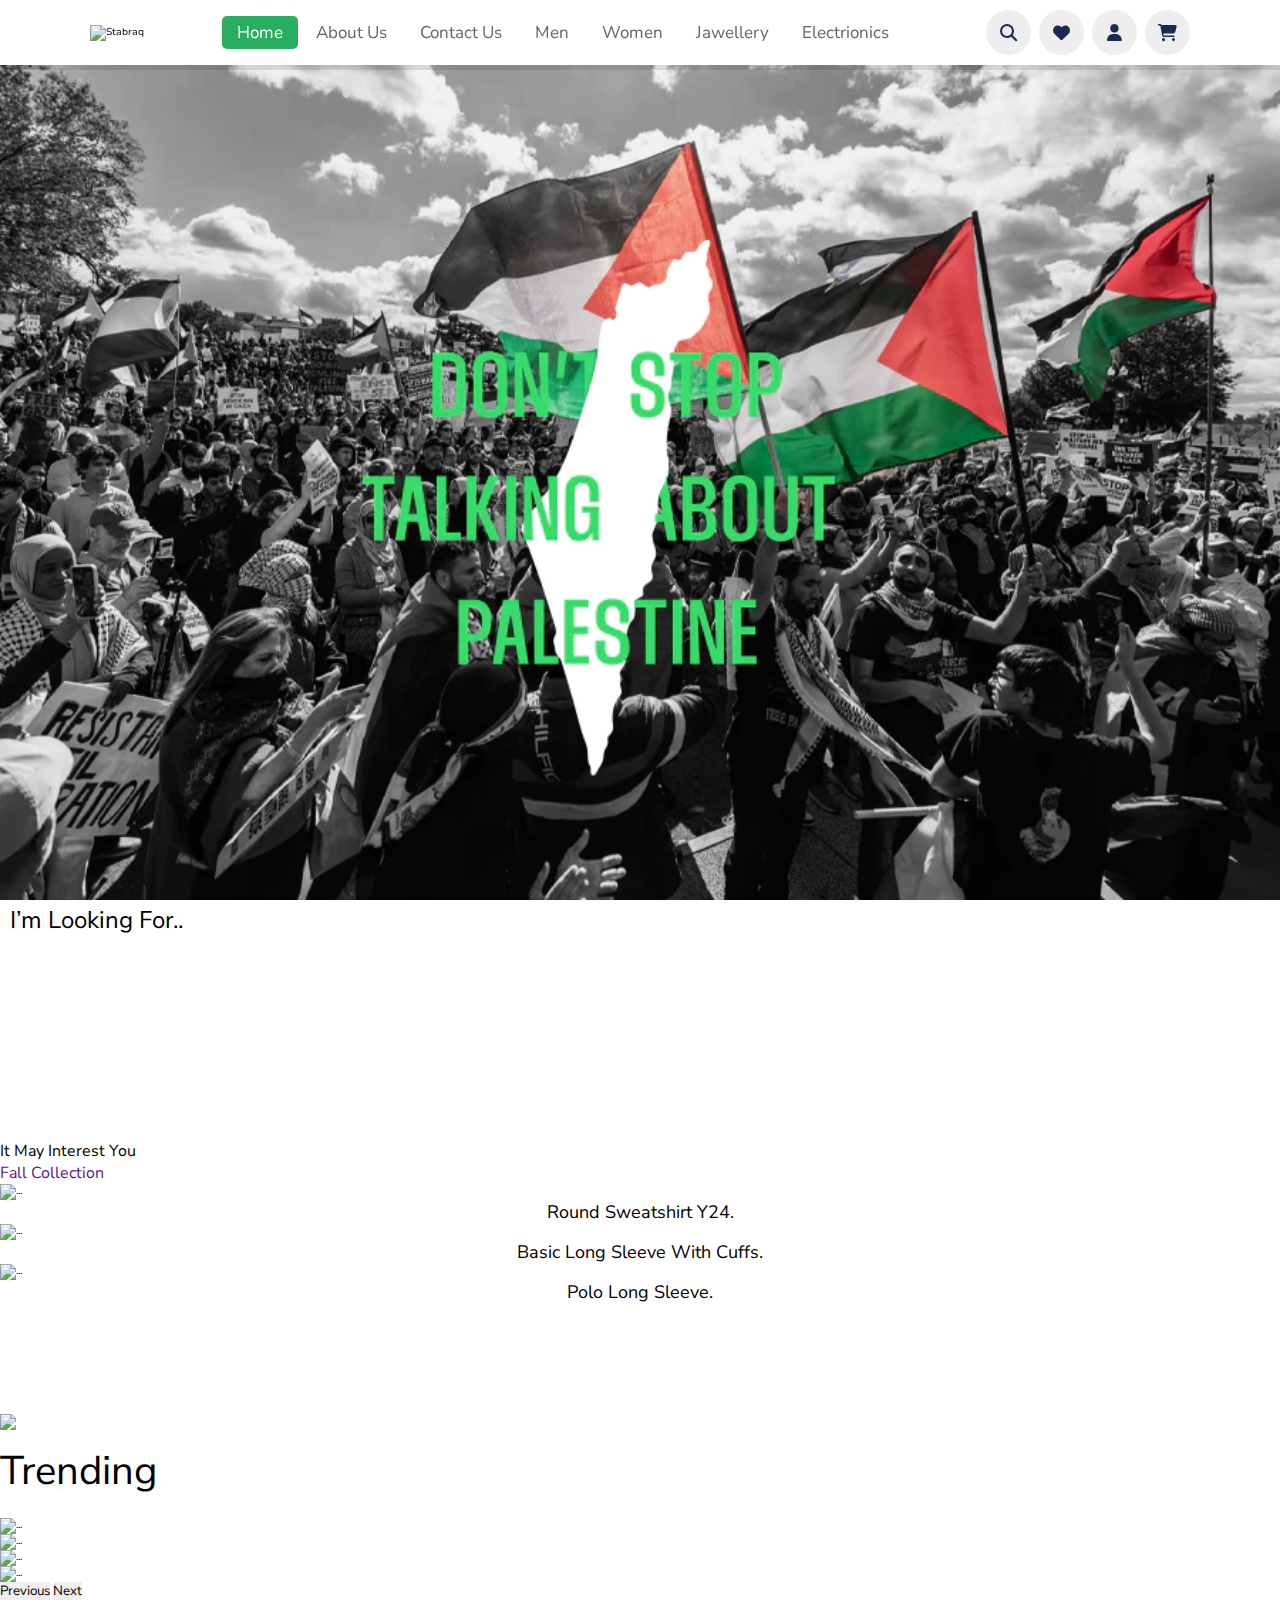
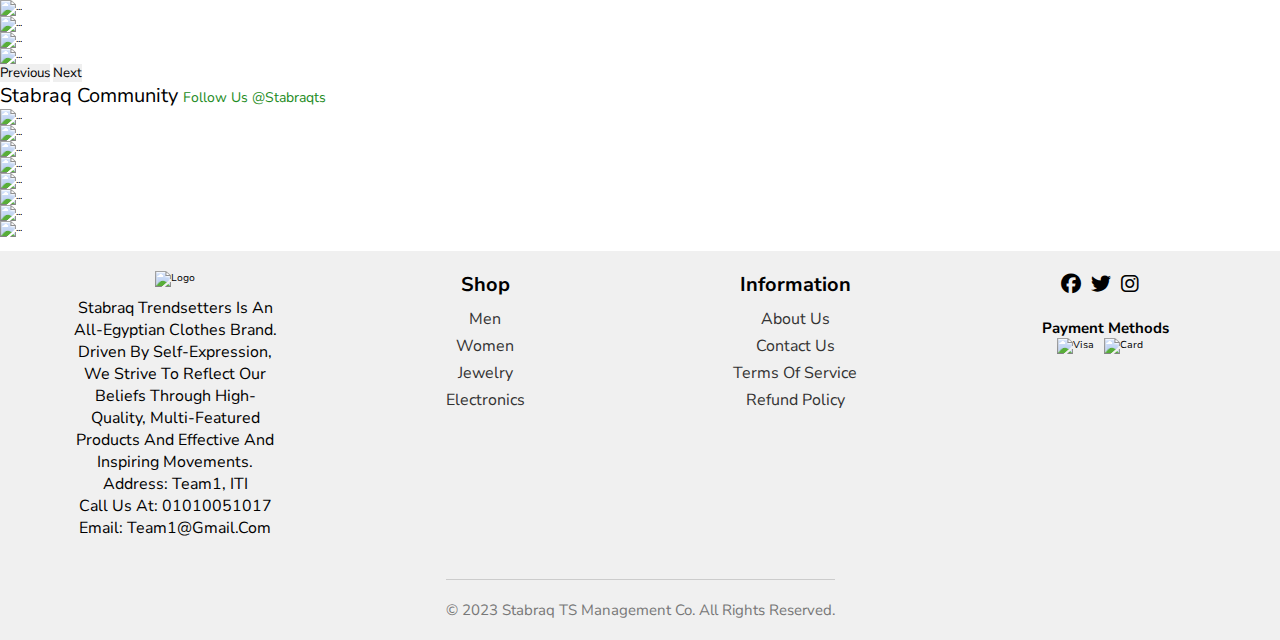
==== index.html @ 94866274 "the home page" ====
<!DOCTYPE html>
<html lang="en">

<head>
    <meta charset="UTF-8">
    <meta name="viewport" content="width=device-width, initial-scale=1.0">
    <!-- <link rel="stylesheet" href="./fontawesome-free-6.5.1-web/fontawesome-free-6.5.1-web/css/all.min.css"> -->
    <link rel="stylesheet" href="style1.css">
   <link rel="stylesheet" href="./bootstrap-5.0.2-dist/css/bootstrap.min.css">
    <!-- <link rel="stylesheet" href="https://cdnjs.cloudflare.com/ajax/libs/font-awesome/6.5.1/css/all.min.css"> -->
    <link rel="stylesheet" href="https://cdnjs.cloudflare.com/ajax/libs/font-awesome/6.5.1/css/all.min.css">
    <title>stabraq</title>
</head>

<body>
    <!-- <div class="nav1">
        <strong> END OF YEAR SALE!.</strong> Shop now.
    </div> -->
<header>
    <img src="./images/logo.png" alt="stabraq" class="logo" >

    <nav class="navbar">
        <a  class="active"  href="#Home">Home</a>
        <a href="#About Us">About Us</a>
        <a href="#Contact Us">Contact Us</a>
        <a href="#Men">Men</a>
        <a href="#Women">Women</a>
        <a href="#Jawellery">Jawellery</a>
        <a href="#Electrionics">Electrionics</a>
        
    </nav>
    <div class="icons">
        <i class="fas fa-bars" id="menu-bars"></i>
        <i class="fas fa-search" id="search-icons"></i>
        <i class="fas fa-heart" ></i>
        <i class="fas fa-user" ></i>
        <i class="fas fa-shopping-cart" ></i>
    </div>

</header>

<div class="container-fluid">
    <div class="row">
<section class="background"   >
    <img  style="width: 100vw; height: 100vh;" src="./back2.webp" class="img-fluid" alt="...">
</section>
    </div>
</div>


<div class="container">
    <div class="row">
        <span class="lang2" style="text-align: center; font-size: 24px; padding: 3rem 1rem;" >
                I’m looking for..
              </span>
    </div>
</div>
<div class="container">
    <div class="row">
        <div class="img1" style="text-align: center;"  >
               <img src="./images/img1.webp" alt="">
               <img src="./images/img2.webp" alt="">
               <img src="./images/img3.webp" alt="">
               <img src="./images/img4.webp" alt="">
              </div>
    </div>
</div>

<div class="container  " >
    <div class="row  " style="padding: 10rem 0 10rem;" >
        <div class="text1 col-3"    style=" align-items: center; font-size: medium; padding-top: 7%;"   >
            <span>
                It may interest you
              </span>
              <div>
              <a href=""  style="align-self: center;" >
                <span>
                    <span>
                        Fall Collection
                      </span>
                </span>
              </a>
            </div>
        </div>
        <figure class="figure  col-3   " >
            <img src="./images/figur1.avif" class="figure-img img-fluid rounded" alt="...">
            <figcaption class="figure-caption" style="font-size: large; text-align: center; "   >Round Sweatshirt Y24.</figcaption>
          </figure>
          <figure class="figure   col-3 ">
            <img src="./images/figure2.avif" class="figure-img img-fluid rounded" alt="...">
            <figcaption class="figure-caption"  style="font-size: large; text-align: center; " > Basic Long Sleeve with Cuffs.</figcaption>
          </figure>
          <figure class="figure   col-3 ">
            <img src="./images/figure3.avif" class="figure-img img-fluid rounded" alt="...">
            <figcaption class="figure-caption" style="font-size: large;  text-align: center;  " >Polo Long Sleeve.</figcaption>
          </figure>

    </div>
</div>
<img src="./images/full image.webp" class="img-fluid " style="padding-top: 1rem;padding-bottom: 1rem;">
<div class="container">
    <div class="row" style="padding-bottom: 2rem; font-size: 4rem;" >
        Trending
    </div>
    <hr  >
</div>
<div class="container">
    <div class="row">

    
<div id="carouselExampleControls" class="carousel slide" data-bs-ride="carousel">
    <div class="carousel-inner">
      <div class="carousel-item active">
        <img src="./images/trending-img1.avif" class="d-block w-100" alt="...">
      </div>
      <div class="carousel-item">
        <img src="./images/trending-img2avif.webp" class="d-block w-100" alt="...">
      </div>
      <div class="carousel-item">
        <img src="./images/trending-img3avif.webp" class="d-block w-100" alt="...">
      </div>
      <div class="carousel-item">
        <img src="./images/trending-img4avif.webp" class="d-block w-100" alt="...">
      </div>
      
    </div>
    <button class="carousel-control-prev" type="button" data-bs-target="#carouselExampleControls" data-bs-slide="prev">
      <span class="carousel-control-prev-icon" aria-hidden="true"></span>
      <span class="visually-hidden">Previous</span>
    </button>
    <button class="carousel-control-next" type="button" data-bs-target="#carouselExampleControls" data-bs-slide="next">
      <span class="carousel-control-next-icon" aria-hidden="true"></span>
      <span class="visually-hidden">Next</span>
    </button>
  </div>
</div>
</div>

<div class="container py-5 " >
    <div class="row col-12 d-f " style="width: 50%;" >
<div id="carouselExampleControls" class="carousel slide" data-bs-ride="carousel">
    <div class="carousel-inner ">
      <div class="carousel-item active ">
        <img src="./images/img1 girl.webp" class="d-block w-100" alt="...">
      </div>
      <div class="carousel-item">
        <img src="./images/img2girl.avif" class="d-block w-100" alt="...">
      </div>
      <div class="carousel-item">
        <img src="./images/img3girl.avif" class="d-block w-100" alt="...">
      </div>
      <div class="carousel-item">
        <img src="./images/img4girl.avif" class="d-block w-100" alt="...">
      </div>
    </div>
    <button class="carousel-control-prev" type="button" data-bs-target="#carouselExampleControls" data-bs-slide="prev">
      <span class="carousel-control-prev-icon" aria-hidden="true"></span>
      <span class="visually-hidden">Previous</span>
    </button>
    <button class="carousel-control-next" type="button" data-bs-target="#carouselExampleControls" data-bs-slide="next">
      <span class="carousel-control-next-icon" aria-hidden="true"></span>
      <span class="visually-hidden">Next</span>
    </button>
  </div>
  </div>
</div>


<div class="container">
    <hr>
    <div class="row">
<span class="lang2"  style="font-size: 2rem; text-align: center;"  >
    Stabraq Community
  </span>
  
  <span class="lang2"   style="font-size: 1.4rem; text-align: center; color: forestgreen;  "   >
    follow us @stabraqts
  </span>
</div>
</div>
<div class="container-fluid">
    <div class="row  col-12 ">
        <div class="col-3" >
        <img src="./images/c1.webp " class="img-thumbnail    "  alt="..."></div>
       <div class="col-3" > <img src="./images/c2.webp  " class="img-thumbnail   " alt="..."></div>
      
       <div  class="col-3"> <img src="./images/c4.webp  " class="img-thumbnail   " alt="..."></div>
       <div class="col-3" > <img src="./images/c5.webp   " class="img-thumbnail   " alt="..."></div>
      
     <div  class="col-3">   <img src="./images/c7.webp" class="img-thumbnail   " alt="..."></div>
      <div class="col-3"  >  <img src="./images/c8.webp" class="img-thumbnail  " alt="..."></div>
      <div class="col-3" >  <img src="./images/c9.webp" class="img-thumbnail  " alt="..."></div>
       <div  class="col-3"> <img src="./images/c10.webp" class="img-thumbnail   " alt="..."></div>
    </div>
</div>
<br>


<footer class="footer">
    <div class="footer-column">
        <img src="./images/logo footer.png" alt="logo" class="footer-logo">
        <p>
            Stabraq Trendsetters is an all-Egyptian clothes brand. Driven by self-expression, we strive to reflect our beliefs through high-quality, multi-featured products and effective and inspiring movements.
        </p>
        <p class="address">
            Address: Team1, ITI <br>
            Call us at: 01010051017 <br>
            Email: team1@gmail.com
        </p>
    </div>

    <div class="footer-column">
        <div class="footer-heading">Shop</div>
        <a href="./men.html">Men</a>
        <a href="./women.html">Women</a>
        <a href="./Jawellry.html">Jewelry</a>
        <a href="./Electonics.html">Electronics</a>
    </div>

    <div class="footer-column">
        <div class="footer-heading">Information</div>
        <a href="./About Us.html">About Us</a>
        <a href="./Contact Us.html">Contact Us</a>
        <a href="./Terms Of Service.html">Terms Of Service</a>
        <a href="./Refund Policy.html">Refund Policy</a>
    </div>

    <div class="footer-column">
        <ul class="social-icons">
            <li><i class="fa-brands fa-facebook"></i></li>
            <li><i class="fa-brands fa-twitter"></i></li>
            <li><i class="fa-brands fa-instagram"></i></li>
        </ul>
        <div class="payment-methods">
            <strong style=" font-size: 15px; ">Payment Methods</strong>
            <ul class="payment">
                <li><img src="./images/visa_PNG4_x32.webp" alt="Visa"></li>
                <li><img src="./images/mastercard-png-file-mastercard-early-1990s-logo-png-1280_x32.avif" alt="card"></li>
            </ul>
        </div>
    </div>

    <div class="all-rights-reserved">
        © 2023 Stabraq TS Management Co. All Rights Reserved.
    </div>
</footer>








































    <!-- <header>
        <nav class="nav1">
            <strong> END OF YEAR SALE!.</strong> Shop now.
        </nav>
        <nav class="nav-main">
            <img src="./images/logo.png" alt="stabraq" class="logo" >
            <ul class="categories">
                <li>
                    <a href="./men.html">Men</a>
                </li>
                <li>
                    <a href="./women.html">Women</a>
                </li>
                <li>
                    <a href="./Jawellry.html">Jawellry</a>
                </li>
                <li>
                    <a href="./Electonics.html">Electronics</a>
                </li>
                
            </ul> 
            <ul class="icons">
                <li>
                    <i class="fa-sharp fa-solid fa-magnifying-glass"></i>

                </li>
                <li>
                    <i class="fa-solid fa-user"></i>

                </li>
                <li>
                    <i class="fa-regular fa-heart"></i>

                </li>
                <li>
                    <i class="fa-solid fa-cart-shopping"></i>

                </li>
                <li>
                    <i class="fa-solid fa-bars"></i>

                </li>
            </ul>
        </nav>
        
    </header>
    <section>
       
<br><br><br><br><br><br><br><br><br><br><br><br><br><br><br><br><br><br><br><br><br><br><br><br><br><br><br><br><br><br><br><br><br><br><br><br><br><br><br><br><br><br><br><br><br><br><br><br><br><br><br><br><br><br><br><br><br><br><br><br><br><br><br><br><br><br><br><br><br><br><br><br><br><br><br><br><br><br><br><br><br><br><br><br><br><br><br><br><br><br><br><br><br><br><br><br><br><br><br><br><br><br><br><br><br><br><br><br><br><br><br><br><br><br><br><br><br><br><br><br><br><br><br><br><br><br><br><br><br><br><br><br><br><br><br><br><br><br><br><br><br><br><br><br><br><br><br><br><br><br><br><br><br><br><br><br><br><br><br><br><br><br><br><br><br><br><br><br><br><br><br><br><br><br><br><br><br><br><br><br><br><br><br><br><br><br><br><br><br><br><br><br><br><br><br><br><br><br><br><br>

    </section>
    <hr>
    <footer class="footer">
        <div class="footer-column">
            <img src="./images/logo footer.png" alt="logo" class="footer-logo">
            <p>
                Stabraq Trendsetters is an all-Egyptian clothes brand. Driven by self-expression, we strive to reflect our beliefs through high-quality, multi-featured products and effective and inspiring movements.
            </p>
            <p class="address">
                Address: Team1, ITI <br>
                Call us at: 01010051017 <br>
                Email: team1@gmail.com
            </p>
        </div>
    
        <div class="footer-column">
            <div class="footer-heading">Shop</div>
            <a href="./men.html">Men</a>
            <a href="./women.html">Women</a>
            <a href="./Jawellry.html">Jewelry</a>
            <a href="./Electonics.html">Electronics</a>
        </div>
    
        <div class="footer-column">
            <div class="footer-heading">Information</div>
            <a href="./About Us.html">About Us</a>
            <a href="./Contact Us.html">Contact Us</a>
            <a href="./Terms Of Service.html">Terms Of Service</a>
            <a href="./Refund Policy.html">Refund Policy</a>
        </div>
    
        <div class="footer-column">
            <ul class="social-icons">
                <li><i class="fa-brands fa-facebook"></i></li>
                <li><i class="fa-brands fa-twitter"></i></li>
                <li><i class="fa-brands fa-instagram"></i></li>
            </ul>
            <div class="payment-methods">
                <strong>Payment Methods</strong>
                <ul class="payment">
                    <li><img src="./images/visa_PNG4_x32.webp" alt="Visa"></li>
                    <li><img src="./images/mastercard-png-file-mastercard-early-1990s-logo-png-1280_x32.avif" alt="card"></li>
                </ul>
            </div>
        </div>
    
        <div class="all-rights-reserved">
            © 2023 Stabraq TS Management Co. All Rights Reserved.
        </div>
    </footer>
     -->
<script src="./bootstrap-5.0.2-dist/js/bootstrap.bundle.min.js" ></script>
<script src="./main.js" ></script>
</body>

</html>
---- style1.css ----
@import url('https://fonts.googleapis.com/css2?family=Merriweather:wght@300&family=Nunito+Sans:wght@200;300;400;600;800;900;1000&display=swap');

:root {
    --green: #27ae60;
    --black: #192a56;
    --light-color: #666;
    --red: #ff0000;
   
}

*{
    
font-family: 'Nunito Sans', sans-serif;
margin: 0;padding: 0;
box-sizing: border-box;
text-decoration: none;
outline: none; border: none;
text-transform: capitalize;
transition: all .2s linear;

}
html{
    font-size: 62.5%;
    overflow-x: hidden;
    scroll-padding-top: 5.5rem;
    scroll-behavior: smooth;
}

header {
    /* background-image: url('https://stabraq.com/cdn/shop/files/Artboard_10.gif?v=1700060077'); */
    background-color: #fff; 
    position: fixed;
    top: 0;
    left: 0;
    right: 0;
    padding: 1rem 7%;
    display: flex;
    align-items: center;
    justify-content: space-between;
    z-index: 1000;
    box-shadow: 0 .5rem rgba(0, 0, 0, .1);
    
    
   
}
/* .nav1{
    background-color:brown;
} */



header .navbar a{
font-size: 1.7rem;
border-radius: .5rem;
padding: .5rem 1.5rem;
color:var(--light-color);
text-decoration: none;

}
header .navbar a.active ,header .navbar a:hover{
    color:#fff;
    background:var(--green);
}

header .icons i , header .icons a{
    cursor: pointer;
    margin-left: .5rem;
    height:4.5rem;
    line-height: 4.5rem;
    width:4.5rem ;
    text-align: center;
    font-size:1.7rem ;
    color: var(--black);
    border-radius: 50%;
    background:#eee ;

    
}

header .icons i:hover , header .icons a:hover{
color: #fff;
background:var(--green) ;
transform:rotate(360deg) ;
}


header .icons #menu-bars{
    display: none;
}



/* Footer Styles */
.footer {
    display: flex;
    flex-wrap: wrap;
    justify-content: space-around;
    padding: 20px;
    background-color: #f0f0f0;
}

.footer-column {
    flex: 1 1 250px;
    padding: 0 20px;
    max-width: 250px;
    margin-bottom: 20px;
    text-align: center;
}
.footer-column p,
.footer-column a {
    font-size: 16px;
}


.footer-logo {
    padding-bottom:1rem ;
    max-width: 100%;
    height: auto;
}

.footer-heading {
    font-weight: bold;
    margin-bottom: 10px;
    font-size: 20px;
}

.footer-column a {
    display: block;
    margin-bottom: 5px;
    text-decoration: none;
    color: #333;
}

.footer-column a:hover {
    text-decoration: underline;
}

.social-icons {
    list-style: none;
    padding: 0;
    display: flex;
    justify-content: center;
    font-size: 20px;
}

.social-icons li {
    margin-right: 10px;
}

.payment-methods {
    margin-top: 20px;
}

.payment {
    list-style: none;
    padding: 0;
    display: flex;
    justify-content: center;
    
}

.payment li {
    margin-right: 10px;
    
}

.all-rights-reserved {
    text-align: center;
    margin-top: 20px;
    padding-top: 20px;
    border-top: 1px solid #ccc;
    color: #777;
    font-size: 15px;
}

/* Media Queries */
@media screen and (max-width: 768px) {
    .footer {
        flex-direction: column;
        align-items: center;
    }

    .footer-column {
        max-width: 100%;
        margin-bottom: 20px;
        text-align: center;
    }

    .footer-column:not(:last-child) {
        border-bottom: 1px solid #ccc;
        padding-bottom: 20px;
    }

    .footer-heading {
        margin-bottom: 10px;
    }
}


































/* media queries */
@media(max-width:991px){
    html{
        font-size: 55%;

    }
    header{
        padding:1rem 2rem ;
    }
}
@media(max-width:768px){
    header .icons #menu-bars{
        display: inline-block;
    }
  header .navbar{
    position:absolute;
    top: 100%;left: 0;right: 0;
    background: #fff;
    border-top: .1rem solid rgba(0, 0, 0, .2);
    border-top: .1rem solid rgba(0, 0, 0, .2);
    padding:1rem ;
    clip-path: polygon(0 0 ,100% 0 , 100% 0, 0 0);
  }
  header .navbar.active{
    clip-path: polygon(0 0, 100% 0, 100% 100%, 0 100%); 
 }
  header .navbar a{
    display: block;
    padding:1.5rem ;
    margin: 1rem;
    font-size: 2rem;
    background: #eee;
  }
}
@media(max-width:991px){
    html{
        font-size: 30%;

    }
    header>img{
        width: 25%;
    }
}
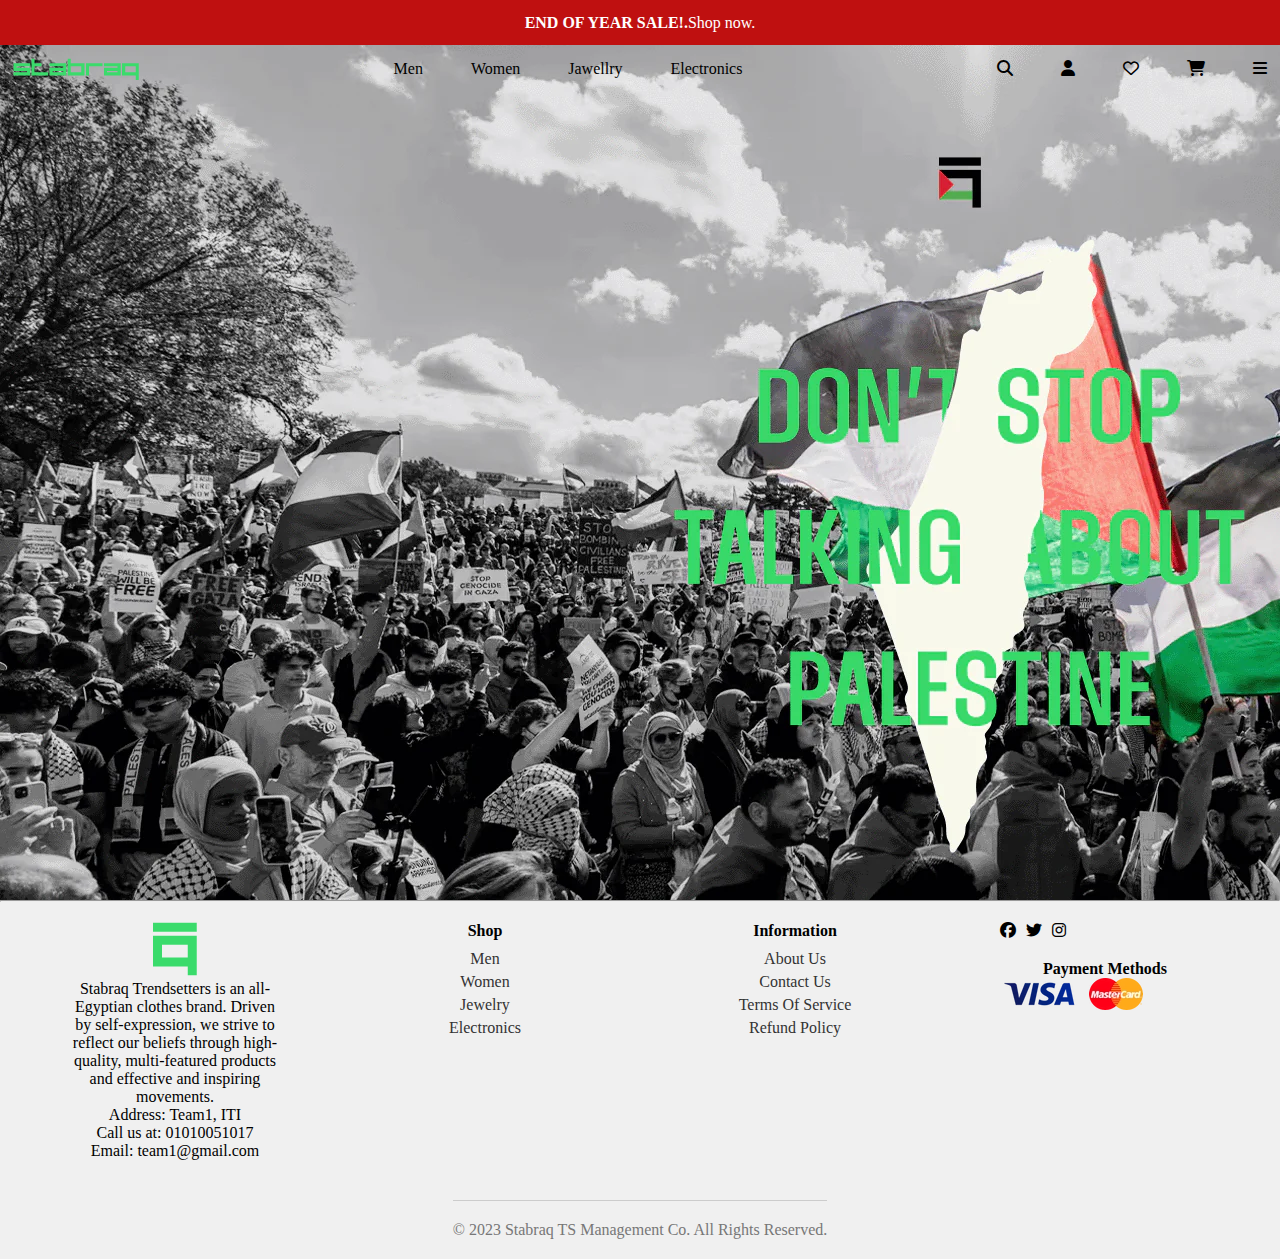
==== commit 1b23972a: "Add files via upload" ====
--- a/index.html
+++ b/index.html
@@ -5,286 +5,13 @@
     <meta charset="UTF-8">
     <meta name="viewport" content="width=device-width, initial-scale=1.0">
     <!-- <link rel="stylesheet" href="./fontawesome-free-6.5.1-web/fontawesome-free-6.5.1-web/css/all.min.css"> -->
-    <link rel="stylesheet" href="style1.css">
-   <link rel="stylesheet" href="./bootstrap-5.0.2-dist/css/bootstrap.min.css">
-    <!-- <link rel="stylesheet" href="https://cdnjs.cloudflare.com/ajax/libs/font-awesome/6.5.1/css/all.min.css"> -->
+    <link rel="stylesheet" href="style.css">
     <link rel="stylesheet" href="https://cdnjs.cloudflare.com/ajax/libs/font-awesome/6.5.1/css/all.min.css">
-    <title>stabraq</title>
+    <title>Logo</title>
 </head>
 
 <body>
-    <!-- <div class="nav1">
-        <strong> END OF YEAR SALE!.</strong> Shop now.
-    </div> -->
-<header>
-    <img src="./images/logo.png" alt="stabraq" class="logo" >
-
-    <nav class="navbar">
-        <a  class="active"  href="#Home">Home</a>
-        <a href="#About Us">About Us</a>
-        <a href="#Contact Us">Contact Us</a>
-        <a href="#Men">Men</a>
-        <a href="#Women">Women</a>
-        <a href="#Jawellery">Jawellery</a>
-        <a href="#Electrionics">Electrionics</a>
-        
-    </nav>
-    <div class="icons">
-        <i class="fas fa-bars" id="menu-bars"></i>
-        <i class="fas fa-search" id="search-icons"></i>
-        <i class="fas fa-heart" ></i>
-        <i class="fas fa-user" ></i>
-        <i class="fas fa-shopping-cart" ></i>
-    </div>
-
-</header>
-
-<div class="container-fluid">
-    <div class="row">
-<section class="background"   >
-    <img  style="width: 100vw; height: 100vh;" src="./back2.webp" class="img-fluid" alt="...">
-</section>
-    </div>
-</div>
-
-
-<div class="container">
-    <div class="row">
-        <span class="lang2" style="text-align: center; font-size: 24px; padding: 3rem 1rem;" >
-                I’m looking for..
-              </span>
-    </div>
-</div>
-<div class="container">
-    <div class="row">
-        <div class="img1" style="text-align: center;"  >
-               <img src="./images/img1.webp" alt="">
-               <img src="./images/img2.webp" alt="">
-               <img src="./images/img3.webp" alt="">
-               <img src="./images/img4.webp" alt="">
-              </div>
-    </div>
-</div>
-
-<div class="container  " >
-    <div class="row  " style="padding: 10rem 0 10rem;" >
-        <div class="text1 col-3"    style=" align-items: center; font-size: medium; padding-top: 7%;"   >
-            <span>
-                It may interest you
-              </span>
-              <div>
-              <a href=""  style="align-self: center;" >
-                <span>
-                    <span>
-                        Fall Collection
-                      </span>
-                </span>
-              </a>
-            </div>
-        </div>
-        <figure class="figure  col-3   " >
-            <img src="./images/figur1.avif" class="figure-img img-fluid rounded" alt="...">
-            <figcaption class="figure-caption" style="font-size: large; text-align: center; "   >Round Sweatshirt Y24.</figcaption>
-          </figure>
-          <figure class="figure   col-3 ">
-            <img src="./images/figure2.avif" class="figure-img img-fluid rounded" alt="...">
-            <figcaption class="figure-caption"  style="font-size: large; text-align: center; " > Basic Long Sleeve with Cuffs.</figcaption>
-          </figure>
-          <figure class="figure   col-3 ">
-            <img src="./images/figure3.avif" class="figure-img img-fluid rounded" alt="...">
-            <figcaption class="figure-caption" style="font-size: large;  text-align: center;  " >Polo Long Sleeve.</figcaption>
-          </figure>
-
-    </div>
-</div>
-<img src="./images/full image.webp" class="img-fluid " style="padding-top: 1rem;padding-bottom: 1rem;">
-<div class="container">
-    <div class="row" style="padding-bottom: 2rem; font-size: 4rem;" >
-        Trending
-    </div>
-    <hr  >
-</div>
-<div class="container">
-    <div class="row">
-
-    
-<div id="carouselExampleControls" class="carousel slide" data-bs-ride="carousel">
-    <div class="carousel-inner">
-      <div class="carousel-item active">
-        <img src="./images/trending-img1.avif" class="d-block w-100" alt="...">
-      </div>
-      <div class="carousel-item">
-        <img src="./images/trending-img2avif.webp" class="d-block w-100" alt="...">
-      </div>
-      <div class="carousel-item">
-        <img src="./images/trending-img3avif.webp" class="d-block w-100" alt="...">
-      </div>
-      <div class="carousel-item">
-        <img src="./images/trending-img4avif.webp" class="d-block w-100" alt="...">
-      </div>
-      
-    </div>
-    <button class="carousel-control-prev" type="button" data-bs-target="#carouselExampleControls" data-bs-slide="prev">
-      <span class="carousel-control-prev-icon" aria-hidden="true"></span>
-      <span class="visually-hidden">Previous</span>
-    </button>
-    <button class="carousel-control-next" type="button" data-bs-target="#carouselExampleControls" data-bs-slide="next">
-      <span class="carousel-control-next-icon" aria-hidden="true"></span>
-      <span class="visually-hidden">Next</span>
-    </button>
-  </div>
-</div>
-</div>
-
-<div class="container py-5 " >
-    <div class="row col-12 d-f " style="width: 50%;" >
-<div id="carouselExampleControls" class="carousel slide" data-bs-ride="carousel">
-    <div class="carousel-inner ">
-      <div class="carousel-item active ">
-        <img src="./images/img1 girl.webp" class="d-block w-100" alt="...">
-      </div>
-      <div class="carousel-item">
-        <img src="./images/img2girl.avif" class="d-block w-100" alt="...">
-      </div>
-      <div class="carousel-item">
-        <img src="./images/img3girl.avif" class="d-block w-100" alt="...">
-      </div>
-      <div class="carousel-item">
-        <img src="./images/img4girl.avif" class="d-block w-100" alt="...">
-      </div>
-    </div>
-    <button class="carousel-control-prev" type="button" data-bs-target="#carouselExampleControls" data-bs-slide="prev">
-      <span class="carousel-control-prev-icon" aria-hidden="true"></span>
-      <span class="visually-hidden">Previous</span>
-    </button>
-    <button class="carousel-control-next" type="button" data-bs-target="#carouselExampleControls" data-bs-slide="next">
-      <span class="carousel-control-next-icon" aria-hidden="true"></span>
-      <span class="visually-hidden">Next</span>
-    </button>
-  </div>
-  </div>
-</div>
-
-
-<div class="container">
-    <hr>
-    <div class="row">
-<span class="lang2"  style="font-size: 2rem; text-align: center;"  >
-    Stabraq Community
-  </span>
-  
-  <span class="lang2"   style="font-size: 1.4rem; text-align: center; color: forestgreen;  "   >
-    follow us @stabraqts
-  </span>
-</div>
-</div>
-<div class="container-fluid">
-    <div class="row  col-12 ">
-        <div class="col-3" >
-        <img src="./images/c1.webp " class="img-thumbnail    "  alt="..."></div>
-       <div class="col-3" > <img src="./images/c2.webp  " class="img-thumbnail   " alt="..."></div>
-      
-       <div  class="col-3"> <img src="./images/c4.webp  " class="img-thumbnail   " alt="..."></div>
-       <div class="col-3" > <img src="./images/c5.webp   " class="img-thumbnail   " alt="..."></div>
-      
-     <div  class="col-3">   <img src="./images/c7.webp" class="img-thumbnail   " alt="..."></div>
-      <div class="col-3"  >  <img src="./images/c8.webp" class="img-thumbnail  " alt="..."></div>
-      <div class="col-3" >  <img src="./images/c9.webp" class="img-thumbnail  " alt="..."></div>
-       <div  class="col-3"> <img src="./images/c10.webp" class="img-thumbnail   " alt="..."></div>
-    </div>
-</div>
-<br>
-
-
-<footer class="footer">
-    <div class="footer-column">
-        <img src="./images/logo footer.png" alt="logo" class="footer-logo">
-        <p>
-            Stabraq Trendsetters is an all-Egyptian clothes brand. Driven by self-expression, we strive to reflect our beliefs through high-quality, multi-featured products and effective and inspiring movements.
-        </p>
-        <p class="address">
-            Address: Team1, ITI <br>
-            Call us at: 01010051017 <br>
-            Email: team1@gmail.com
-        </p>
-    </div>
-
-    <div class="footer-column">
-        <div class="footer-heading">Shop</div>
-        <a href="./men.html">Men</a>
-        <a href="./women.html">Women</a>
-        <a href="./Jawellry.html">Jewelry</a>
-        <a href="./Electonics.html">Electronics</a>
-    </div>
-
-    <div class="footer-column">
-        <div class="footer-heading">Information</div>
-        <a href="./About Us.html">About Us</a>
-        <a href="./Contact Us.html">Contact Us</a>
-        <a href="./Terms Of Service.html">Terms Of Service</a>
-        <a href="./Refund Policy.html">Refund Policy</a>
-    </div>
-
-    <div class="footer-column">
-        <ul class="social-icons">
-            <li><i class="fa-brands fa-facebook"></i></li>
-            <li><i class="fa-brands fa-twitter"></i></li>
-            <li><i class="fa-brands fa-instagram"></i></li>
-        </ul>
-        <div class="payment-methods">
-            <strong style=" font-size: 15px; ">Payment Methods</strong>
-            <ul class="payment">
-                <li><img src="./images/visa_PNG4_x32.webp" alt="Visa"></li>
-                <li><img src="./images/mastercard-png-file-mastercard-early-1990s-logo-png-1280_x32.avif" alt="card"></li>
-            </ul>
-        </div>
-    </div>
-
-    <div class="all-rights-reserved">
-        © 2023 Stabraq TS Management Co. All Rights Reserved.
-    </div>
-</footer>
-
-
-
-
-
-
-
-
-
-
-
-
-
-
-
-
-
-
-
-
-
-
-
-
-
-
-
-
-
-
-
-
-
-
-
-
-
-
-
-
-    <!-- <header>
+    <header>
         <nav class="nav1">
             <strong> END OF YEAR SALE!.</strong> Shop now.
         </nav>
@@ -298,10 +25,10 @@
                     <a href="./women.html">Women</a>
                 </li>
                 <li>
-                    <a href="./Jawellry.html">Jawellry</a>
+                    <a href="./jewellery.html">Jawellry</a>
                 </li>
                 <li>
-                    <a href="./Electonics.html">Electronics</a>
+                    <a href="./Electronic.html">Electronics</a>
                 </li>
                 
             </ul> 
@@ -332,7 +59,6 @@
     </header>
     <section>
        
-<br><br><br><br><br><br><br><br><br><br><br><br><br><br><br><br><br><br><br><br><br><br><br><br><br><br><br><br><br><br><br><br><br><br><br><br><br><br><br><br><br><br><br><br><br><br><br><br><br><br><br><br><br><br><br><br><br><br><br><br><br><br><br><br><br><br><br><br><br><br><br><br><br><br><br><br><br><br><br><br><br><br><br><br><br><br><br><br><br><br><br><br><br><br><br><br><br><br><br><br><br><br><br><br><br><br><br><br><br><br><br><br><br><br><br><br><br><br><br><br><br><br><br><br><br><br><br><br><br><br><br><br><br><br><br><br><br><br><br><br><br><br><br><br><br><br><br><br><br><br><br><br><br><br><br><br><br><br><br><br><br><br><br><br><br><br><br><br><br><br><br><br><br><br><br><br><br><br><br><br><br><br><br><br><br><br><br><br><br><br><br><br><br><br><br><br><br><br><br><br>
 
     </section>
     <hr>
@@ -353,8 +79,8 @@
             <div class="footer-heading">Shop</div>
             <a href="./men.html">Men</a>
             <a href="./women.html">Women</a>
-            <a href="./Jawellry.html">Jewelry</a>
-            <a href="./Electonics.html">Electronics</a>
+            <a href="./Jawellry.html?category=jewellery">Jewelry</a>
+            <a href="./Electronic.html">Electronics</a>
         </div>
     
         <div class="footer-column">
@@ -384,9 +110,9 @@
             © 2023 Stabraq TS Management Co. All Rights Reserved.
         </div>
     </footer>
-     -->
-<script src="./bootstrap-5.0.2-dist/js/bootstrap.bundle.min.js" ></script>
-<script src="./main.js" ></script>
+    
+
+
 </body>
 
 </html>
--- a/style.css
+++ b/style.css
@@ -0,0 +1,200 @@
+* {
+    padding: 0;
+    margin: 0;
+    box-sizing: border-box;
+}
+
+header {
+    background-image: url('./images/background.webp');
+    height: 100vh; /* Adjusted to 100vh instead of 120vh */
+}
+
+.nav1 {
+    display: flex;
+    justify-content: center;
+    background-color: #bf1010;
+    height: 5vh;
+    align-items: center;
+    color: white;
+}
+
+.nav-main {
+    display: flex;
+    align-items: center;
+    justify-content: space-between;
+    padding: 1%;
+}
+
+.categories,
+.icons {
+    display: flex;
+    justify-content: center;
+    gap: 3em;
+    list-style: none;
+}
+
+.categories li a {
+    color: black;
+    text-decoration: none;
+}
+
+.categories li a:hover {
+    text-decoration: underline;
+}
+
+.footer {
+    display: flex;
+    flex-wrap: wrap; /* Ensures items wrap on smaller screens */
+    justify-content: space-around;
+    padding: 20px;
+    background-color: #f0f0f0;
+}
+
+.footer-column {
+    flex: 1 1 250px; /* Allowing flex items to shrink */
+    padding: 0 20px;
+    max-width: 250px;
+    margin-bottom: 20px; /* Added margin-bottom */
+    text-align: center;
+}
+
+.footer-logo {
+    max-width: 100%;
+    height: auto;
+}
+
+.footer-heading {
+    font-weight: bold;
+    margin-bottom: 10px;
+}
+
+.footer-column a {
+    display: block;
+    margin-bottom: 5px;
+    text-decoration: none;
+    color: #333;
+}
+
+.footer-column a:hover {
+    text-decoration: underline;
+}
+
+.social-icons {
+    list-style: none;
+    padding: 0;
+    display: flex;
+}
+
+.social-icons li {
+    margin-right: 10px;
+}
+
+.payment-methods {
+    margin-top: 20px;
+}
+
+.payment {
+    list-style: none;
+    padding: 0;
+    display: flex;
+}
+
+.payment li {
+    margin-right: 10px;
+}
+
+.all-rights-reserved {
+    text-align: center;
+    margin-top: 20px;
+    padding-top: 20px;
+    border-top: 1px solid #ccc;
+    color: #777;
+}
+
+/* Media queries for responsiveness */
+@media screen and (max-width: 768px) {
+    header {
+        height: 90vh;
+    }
+
+    .categories,
+    .icons {
+        gap: 2em;
+    }
+}
+
+@media screen and (max-width: 576px) {
+    header {
+        height: 80vh;
+    }
+
+    .categories,
+    .icons {
+        flex-direction: column;
+        gap: 1em;
+        align-items: center;
+    }
+
+    .footer {
+        flex-direction: column;
+        align-items: center;
+    }
+}
+/* Your existing CSS remains unchanged */
+
+/* Ensuring overflow control */
+body {
+    overflow-x: hidden;
+}
+
+/* Media queries for responsiveness */
+@media screen and (max-width: 768px) {
+    /* Adjust header height for smaller screens */
+    header {
+        height: 90vh;
+    }
+
+    /* Modify spacing for categories and icons */
+    .categories,
+    .icons {
+        gap: 2em;
+    }
+}
+
+@media screen and (max-width: 576px) {
+    /* Adjust header height for even smaller screens */
+    header {
+        height: 80vh;
+    }
+
+    /* Adjust layout for categories and icons */
+    .categories,
+    .icons {
+        flex-direction: column;
+        gap: 1em;
+        align-items: center;
+    }
+
+    /* Modify footer layout for smaller screens */
+    .footer {
+        flex-direction: column;
+        align-items: center;
+    }
+
+    .footer-column {
+        max-width: 100%;
+        margin-bottom: 20px;
+        text-align: center;
+    }
+
+    .footer-column:not(:last-child) {
+        border-bottom: 1px solid #ccc;
+        padding-bottom: 20px;
+    }
+
+    .footer-heading {
+        margin-bottom: 10px;
+    }
+}
+
+
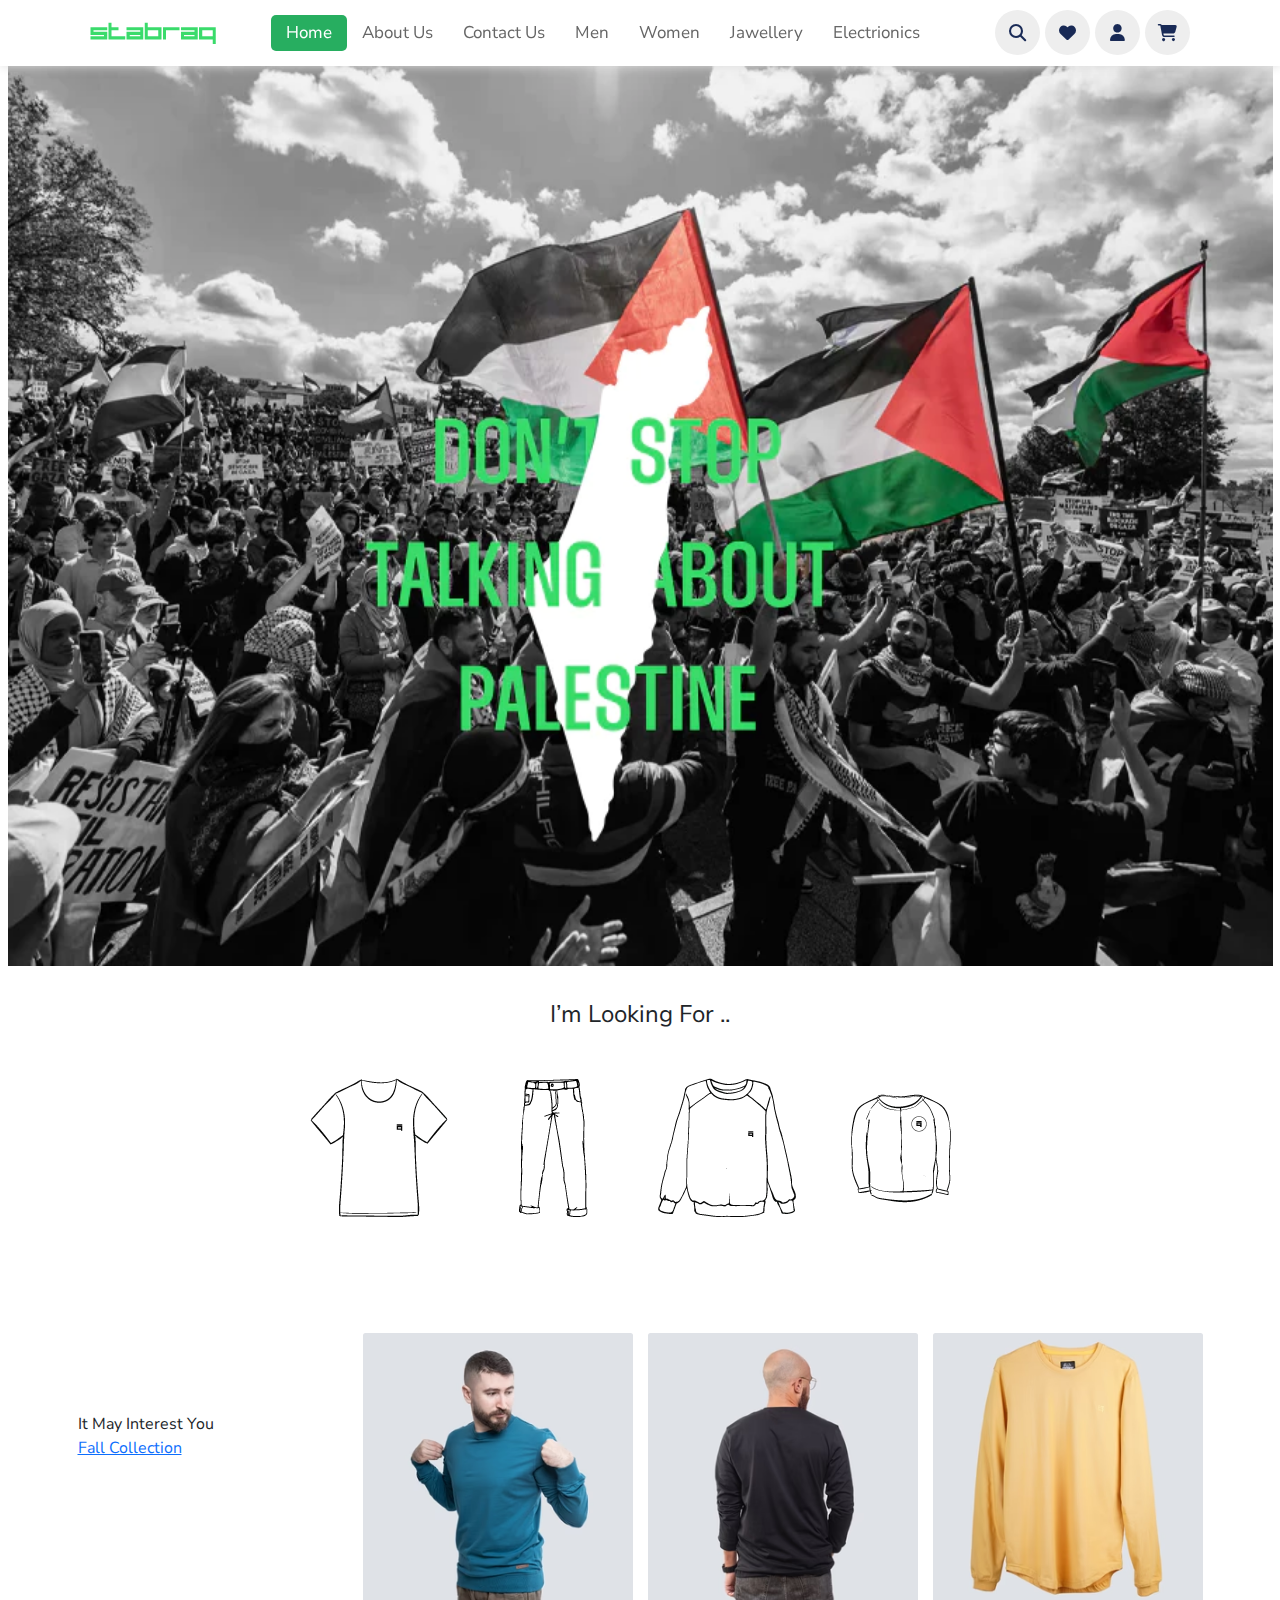
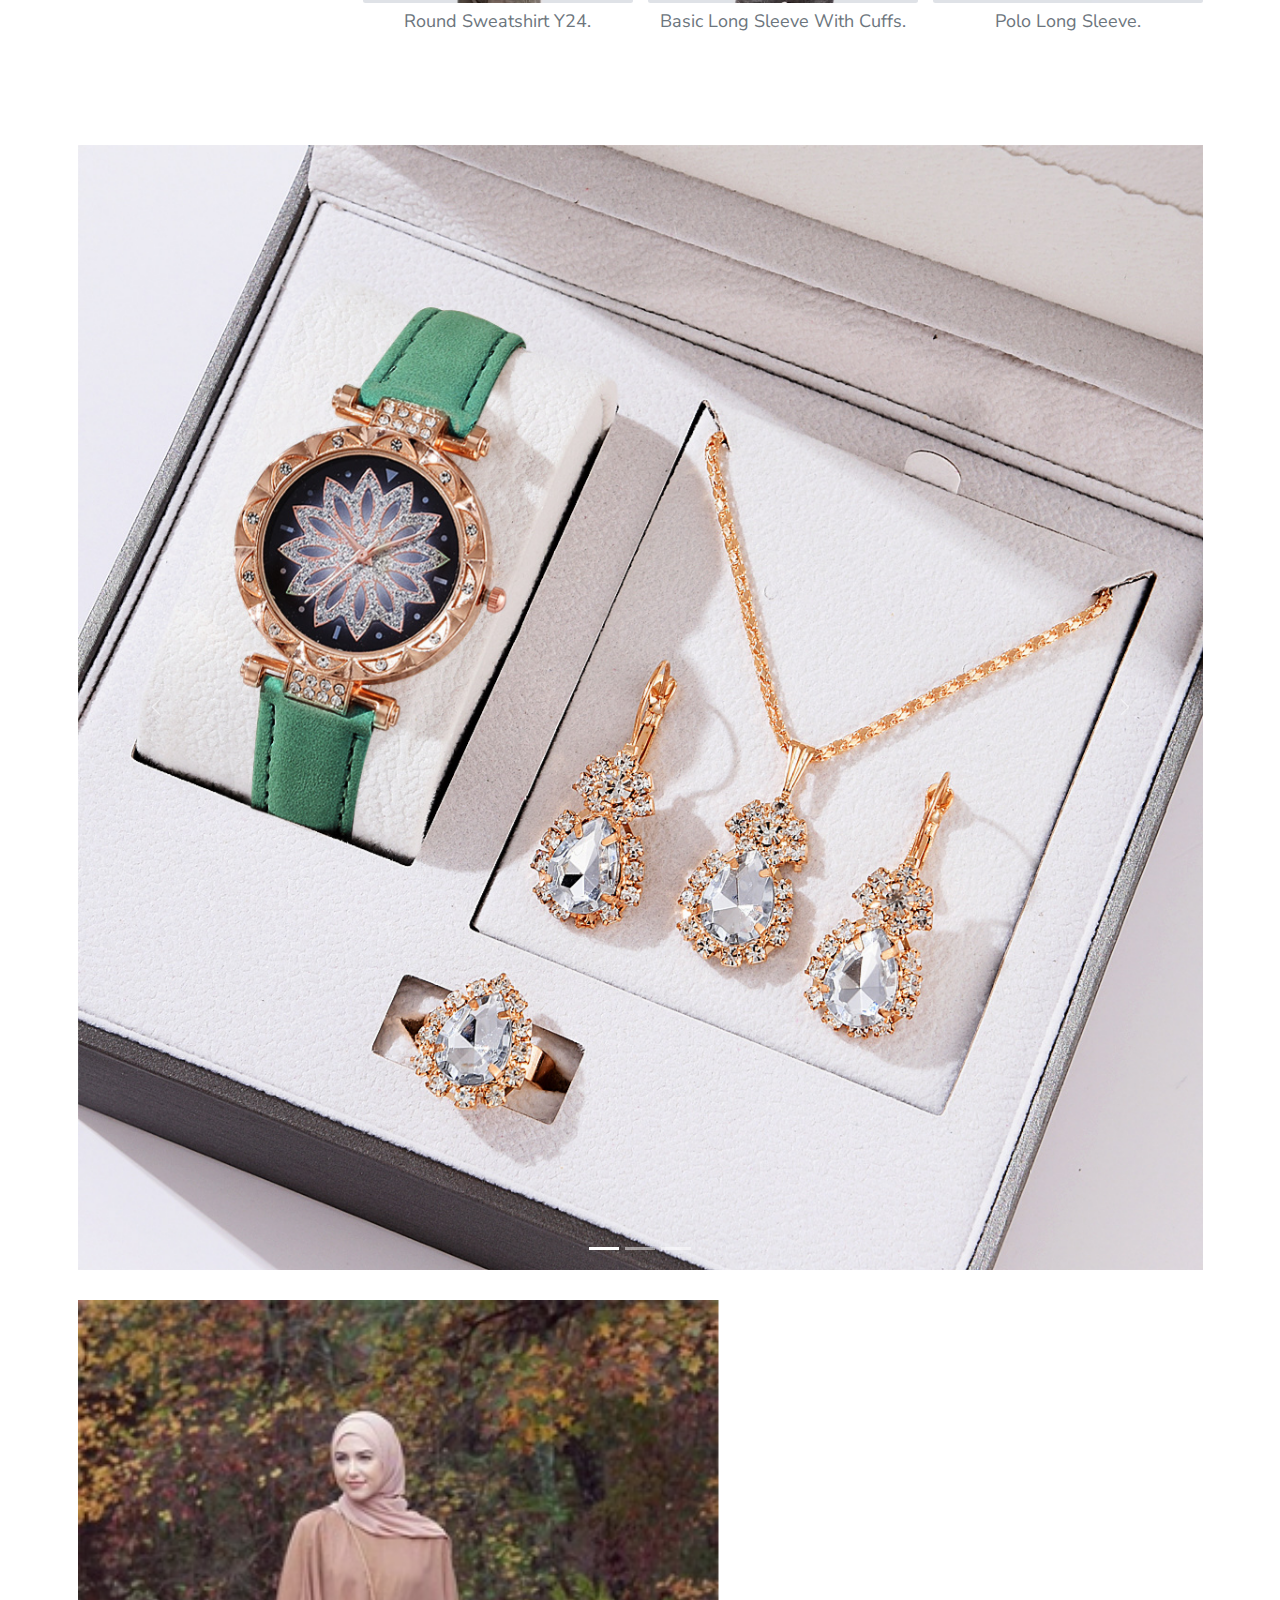
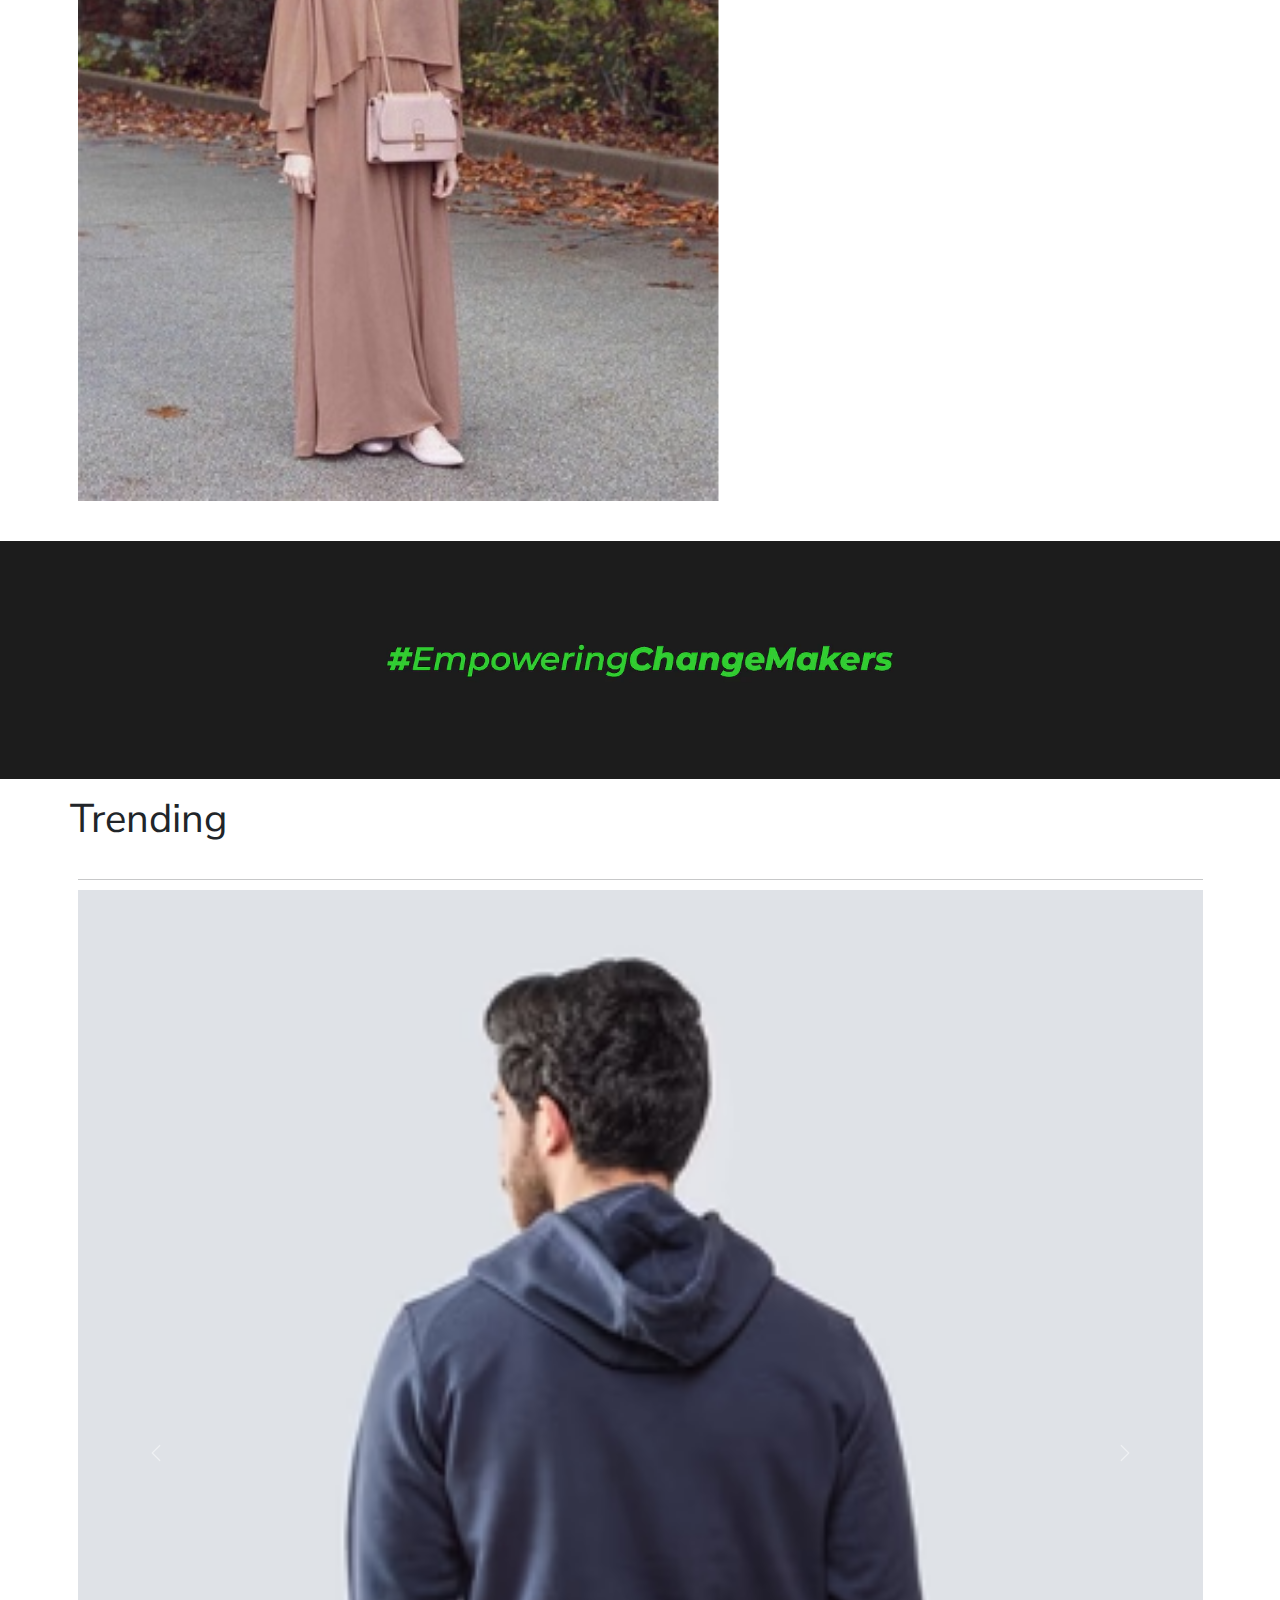
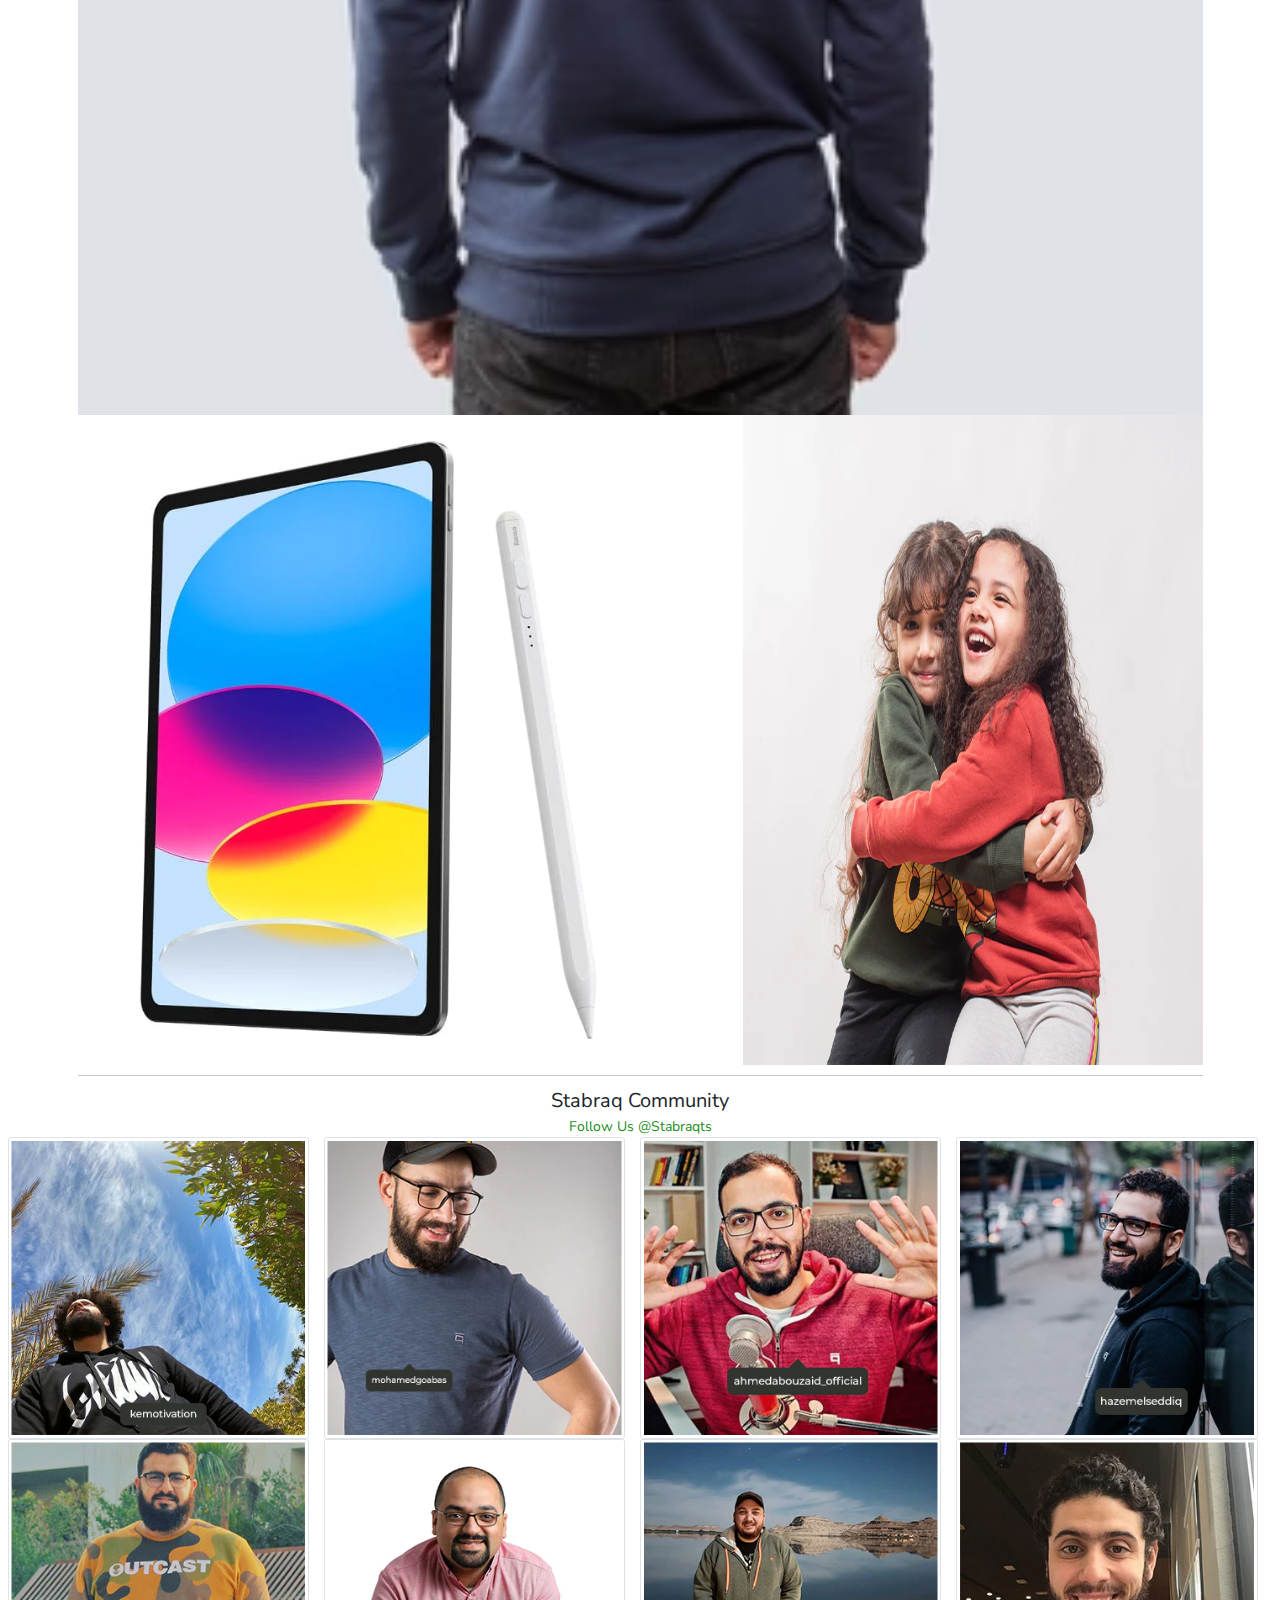
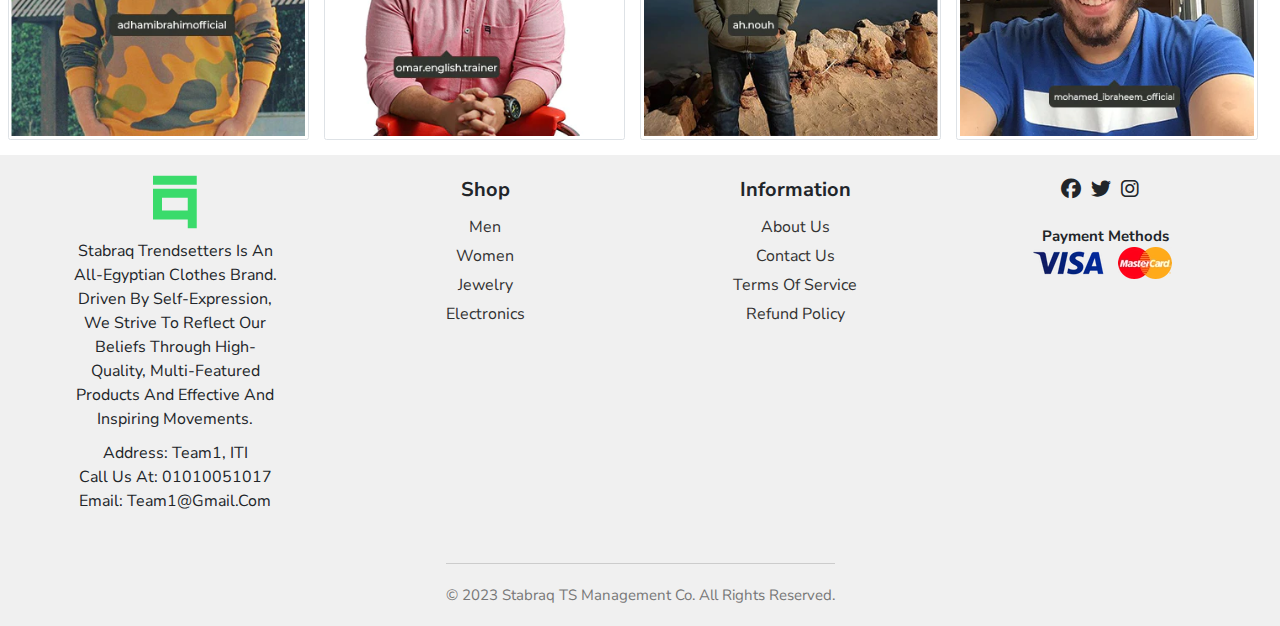
==== commit 2465fed1: "Add files via upload" ====
--- a/index.html
+++ b/index.html
@@ -5,13 +5,310 @@
     <meta charset="UTF-8">
     <meta name="viewport" content="width=device-width, initial-scale=1.0">
     <!-- <link rel="stylesheet" href="./fontawesome-free-6.5.1-web/fontawesome-free-6.5.1-web/css/all.min.css"> -->
-    <link rel="stylesheet" href="style.css">
+    <link rel="stylesheet" href="./css/main.css">
+   <link rel="stylesheet" href="./css/bootstrap.min.css">
+    <!-- <link rel="stylesheet" href="https://cdnjs.cloudflare.com/ajax/libs/font-awesome/6.5.1/css/all.min.css"> -->
     <link rel="stylesheet" href="https://cdnjs.cloudflare.com/ajax/libs/font-awesome/6.5.1/css/all.min.css">
-    <title>Logo</title>
+    <title>stabraq</title>
 </head>
 
 <body>
-    <header>
+    <!-- <div class="nav1">
+        <strong> END OF YEAR SALE!.</strong> Shop now.
+    </div> -->
+<header>
+    <img src="./images/logo.png" alt="stabraq" class="logo" >
+
+    <nav class="navbar">
+        <a  class="active"  href="#Home">Home</a>
+        <a href="/">About Us</a>
+        <a href="#Contact Us">Contact Us</a>
+        <a href="/men.html">Men</a>
+        <a href="/women.html">Women</a>
+        <a href="/jewellery.html">Jawellery</a>
+        <a href="/Electronic.html">Electrionics</a>
+        
+    </nav>
+    <div class="icons">
+        <i class="fas fa-bars" id="menu-bars"></i>
+        <i class="fas fa-search" id="search-icons"></i>
+        <i class="fas fa-heart" ></i>
+        <i class="fas fa-user" ></i>
+        <i class="fas fa-shopping-cart" ></i>
+    </div>
+
+</header>
+
+<div class="container-fluid">
+    <div class="row">
+<section class="background"   >
+    <img  style="width: 100vw; height: 100vh;" src="./images/back2.webp" class="img-fluid" alt="...">
+</section>
+    </div>
+</div>
+
+
+<div class="container">
+    <div class="row">
+        <span class="lang2" style="text-align: center; font-size: 24px; padding: 3rem 1rem;" >
+                I’m looking for ..
+              </span>
+    </div>
+</div>
+<div class="container">
+    <div class="row ">
+        <div class="img1" style="text-align: center;"  >
+               <img src="./images/img1.webp" alt="">
+               <img src="./images/img2.webp" alt="">
+               <img src="./images/img3.webp" alt="">
+               <img src="./images/img4.webp" alt="">
+              </div>
+    </div>
+</div>
+
+<div class="container  " >
+    <div class="row  " style="padding: 10rem 0 10rem;" >
+        <div class="text1 col-3"    style=" align-items: center; font-size: medium; padding-top: 7%;"   >
+            <span>
+                It may interest you
+              </span>
+              <div>
+              <a href=""  style="align-self: center;" >
+                <span>
+                    <span>
+                        Fall Collection
+                      </span>
+                </span>
+              </a>
+            </div>
+        </div>
+        <figure class="figure  col-3   " >
+            <img src="./images/figur1.avif" class="figure-img img-fluid rounded" alt="...">
+            <figcaption class="figure-caption" style="font-size: large; text-align: center; "   >Round Sweatshirt Y24.</figcaption>
+          </figure>
+          <figure class="figure   col-3 ">
+            <img src="./images/figure2.avif" class="figure-img img-fluid rounded" alt="...">
+            <figcaption class="figure-caption"  style="font-size: large; text-align: center; " > Basic Long Sleeve with Cuffs.</figcaption>
+          </figure>
+          <figure class="figure   col-3 ">
+            <img src="./images/figure3.avif" class="figure-img img-fluid rounded" alt="...">
+            <figcaption class="figure-caption" style="font-size: large;  text-align: center;  " >Polo Long Sleeve.</figcaption>
+          </figure>
+    
+    </div>
+
+</div>
+<div class="container">
+<div class="row">
+
+<div id="carouselExampleCaptions" class="carousel slide" data-bs-ride="carousel">
+    <div class="carousel-indicators">
+      <button type="button" data-bs-target="#carouselExampleCaptions" data-bs-slide-to="0" class="active" aria-current="true" aria-label="Slide 1"></button>
+      <button type="button" data-bs-target="#carouselExampleCaptions" data-bs-slide-to="1" aria-label="Slide 2"></button>
+      <button type="button" data-bs-target="#carouselExampleCaptions" data-bs-slide-to="2" aria-label="Slide 3"></button>
+    </div>
+    <div class="carousel-inner">
+      <div class="carousel-item active">
+        <img src="./images/J1.jpg" class="d-block w-100" alt="...">
+        <div class="carousel-caption d-none d-md-block">
+         
+        </div>
+      </div>
+      <div class="carousel-item">
+        <img src="./images/J2.jpg" class="d-block w-100" alt="...">
+        <div class="carousel-caption d-none d-md-block">
+        
+        </div>
+      </div>
+      <div class="carousel-item">
+        <img src="./images/J3.jpg" class="d-block w-100" alt="...">
+        <div class="carousel-caption d-none d-md-block">
+          
+        </div>
+      </div>
+    </div>
+    <button class="carousel-control-prev" type="button" data-bs-target="#carouselExampleCaptions" data-bs-slide="prev">
+      <span class="carousel-control-prev-icon" aria-hidden="true"></span>
+      <span class="visually-hidden">Previous</span>
+    </button>
+    <button class="carousel-control-next" type="button" data-bs-target="#carouselExampleCaptions" data-bs-slide="next">
+      <span class="carousel-control-next-icon" aria-hidden="true"></span>
+      <span class="visually-hidden">Next</span>
+    </button>
+  </div>
+</div>
+</div>
+
+<div class="container">
+    <div class="row col-12 py-5">
+  <img  src="./images/w m1.jpg" class="rounded float-start  col-7" alt="...">
+  
+
+    </div>
+</div>
+<img src="./images/full image.webp" class="img-fluid " style="padding-top: 1rem;padding-bottom: 1rem;">
+<div class="container">
+    <div class="row  " style="padding-bottom: 2rem; font-size: 4rem;" >
+        Trending
+    </div>
+    <hr  >
+</div>
+<div class="container">
+    <div class="row">
+<div id="carouselExampleControls" class="carousel slide" data-bs-ride="carousel">
+    <div class="carousel-inner">
+      <div class="carousel-item active">
+        <img src="./images/trending-img1.avif" class="d-block w-100" alt="...">
+      </div>
+      <div class="carousel-item">
+        <img src="./images/trending-img2avif.webp" class="d-block w-100" alt="...">
+      </div>
+      <div class="carousel-item">
+        <img src="./images/trending-img3avif.webp" class="d-block w-100" alt="...">
+      </div>
+      <div class="carousel-item">
+        <img src="./images/trending-img4avif.webp" class="d-block w-100" alt="...">
+      </div>
+      
+    </div>
+    <button class="carousel-control-prev" type="button" data-bs-target="#carouselExampleControls" data-bs-slide="prev">
+      <span class="carousel-control-prev-icon" aria-hidden="true"></span>
+      <span class="visually-hidden">Previous</span>
+    </button>
+    <button class="carousel-control-next" type="button" data-bs-target="#carouselExampleControls" data-bs-slide="next">
+      <span class="carousel-control-next-icon" aria-hidden="true"></span>
+      <span class="visually-hidden">Next</span>
+    </button>
+  </div>
+</div>
+</div>
+<div class="container">
+    <div class="row">
+<img src="./images/e1.webp" class="img-fluid  col-7" alt="...">
+<img src="./images/img1 girl.webp" class="img-fluid  col-5" alt="...">
+
+</div>
+</div>
+
+<div class="container">
+    <hr>
+    <div class="row">
+<span class="lang2"  style="font-size: 2rem; text-align: center;"  >
+    Stabraq Community
+  </span>
+  
+  <span class="lang2"   style="font-size: 1.4rem; text-align: center; color: forestgreen;  "   >
+    follow us @stabraqts
+  </span>
+</div>
+</div>
+<div class="container-fluid">
+    <div class="row  col-12 ">
+        <div class="col-3" >
+        <img src="./images/c1.webp " class="img-thumbnail    "  alt="..."></div>
+       <div class="col-3" > <img src="./images/c2.webp  " class="img-thumbnail   " alt="..."></div>
+      
+       <div  class="col-3"> <img src="./images/c4.webp  " class="img-thumbnail   " alt="..."></div>
+       <div class="col-3" > <img src="./images/c5.webp   " class="img-thumbnail   " alt="..."></div>
+      
+     <div  class="col-3">   <img src="./images/c7.webp" class="img-thumbnail   " alt="..."></div>
+      <div class="col-3"  >  <img src="./images/c8.webp" class="img-thumbnail  " alt="..."></div>
+      <div class="col-3" >  <img src="./images/c9.webp" class="img-thumbnail  " alt="..."></div>
+       <div  class="col-3"> <img src="./images/c10.webp" class="img-thumbnail   " alt="..."></div>
+    </div>
+</div>
+<br>
+
+
+<footer class="footer">
+    <div class="footer-column">
+        <img src="./images/logo footer.png" alt="logo" class="footer-logo">
+        <p>
+            Stabraq Trendsetters is an all-Egyptian clothes brand. Driven by self-expression, we strive to reflect our beliefs through high-quality, multi-featured products and effective and inspiring movements.
+        </p>
+        <p class="address">
+            Address: Team1, ITI <br>
+            Call us at: 01010051017 <br>
+            Email: team1@gmail.com
+        </p>
+    </div>
+
+    <div class="footer-column">
+        <div class="footer-heading">Shop</div>
+        <a href="./men.html">Men</a>
+        <a href="./women.html">Women</a>
+        <a href="./Jawellry.html">Jewelry</a>
+        <a href="./Electonics.html">Electronics</a>
+    </div>
+
+    <div class="footer-column">
+        <div class="footer-heading">Information</div>
+        <a href="./About Us.html">About Us</a>
+        <a href="./Contact Us.html">Contact Us</a>
+        <a href="./Terms Of Service.html">Terms Of Service</a>
+        <a href="./Refund Policy.html">Refund Policy</a>
+    </div>
+
+    <div class="footer-column">
+        <ul class="social-icons">
+            <li><i class="fa-brands fa-facebook"></i></li>
+            <li><i class="fa-brands fa-twitter"></i></li>
+            <li><i class="fa-brands fa-instagram"></i></li>
+        </ul>
+        <div class="payment-methods">
+            <strong style=" font-size: 15px; ">Payment Methods</strong>
+            <ul class="payment">
+                <li><img src="./images/visa_PNG4_x32.webp" alt="Visa"></li>
+                <li><img src="./images/mastercard-png-file-mastercard-early-1990s-logo-png-1280_x32.avif" alt="card"></li>
+            </ul>
+        </div>
+    </div>
+
+    <div class="all-rights-reserved">
+        © 2023 Stabraq TS Management Co. All Rights Reserved.
+    </div>
+</footer>
+
+
+
+
+
+
+
+
+
+
+
+
+
+
+
+
+
+
+
+
+
+
+
+
+
+
+
+
+
+
+
+
+
+
+
+
+
+
+
+
+    <!-- <header>
         <nav class="nav1">
             <strong> END OF YEAR SALE!.</strong> Shop now.
         </nav>
@@ -25,10 +322,10 @@
                     <a href="./women.html">Women</a>
                 </li>
                 <li>
-                    <a href="./jewellery.html">Jawellry</a>
-                </li>
-                <li>
-                    <a href="./Electronic.html">Electronics</a>
+                    <a href="./Jawellry.html">Jawellry</a>
+                </li>
+                <li>
+                    <a href="./Electonics.html">Electronics</a>
                 </li>
                 
             </ul> 
@@ -59,6 +356,7 @@
     </header>
     <section>
        
+<br><br><br><br><br><br><br><br><br><br><br><br><br><br><br><br><br><br><br><br><br><br><br><br><br><br><br><br><br><br><br><br><br><br><br><br><br><br><br><br><br><br><br><br><br><br><br><br><br><br><br><br><br><br><br><br><br><br><br><br><br><br><br><br><br><br><br><br><br><br><br><br><br><br><br><br><br><br><br><br><br><br><br><br><br><br><br><br><br><br><br><br><br><br><br><br><br><br><br><br><br><br><br><br><br><br><br><br><br><br><br><br><br><br><br><br><br><br><br><br><br><br><br><br><br><br><br><br><br><br><br><br><br><br><br><br><br><br><br><br><br><br><br><br><br><br><br><br><br><br><br><br><br><br><br><br><br><br><br><br><br><br><br><br><br><br><br><br><br><br><br><br><br><br><br><br><br><br><br><br><br><br><br><br><br><br><br><br><br><br><br><br><br><br><br><br><br><br><br><br>
 
     </section>
     <hr>
@@ -79,8 +377,8 @@
             <div class="footer-heading">Shop</div>
             <a href="./men.html">Men</a>
             <a href="./women.html">Women</a>
-            <a href="./Jawellry.html?category=jewellery">Jewelry</a>
-            <a href="./Electronic.html">Electronics</a>
+            <a href="./Jawellry.html">Jewelry</a>
+            <a href="./Electonics.html">Electronics</a>
         </div>
     
         <div class="footer-column">
@@ -110,9 +408,9 @@
             © 2023 Stabraq TS Management Co. All Rights Reserved.
         </div>
     </footer>
-    
-
-
+     -->
+<script src="./js/bootstrap.bundle.min.js" ></script>
+<script src="./main.js" ></script>
 </body>
 
 </html>
--- a/css/main.css
+++ b/css/main.css
@@ -0,0 +1,288 @@
+@import url('https://fonts.googleapis.com/css2?family=Merriweather:wght@300&family=Nunito+Sans:wght@200;300;400;600;800;900;1000&display=swap');
+
+:root {
+    --green: #27ae60;
+    --black: #192a56;
+    --light-color: #666;
+    --red: #ff0000;
+   
+}
+
+*{
+    
+font-family: 'Nunito Sans', sans-serif;
+margin: 0;padding: 0;
+box-sizing: border-box;
+text-decoration: none;
+outline: none; border: none;
+text-transform: capitalize;
+transition: all .2s linear;
+
+}
+html{
+    font-size: 62.5%;
+    overflow-x: hidden;
+    scroll-padding-top: 5.5rem;
+    scroll-behavior: smooth;
+}
+
+header {
+    /* background-image: url('https://stabraq.com/cdn/shop/files/Artboard_10.gif?v=1700060077'); */
+    background-color: #fff; 
+    position: sticky;
+    top: 0;
+    left: 0;
+    right: 0;
+    padding: 1rem 7%;
+    display: flex;
+    align-items: center;
+    justify-content: space-between;
+    z-index: 1000;
+  box-shadow: 0 0 10px #ddd;
+
+    
+    
+   
+}
+/* .nav1{
+    background-color:brown;
+} */
+
+
+
+header .navbar a{
+font-size: 1.7rem;
+border-radius: .5rem;
+padding: .5rem 1.5rem;
+color:var(--light-color);
+text-decoration: none;
+
+}
+header .navbar a.active ,header .navbar a:hover{
+    color:#fff;
+    background:var(--green);
+}
+
+header .icons{
+    display: flex;
+}
+header .icons i , header .icons a{
+    cursor: pointer;
+    margin-left: .5rem;
+    height:4.5rem;
+    line-height: 4.5rem;
+    width:4.5rem ;
+    text-align: center;
+    font-size:1.7rem ;
+    color: var(--black);
+    border-radius: 50%;
+    background:#eee ;
+
+    
+}
+
+header .icons i:hover , header .icons a:hover{
+color: #fff;
+background:var(--green) ;
+transform:rotate(360deg) ;
+}
+
+
+header .icons #menu-bars{
+    display: none;
+}
+
+.icon-cart {
+    position: relative;
+}
+.icon-cart span{
+    position: absolute;
+    background-color: #27ae60;
+    color: #fff;
+    padding: 2px 5px;
+    border-radius: 50%;
+    right: -5px;
+}
+
+/* Footer Styles */
+.footer {
+    display: flex;
+    flex-wrap: wrap;
+    justify-content: space-around;
+    padding: 20px;
+    background-color: #f0f0f0;
+}
+
+.footer-column {
+    flex: 1 1 250px;
+    padding: 0 20px;
+    max-width: 250px;
+    margin-bottom: 20px;
+    text-align: center;
+}
+.footer-column p,
+.footer-column a {
+    font-size: 16px;
+}
+
+
+.footer-logo {
+    padding-bottom:1rem ;
+    max-width: 100%;
+    height: auto;
+}
+
+.footer-heading {
+    font-weight: bold;
+    margin-bottom: 10px;
+    font-size: 20px;
+}
+
+.footer-column a {
+    display: block;
+    margin-bottom: 5px;
+    text-decoration: none;
+    color: #333;
+}
+
+.footer-column a:hover {
+    text-decoration: underline;
+}
+
+.social-icons {
+    list-style: none;
+    padding: 0;
+    display: flex;
+    justify-content: center;
+    font-size: 20px;
+}
+
+.social-icons li {
+    margin-right: 10px;
+}
+
+.payment-methods {
+    margin-top: 20px;
+}
+
+.payment {
+    list-style: none;
+    padding: 0;
+    display: flex;
+    justify-content: center;
+    
+}
+
+.payment li {
+    margin-right: 10px;
+    
+}
+
+.all-rights-reserved {
+    text-align: center;
+    margin-top: 20px;
+    padding-top: 20px;
+    border-top: 1px solid #ccc;
+    color: #777;
+    font-size: 15px;
+}
+
+/* Media Queries */
+@media screen and (max-width: 768px) {
+    .footer {
+        flex-direction: column;
+        align-items: center;
+    }
+
+    .footer-column {
+        max-width: 100%;
+        margin-bottom: 20px;
+        text-align: center;
+    }
+
+    .footer-column:not(:last-child) {
+        border-bottom: 1px solid #ccc;
+        padding-bottom: 20px;
+    }
+
+    .footer-heading {
+        margin-bottom: 10px;
+    }
+}
+
+
+
+
+
+
+
+
+
+
+
+
+
+
+
+
+
+
+
+
+
+
+
+
+
+
+
+
+
+
+
+
+
+
+/* media queries */
+@media(max-width:991px){
+    html{
+        font-size: 55%;
+
+    }
+    header{
+        padding:1rem 2rem ;
+    }
+}
+@media(max-width:768px){
+    header .icons #menu-bars{
+        display: inline-block;
+    }
+  header .navbar{
+    position:absolute;
+    top: 100%;left: 0;right: 0;
+    background: #fff;
+    border-top: .1rem solid rgba(0, 0, 0, .2);
+    border-top: .1rem solid rgba(0, 0, 0, .2);
+    padding:1rem ;
+    clip-path: polygon(0 0 ,100% 0 , 100% 0, 0 0);
+  }
+  header .navbar.active{
+    clip-path: polygon(0 0, 100% 0, 100% 100%, 0 100%); 
+ }
+  header .navbar a{
+    display: block;
+    padding:1.5rem ;
+    margin: 1rem;
+    font-size: 2rem;
+    background: #eee;
+  }
+}
+@media(max-width:991px){
+    html{
+        font-size: 30%;
+
+    }
+    header>img{
+        width: 25%;
+    }
+}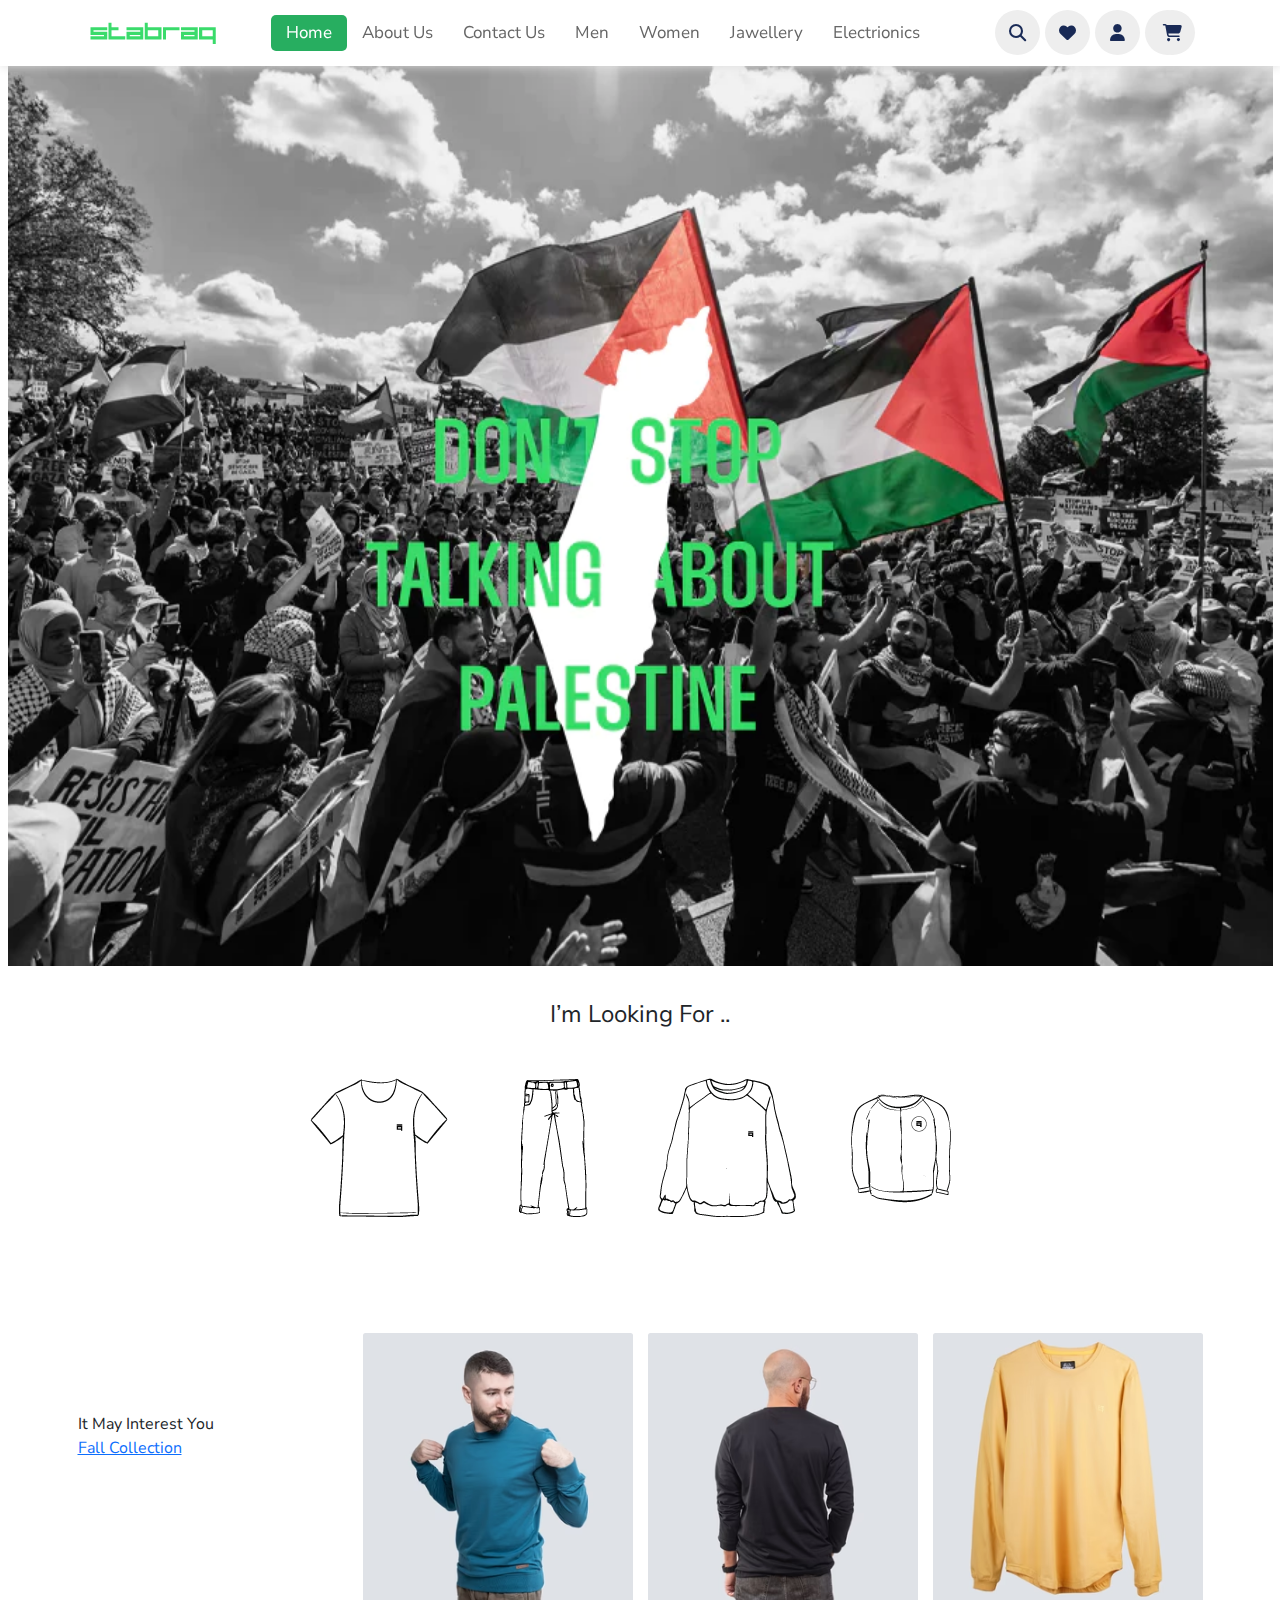
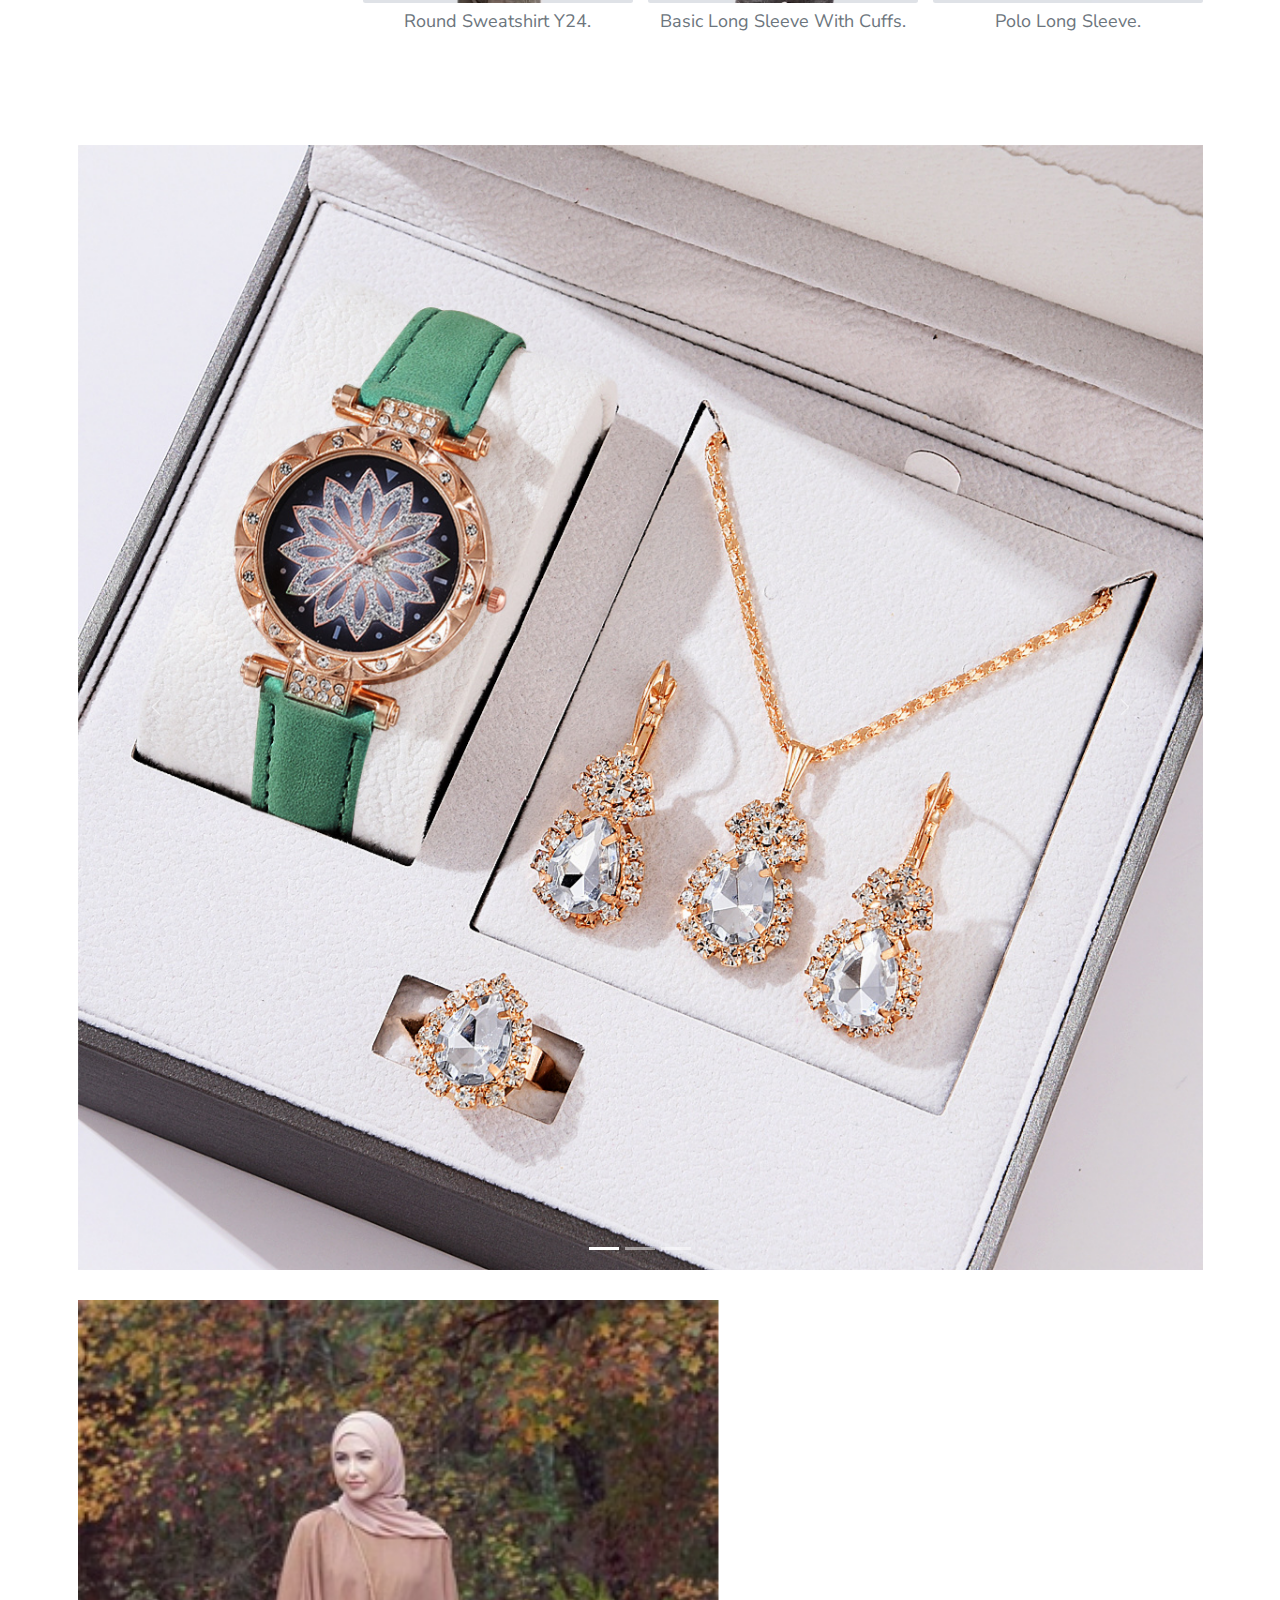
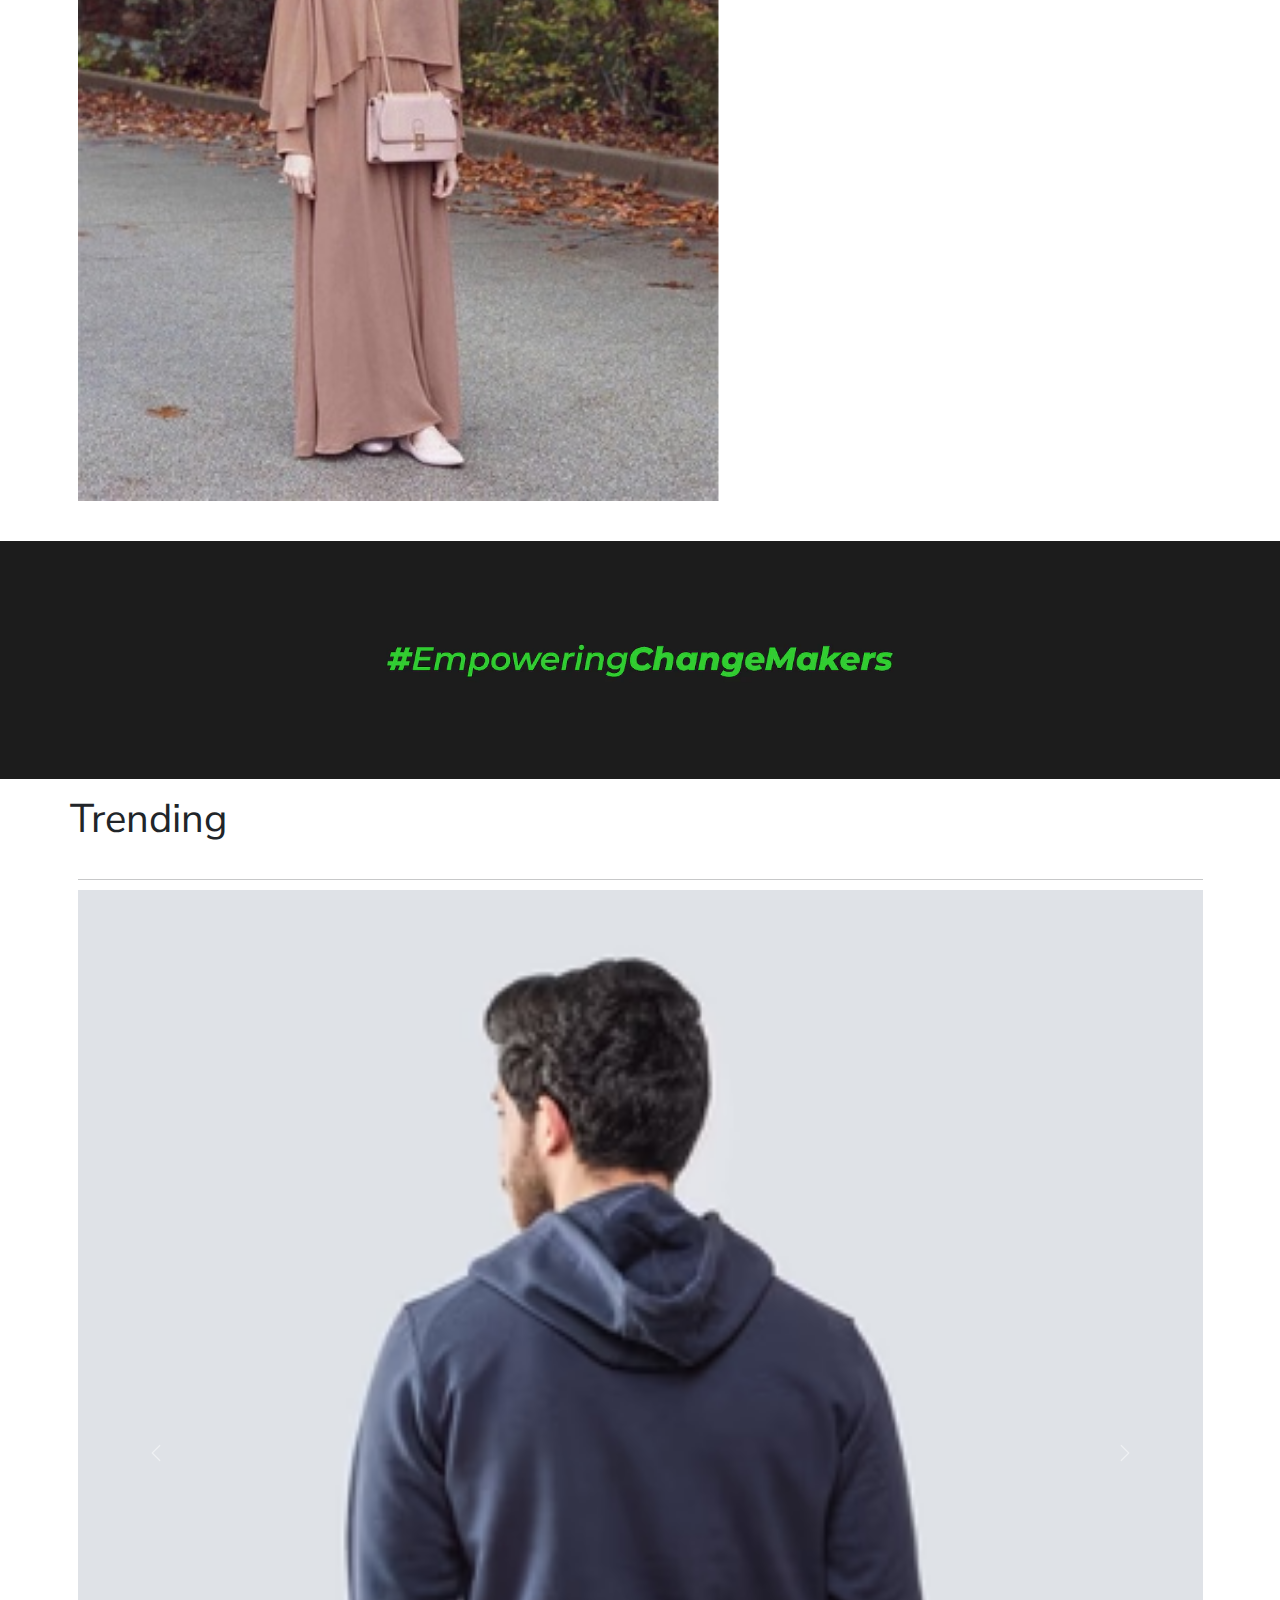
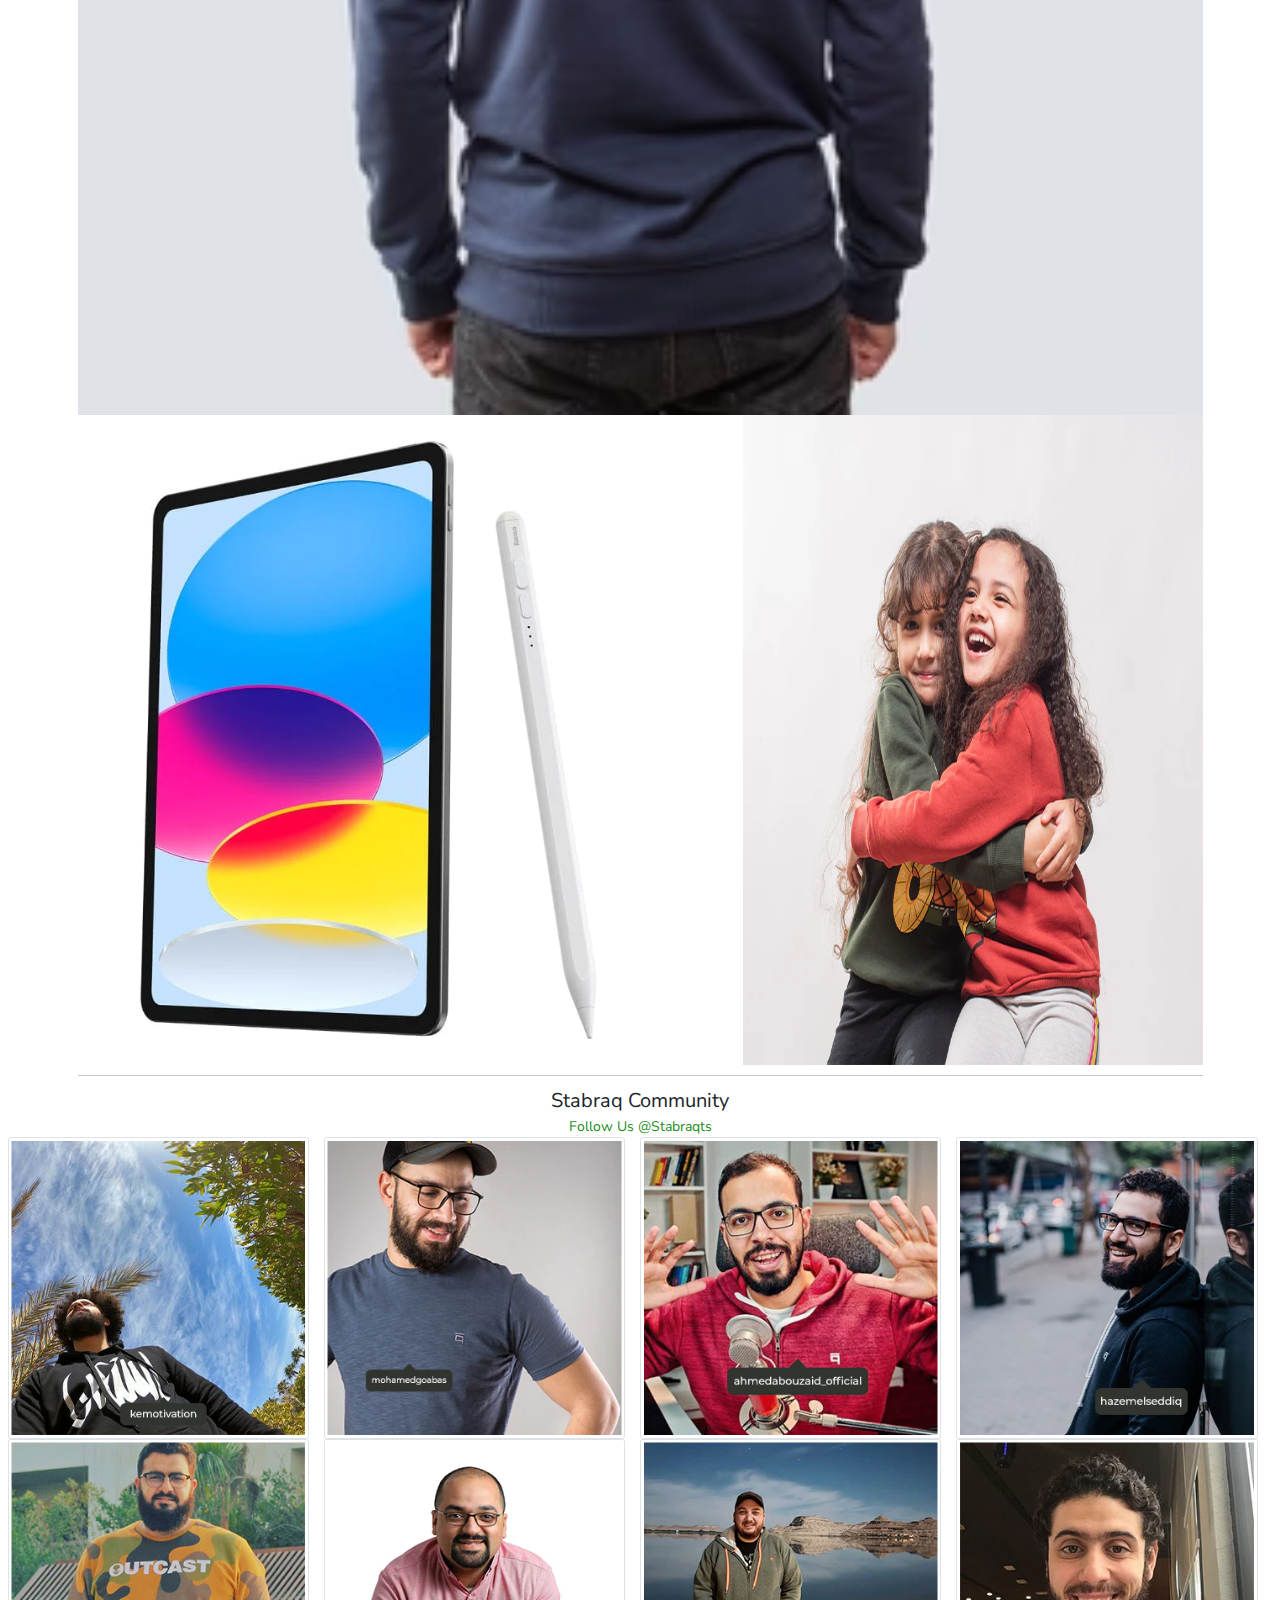
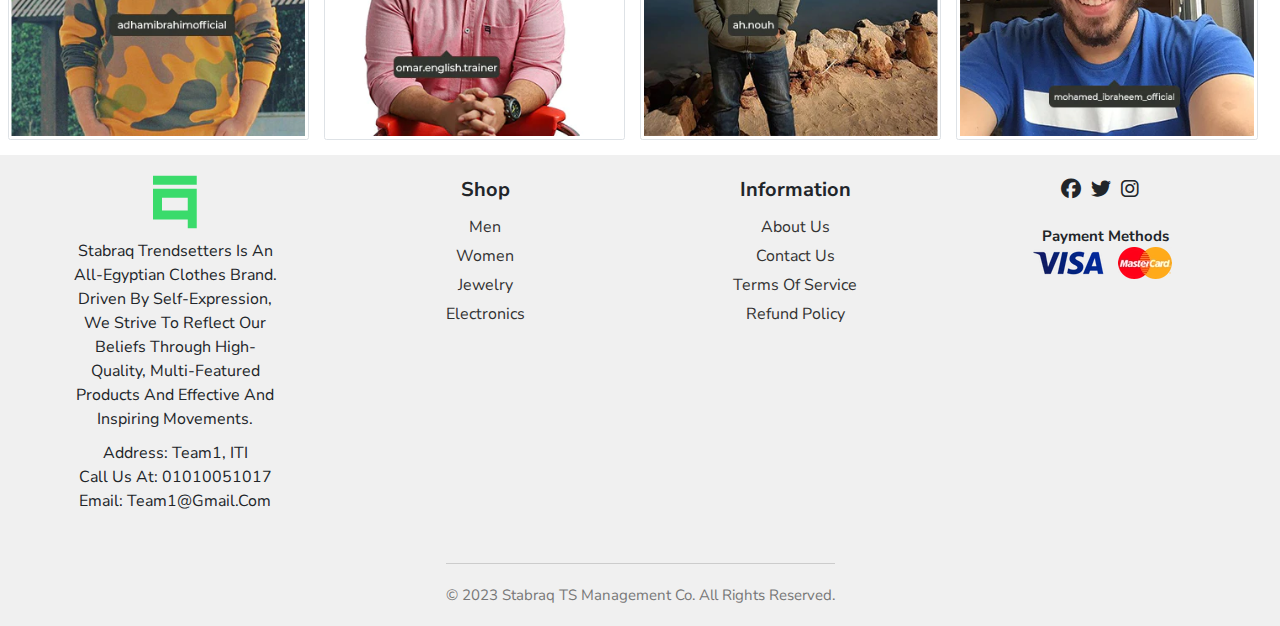
==== commit 7a6cfdf1: "Add files via upload" ====
--- a/index.html
+++ b/index.html
@@ -18,7 +18,6 @@
     </div> -->
 <header>
     <img src="./images/logo.png" alt="stabraq" class="logo" >
-
     <nav class="navbar">
         <a  class="active"  href="#Home">Home</a>
         <a href="/">About Us</a>
@@ -34,7 +33,7 @@
         <i class="fas fa-search" id="search-icons"></i>
         <i class="fas fa-heart" ></i>
         <i class="fas fa-user" ></i>
-        <i class="fas fa-shopping-cart" ></i>
+        <a href="./cart.html"><i class="fas fa-shopping-cart" ></i></a>
     </div>
 
 </header>
--- a/css/main.css
+++ b/css/main.css
@@ -16,7 +16,6 @@
 text-decoration: none;
 outline: none; border: none;
 text-transform: capitalize;
-transition: all .2s linear;
 
 }
 html{
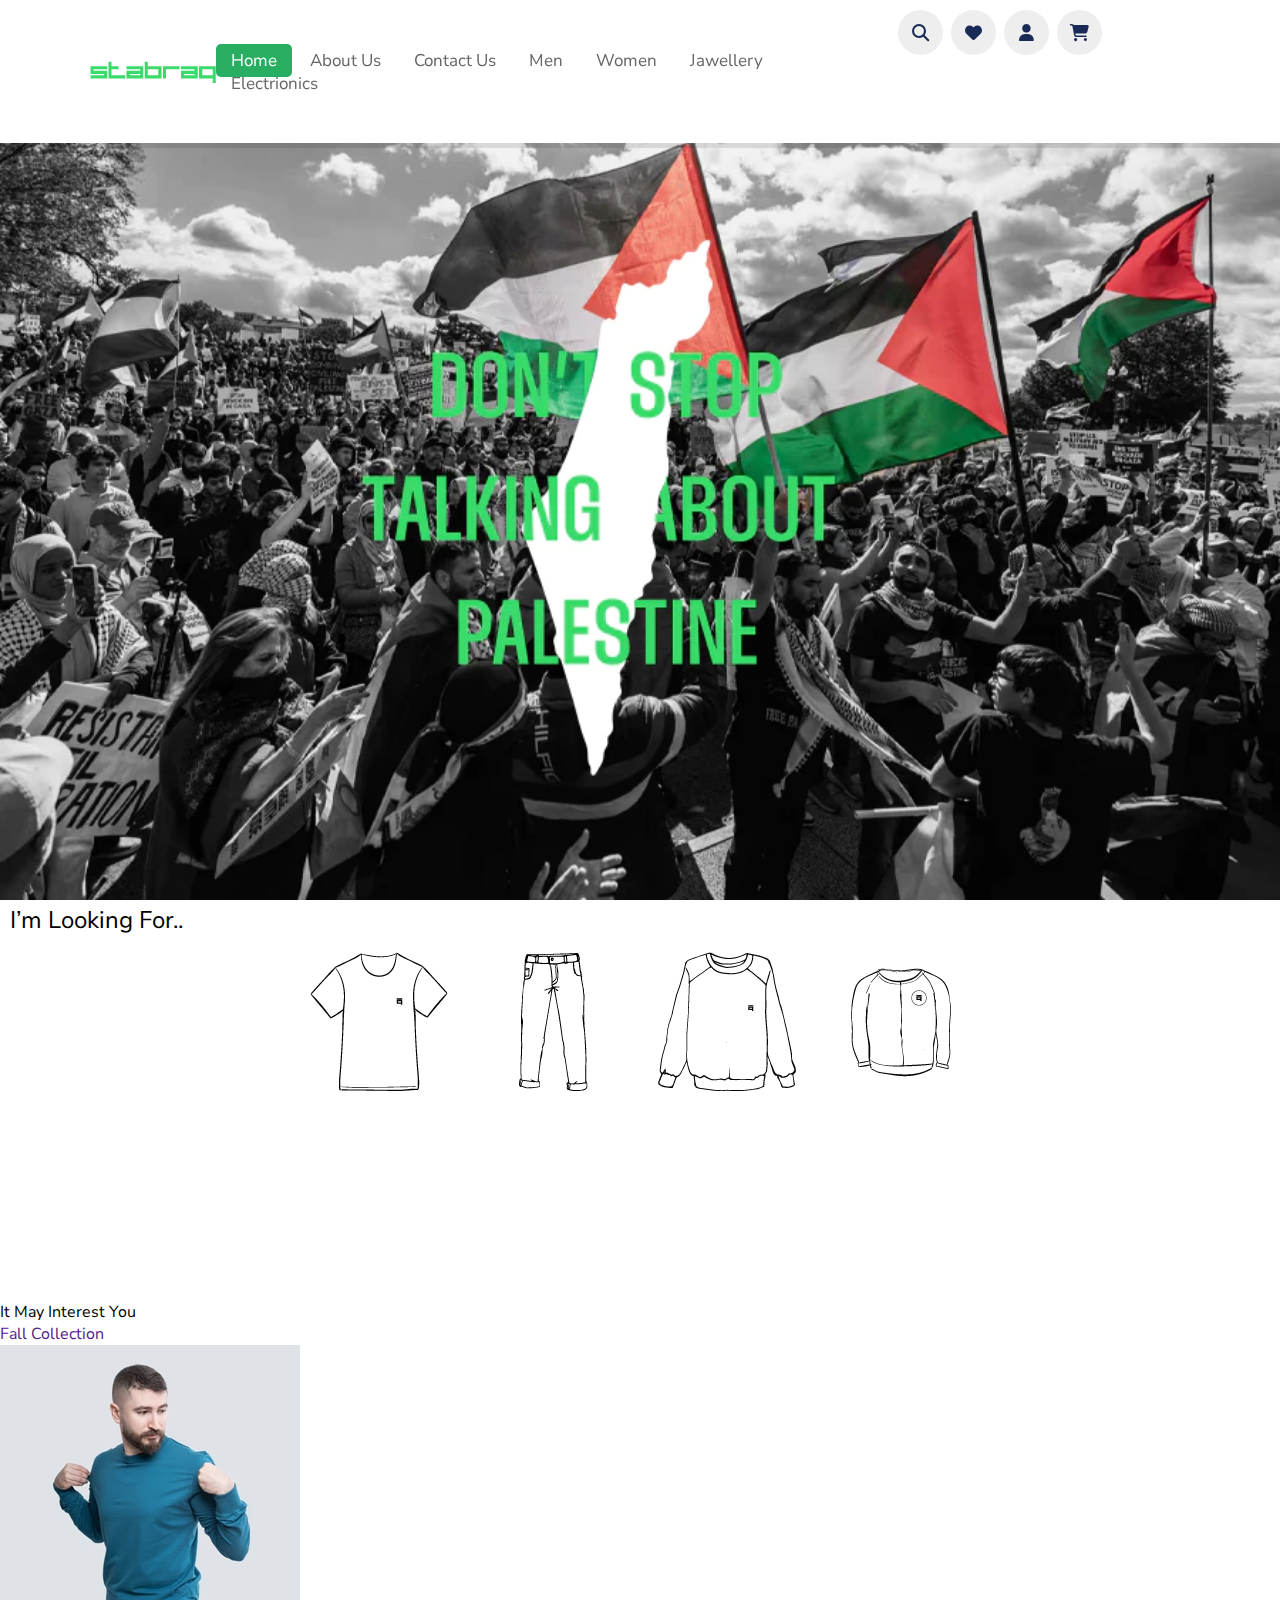
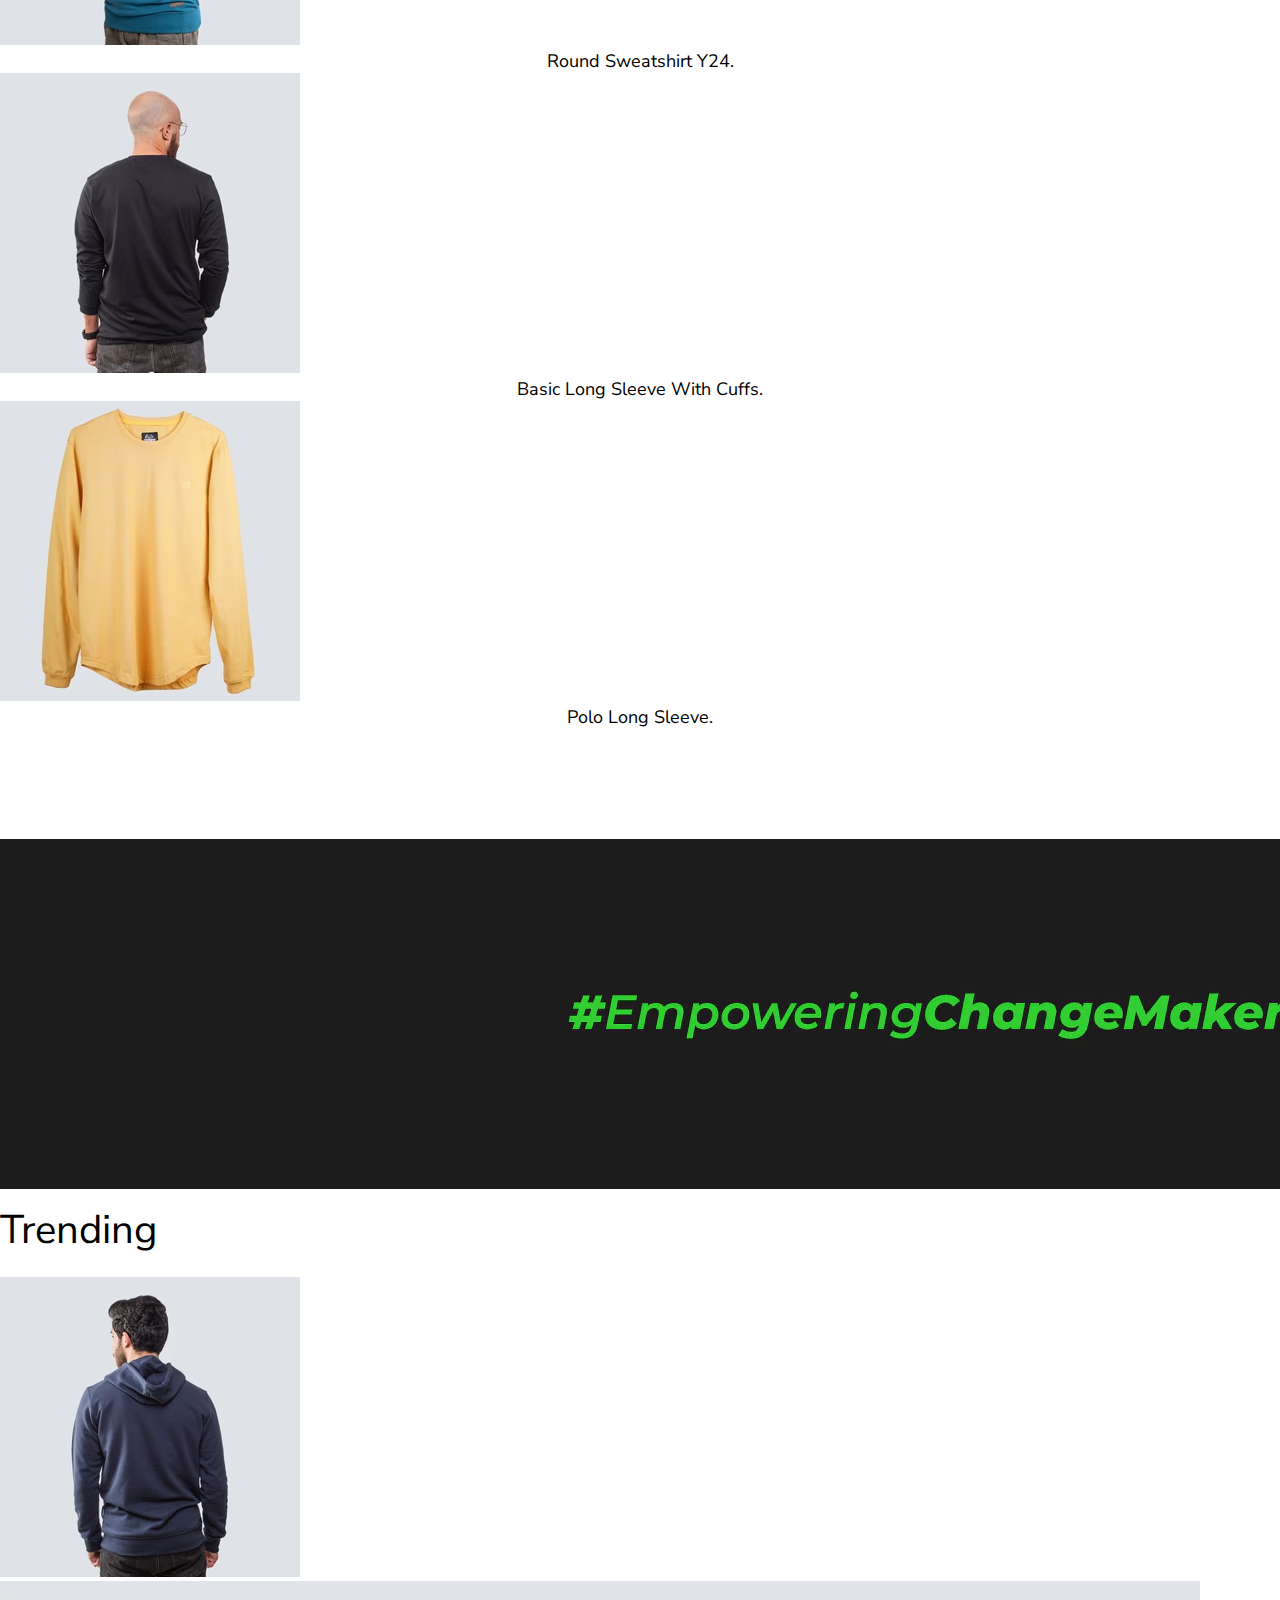
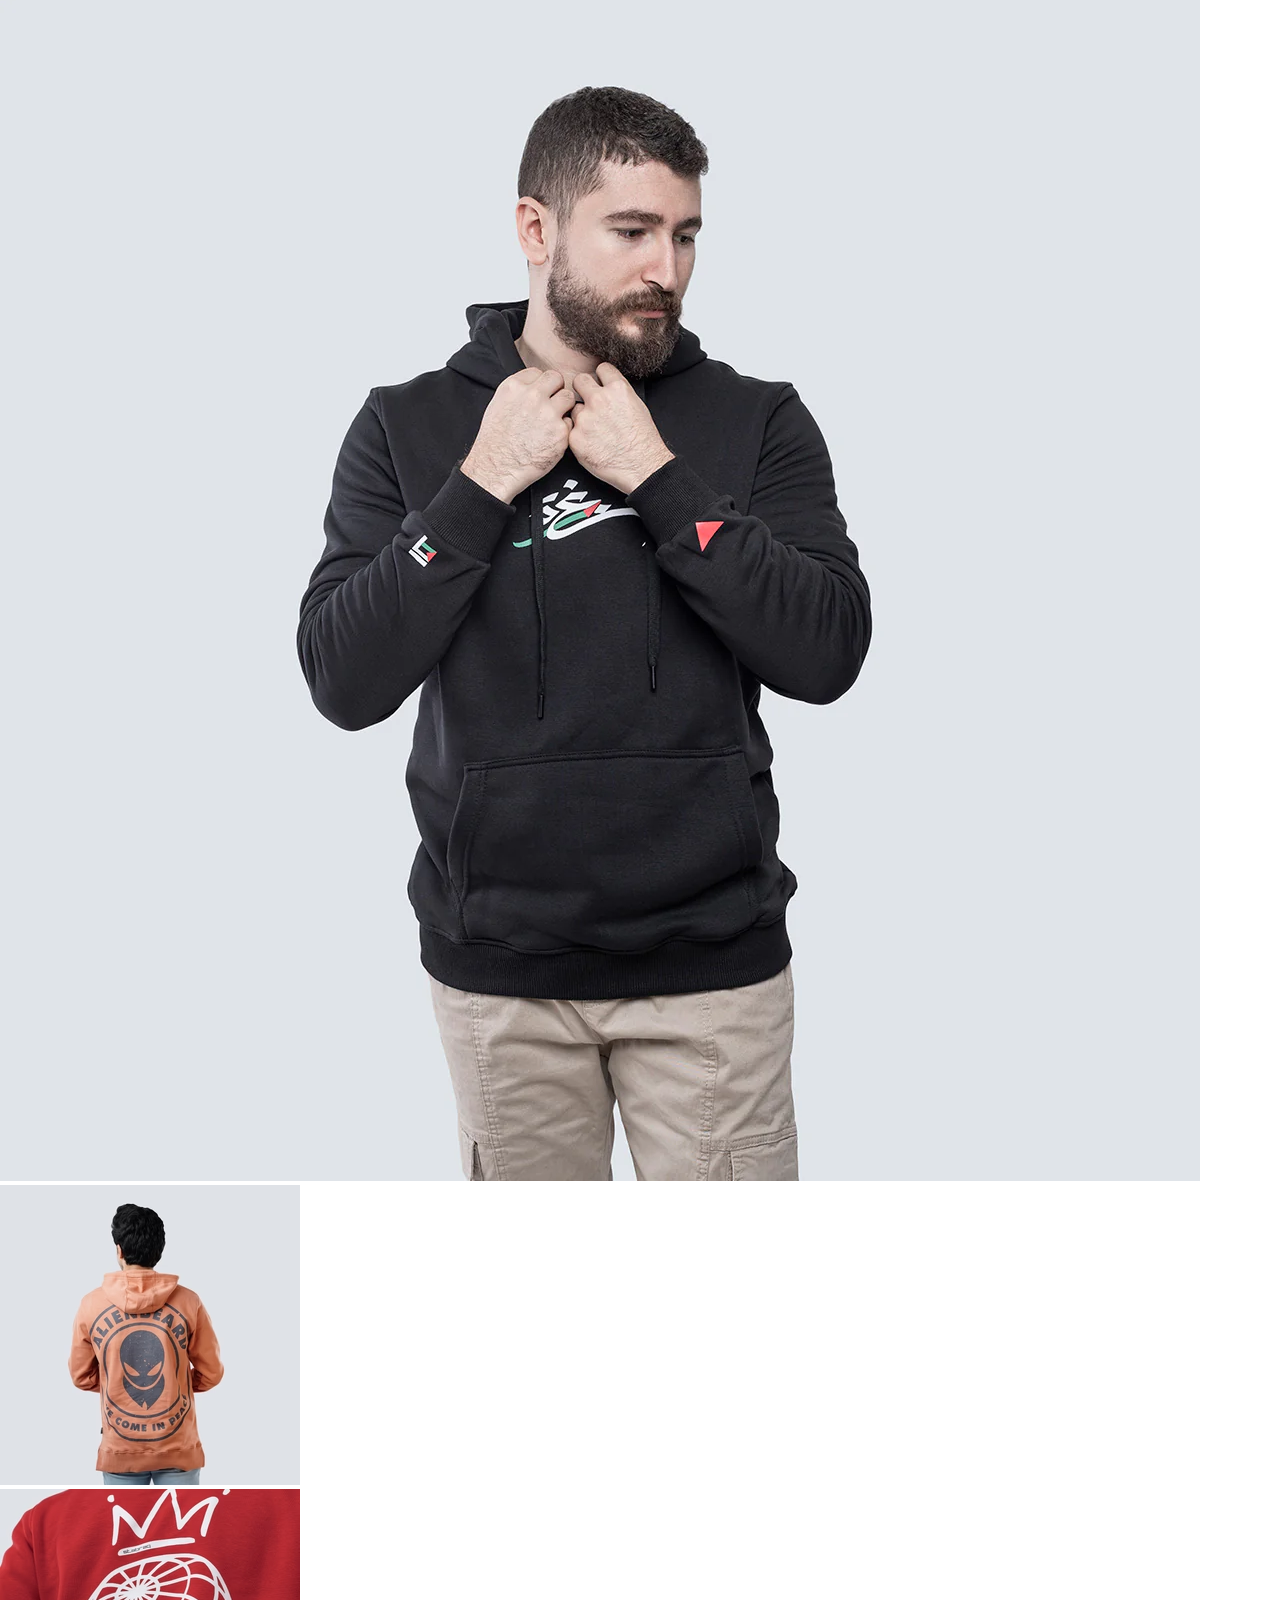
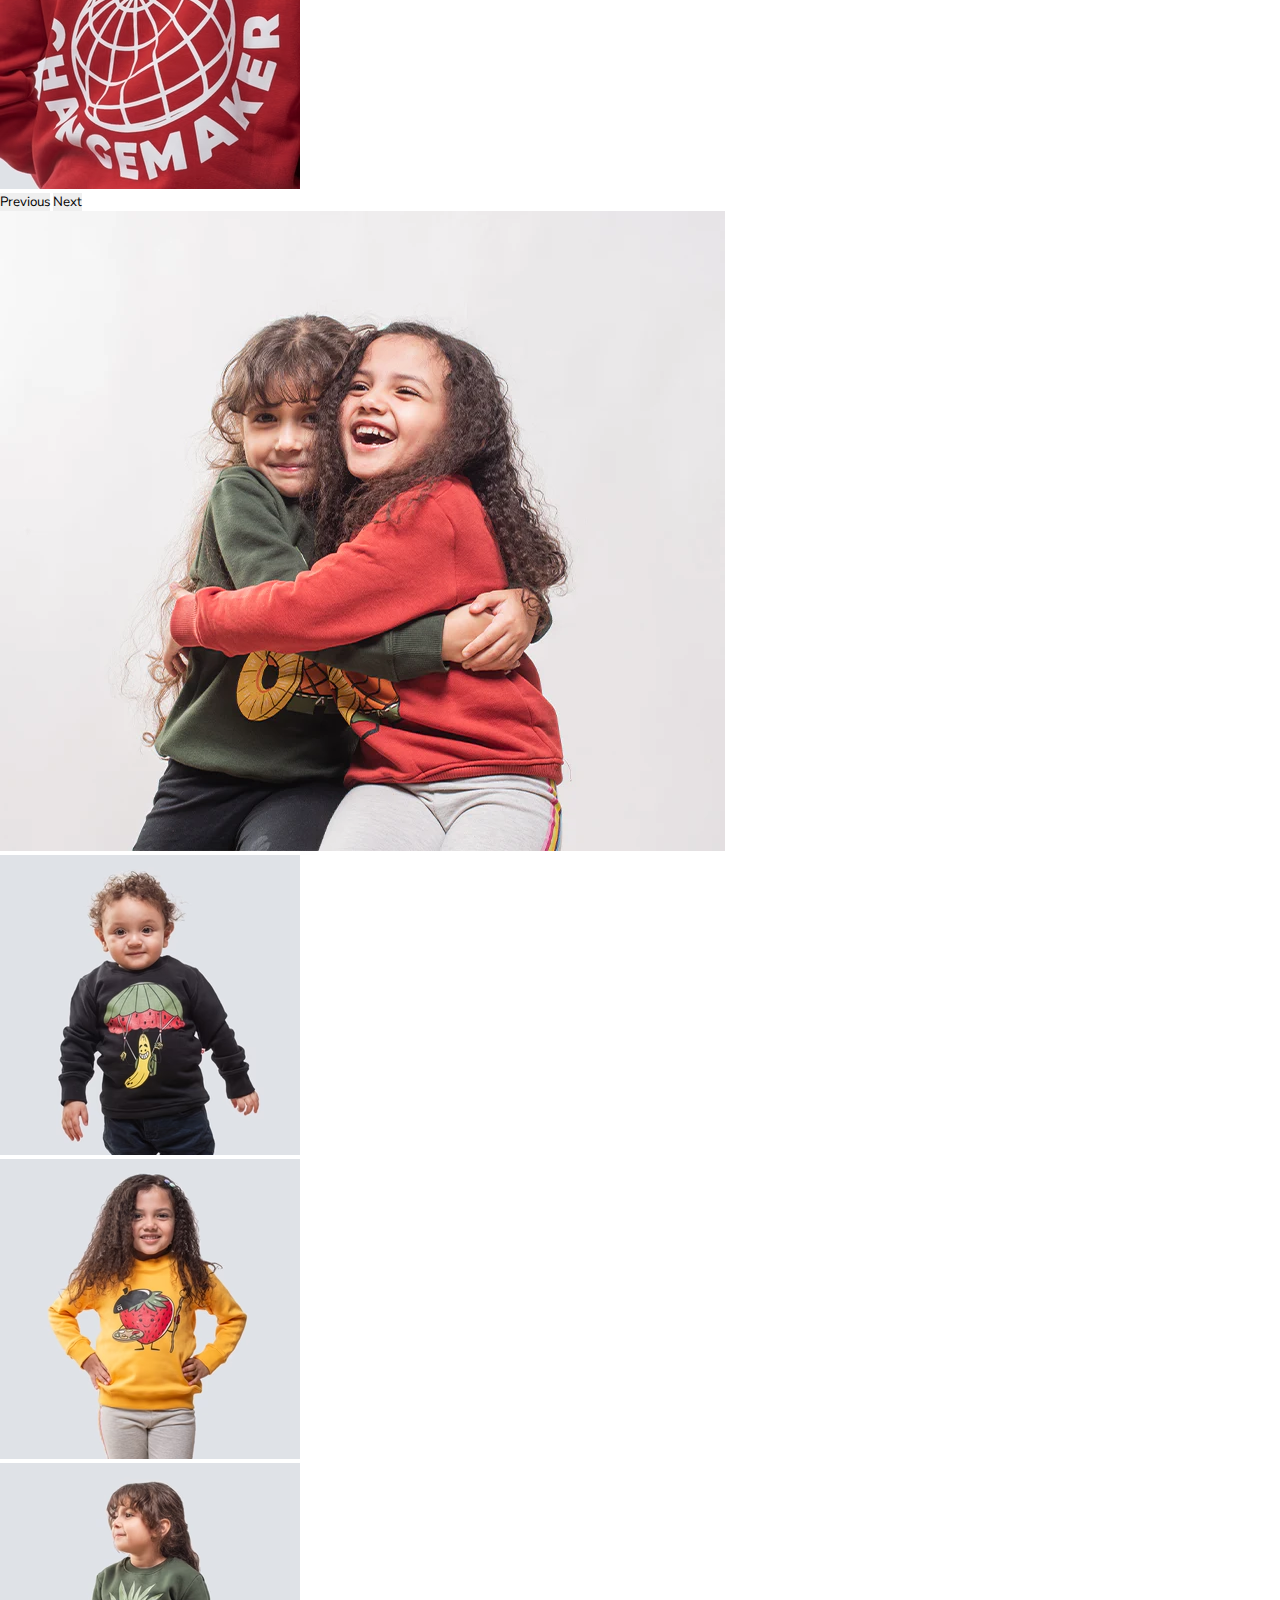
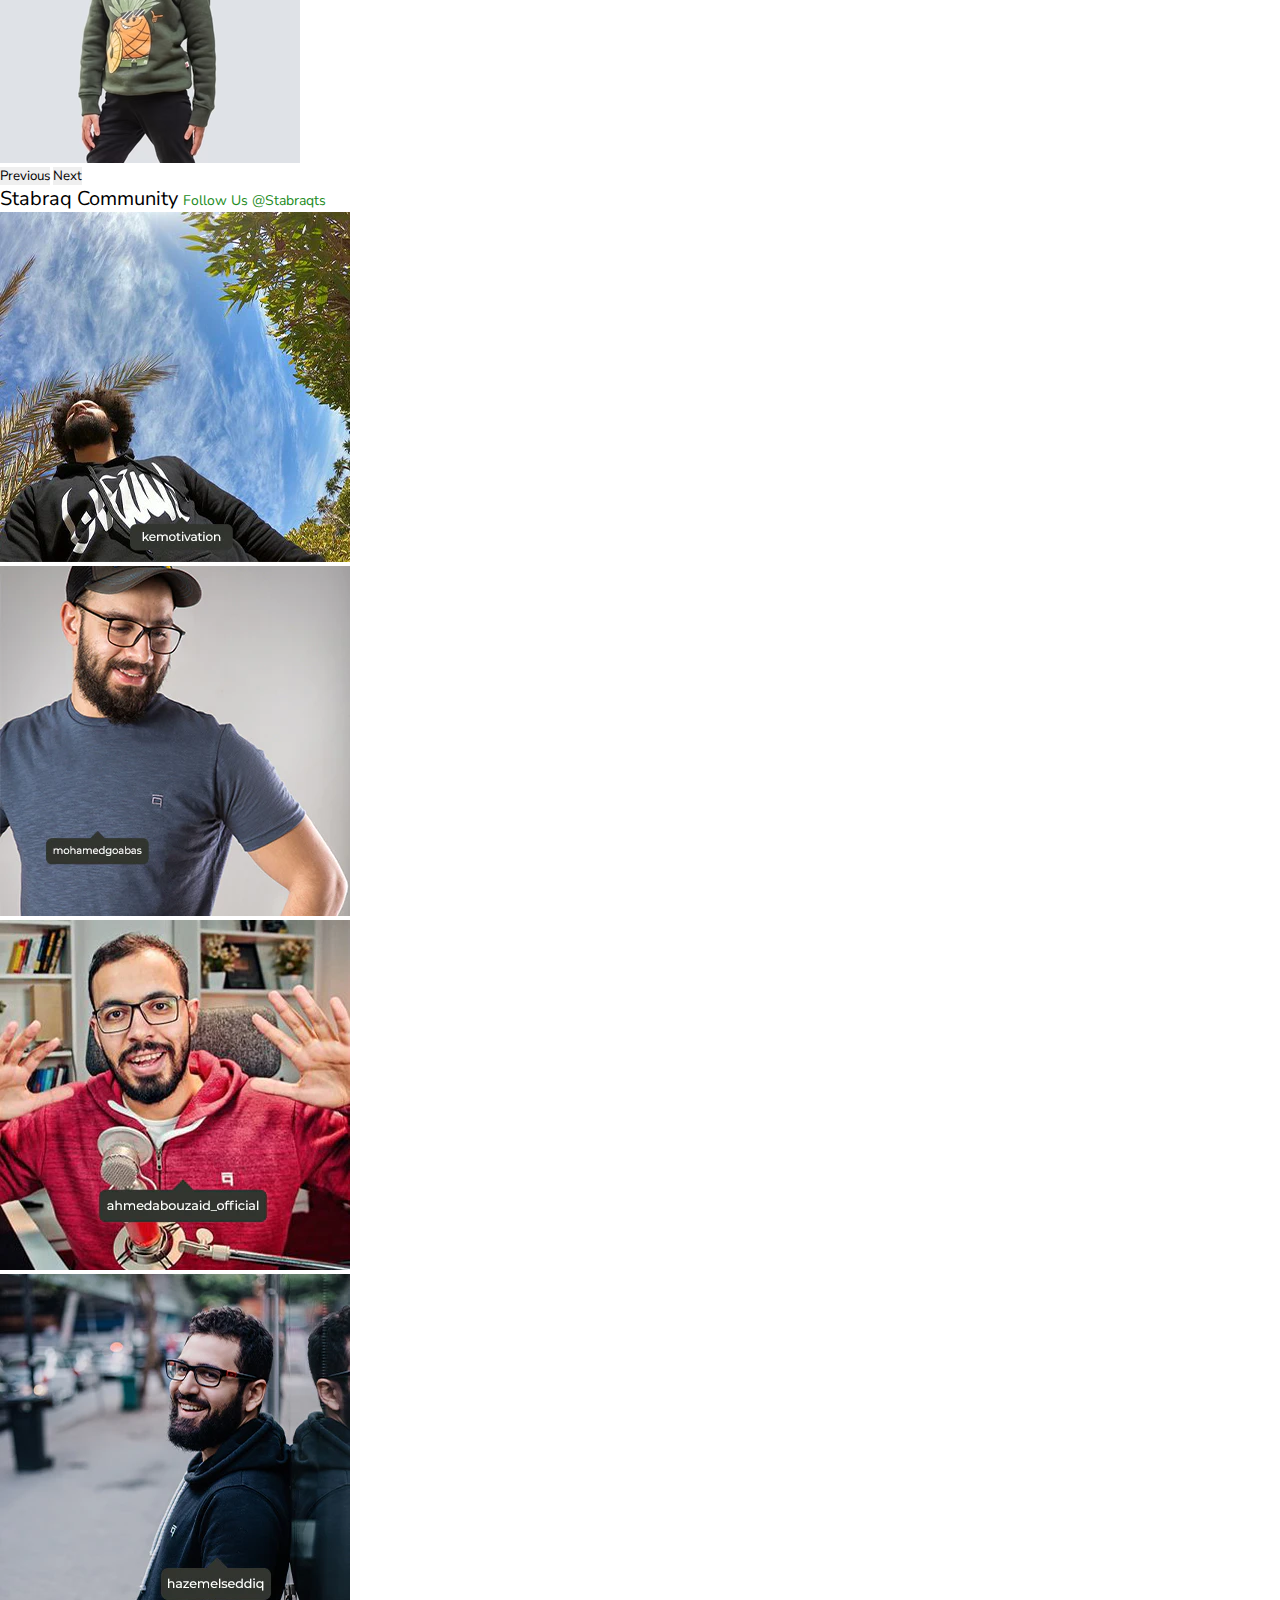
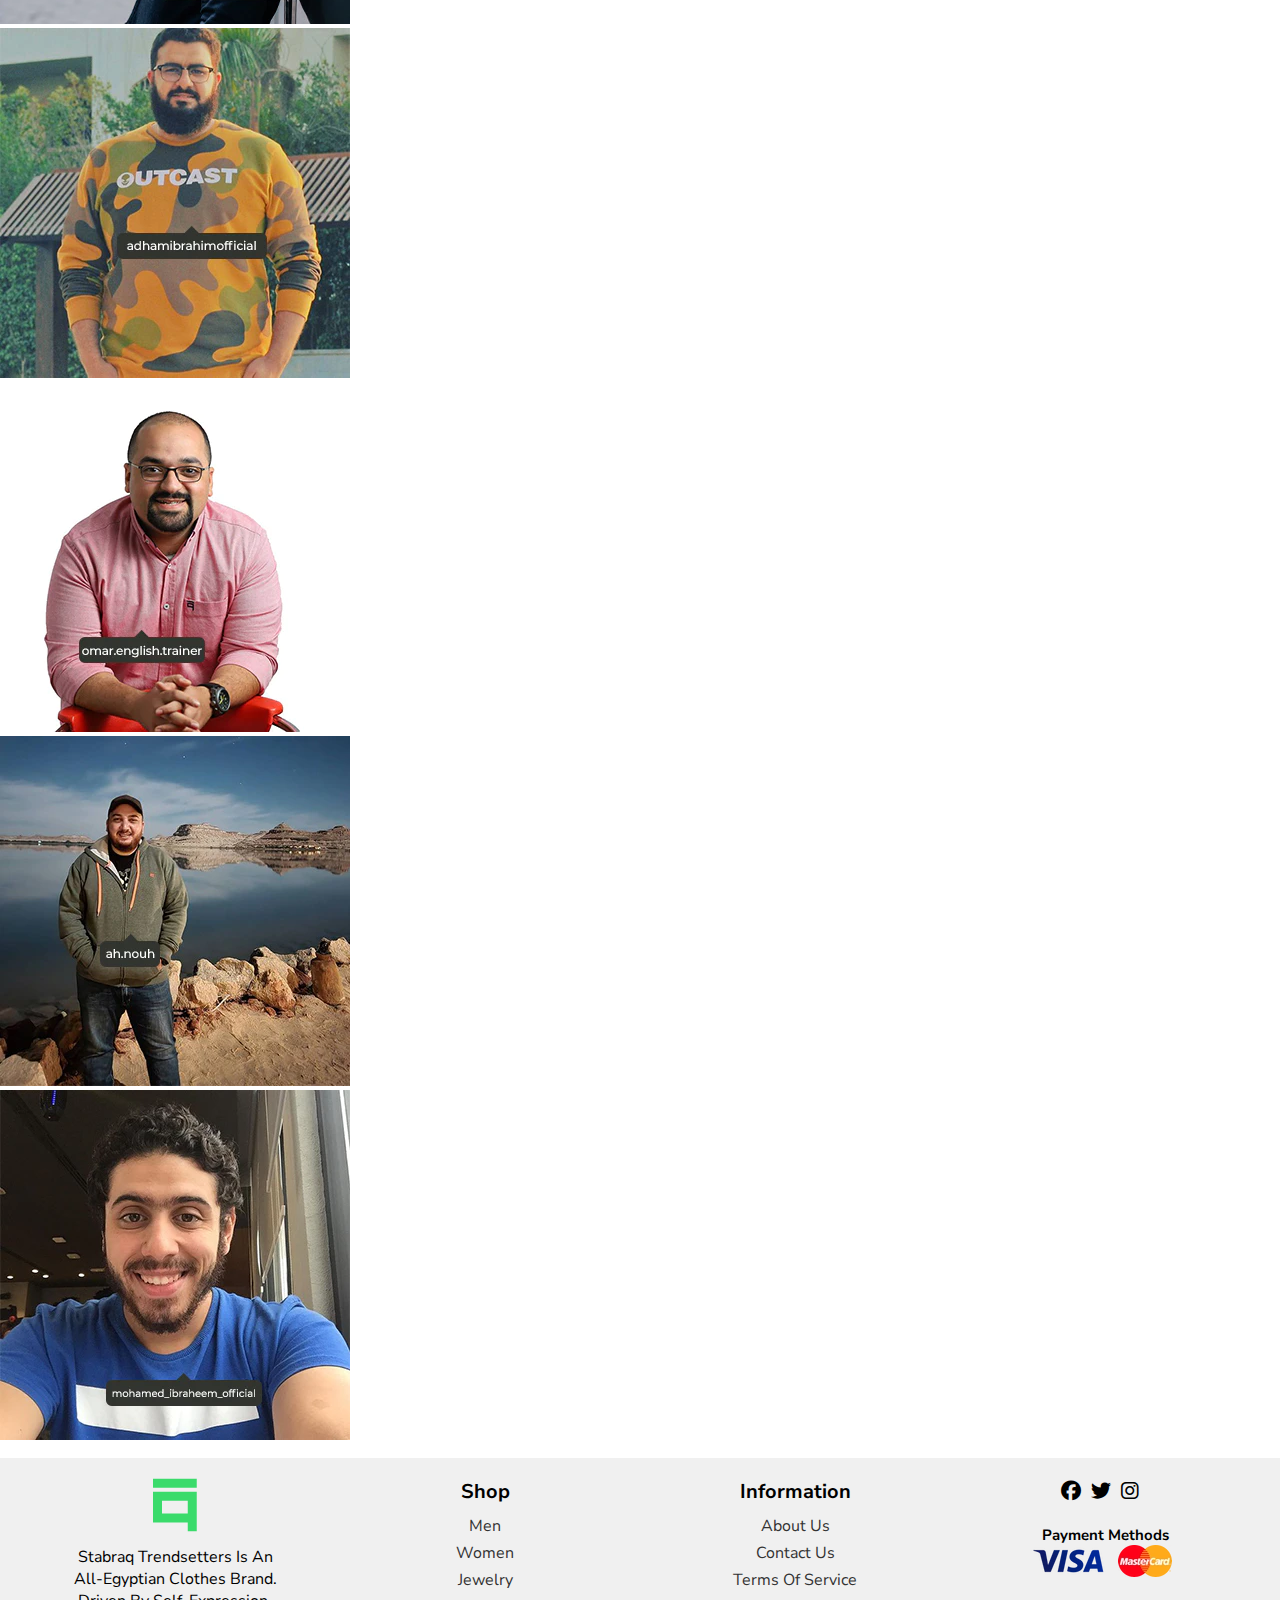
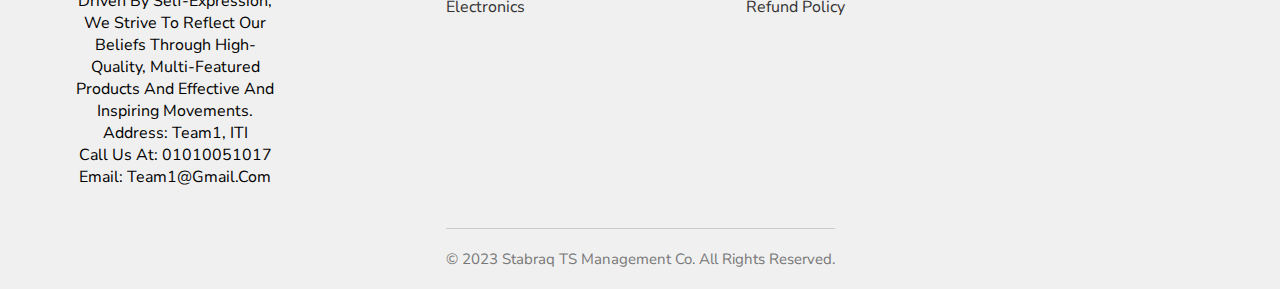
==== commit 7494a96e: "solwan-first-commit" ====
--- a/index.html
+++ b/index.html
@@ -5,8 +5,8 @@
     <meta charset="UTF-8">
     <meta name="viewport" content="width=device-width, initial-scale=1.0">
     <!-- <link rel="stylesheet" href="./fontawesome-free-6.5.1-web/fontawesome-free-6.5.1-web/css/all.min.css"> -->
-    <link rel="stylesheet" href="./css/main.css">
-   <link rel="stylesheet" href="./css/bootstrap.min.css">
+    <link rel="stylesheet" href="style1.css">
+   <link rel="stylesheet" href="./bootstrap-5.0.2-dist/css/bootstrap.min.css">
     <!-- <link rel="stylesheet" href="https://cdnjs.cloudflare.com/ajax/libs/font-awesome/6.5.1/css/all.min.css"> -->
     <link rel="stylesheet" href="https://cdnjs.cloudflare.com/ajax/libs/font-awesome/6.5.1/css/all.min.css">
     <title>stabraq</title>
@@ -18,22 +18,25 @@
     </div> -->
 <header>
     <img src="./images/logo.png" alt="stabraq" class="logo" >
+
     <nav class="navbar">
         <a  class="active"  href="#Home">Home</a>
-        <a href="/">About Us</a>
+        <a href="#About Us">About Us</a>
         <a href="#Contact Us">Contact Us</a>
-        <a href="/men.html">Men</a>
-        <a href="/women.html">Women</a>
-        <a href="/jewellery.html">Jawellery</a>
-        <a href="/Electronic.html">Electrionics</a>
+        <a href="#Men">Men</a>
+        <a href="#Women">Women</a>
+        <a href="#Jawellery">Jawellery</a>
+        <a href="#Electrionics">Electrionics</a>
         
     </nav>
     <div class="icons">
         <i class="fas fa-bars" id="menu-bars"></i>
         <i class="fas fa-search" id="search-icons"></i>
         <i class="fas fa-heart" ></i>
-        <i class="fas fa-user" ></i>
-        <a href="./cart.html"><i class="fas fa-shopping-cart" ></i></a>
+        <i class="fas fa-user" id="userIcon" ></i>
+        <i class="fas fa-shopping-cart" ></i>
+        <a  class="active " id="logoutButton" style="visibility: hidden;">logout</a>
+        <div id="Welcome"  style="visibility: hidden;"></div>
     </div>
 
 </header>
@@ -41,7 +44,7 @@
 <div class="container-fluid">
     <div class="row">
 <section class="background"   >
-    <img  style="width: 100vw; height: 100vh;" src="./images/back2.webp" class="img-fluid" alt="...">
+    <img  style="width: 100vw; height: 100vh;" src="./back2.webp" class="img-fluid" alt="...">
 </section>
     </div>
 </div>
@@ -50,12 +53,12 @@
 <div class="container">
     <div class="row">
         <span class="lang2" style="text-align: center; font-size: 24px; padding: 3rem 1rem;" >
-                I’m looking for ..
+                I’m looking for..
               </span>
     </div>
 </div>
 <div class="container">
-    <div class="row ">
+    <div class="row">
         <div class="img1" style="text-align: center;"  >
                <img src="./images/img1.webp" alt="">
                <img src="./images/img2.webp" alt="">
@@ -93,67 +96,20 @@
             <img src="./images/figure3.avif" class="figure-img img-fluid rounded" alt="...">
             <figcaption class="figure-caption" style="font-size: large;  text-align: center;  " >Polo Long Sleeve.</figcaption>
           </figure>
-    
-    </div>
-
-</div>
-<div class="container">
-<div class="row">
-
-<div id="carouselExampleCaptions" class="carousel slide" data-bs-ride="carousel">
-    <div class="carousel-indicators">
-      <button type="button" data-bs-target="#carouselExampleCaptions" data-bs-slide-to="0" class="active" aria-current="true" aria-label="Slide 1"></button>
-      <button type="button" data-bs-target="#carouselExampleCaptions" data-bs-slide-to="1" aria-label="Slide 2"></button>
-      <button type="button" data-bs-target="#carouselExampleCaptions" data-bs-slide-to="2" aria-label="Slide 3"></button>
-    </div>
-    <div class="carousel-inner">
-      <div class="carousel-item active">
-        <img src="./images/J1.jpg" class="d-block w-100" alt="...">
-        <div class="carousel-caption d-none d-md-block">
-         
-        </div>
-      </div>
-      <div class="carousel-item">
-        <img src="./images/J2.jpg" class="d-block w-100" alt="...">
-        <div class="carousel-caption d-none d-md-block">
-        
-        </div>
-      </div>
-      <div class="carousel-item">
-        <img src="./images/J3.jpg" class="d-block w-100" alt="...">
-        <div class="carousel-caption d-none d-md-block">
-          
-        </div>
-      </div>
-    </div>
-    <button class="carousel-control-prev" type="button" data-bs-target="#carouselExampleCaptions" data-bs-slide="prev">
-      <span class="carousel-control-prev-icon" aria-hidden="true"></span>
-      <span class="visually-hidden">Previous</span>
-    </button>
-    <button class="carousel-control-next" type="button" data-bs-target="#carouselExampleCaptions" data-bs-slide="next">
-      <span class="carousel-control-next-icon" aria-hidden="true"></span>
-      <span class="visually-hidden">Next</span>
-    </button>
-  </div>
-</div>
-</div>
-
-<div class="container">
-    <div class="row col-12 py-5">
-  <img  src="./images/w m1.jpg" class="rounded float-start  col-7" alt="...">
-  
 
     </div>
 </div>
 <img src="./images/full image.webp" class="img-fluid " style="padding-top: 1rem;padding-bottom: 1rem;">
 <div class="container">
-    <div class="row  " style="padding-bottom: 2rem; font-size: 4rem;" >
+    <div class="row" style="padding-bottom: 2rem; font-size: 4rem;" >
         Trending
     </div>
     <hr  >
 </div>
 <div class="container">
     <div class="row">
+
+    
 <div id="carouselExampleControls" class="carousel slide" data-bs-ride="carousel">
     <div class="carousel-inner">
       <div class="carousel-item active">
@@ -181,13 +137,36 @@
   </div>
 </div>
 </div>
-<div class="container">
-    <div class="row">
-<img src="./images/e1.webp" class="img-fluid  col-7" alt="...">
-<img src="./images/img1 girl.webp" class="img-fluid  col-5" alt="...">
-
-</div>
-</div>
+
+<div class="container py-5 " >
+    <div class="row col-12 d-f " style="width: 50%;" >
+<div id="carouselExampleControls" class="carousel slide" data-bs-ride="carousel">
+    <div class="carousel-inner ">
+      <div class="carousel-item active ">
+        <img src="./images/img1 girl.webp" class="d-block w-100" alt="...">
+      </div>
+      <div class="carousel-item">
+        <img src="./images/img2girl.avif" class="d-block w-100" alt="...">
+      </div>
+      <div class="carousel-item">
+        <img src="./images/img3girl.avif" class="d-block w-100" alt="...">
+      </div>
+      <div class="carousel-item">
+        <img src="./images/img4girl.avif" class="d-block w-100" alt="...">
+      </div>
+    </div>
+    <button class="carousel-control-prev" type="button" data-bs-target="#carouselExampleControls" data-bs-slide="prev">
+      <span class="carousel-control-prev-icon" aria-hidden="true"></span>
+      <span class="visually-hidden">Previous</span>
+    </button>
+    <button class="carousel-control-next" type="button" data-bs-target="#carouselExampleControls" data-bs-slide="next">
+      <span class="carousel-control-next-icon" aria-hidden="true"></span>
+      <span class="visually-hidden">Next</span>
+    </button>
+  </div>
+  </div>
+</div>
+
 
 <div class="container">
     <hr>
@@ -408,7 +387,45 @@
         </div>
     </footer>
      -->
-<script src="./js/bootstrap.bundle.min.js" ></script>
+<!-- <button type="submit">Login</button> -->
+     <script>
+ 
+        var currentEmail = localStorage.getItem("currentEmail");
+        var currentName = localStorage.getItem("currentName");
+        var userInfoDiv = document.getElementById("Welcome");
+        var logoutButton = document.getElementById("logoutButton");
+
+        var userInfoText = document.createTextNode("welcome " + currentName );
+         userInfoDiv.appendChild(userInfoText);
+        var userIconlogin = document.getElementById("userIcon");
+        userIconlogin.addEventListener("click", function() {
+          window.location.href = "./loginForm.html";
+        });
+
+const showElement = localStorage.getItem('showElement');
+   if (showElement === 'true') {
+    logoutButton.style.visibility="visible";
+    userInfoDiv.style.visibility="visible";
+    userIconlogin.style.display="none";
+}else{
+    logoutButton.style.visibility="hidden";
+    userInfoDiv.style.visibility="hidden";
+    userIconlogin.style.display="inline-block";
+}
+        
+        //logout
+        logoutButton.addEventListener("click", function() {
+        localStorage.removeItem("currentEmail");
+        localStorage.removeItem("currentName");
+        localStorage.setItem('showElement', 'false');
+          window.location.href = "./index.html";
+        });
+
+
+
+
+      </script>
+<script src="./bootstrap-5.0.2-dist/js/bootstrap.bundle.min.js" ></script>
 <script src="./main.js" ></script>
 </body>
 
--- a/style1.css
+++ b/style1.css
@@ -0,0 +1,275 @@
+@import url('https://fonts.googleapis.com/css2?family=Merriweather:wght@300&family=Nunito+Sans:wght@200;300;400;600;800;900;1000&display=swap');
+
+:root {
+    --green: #27ae60;
+    --black: #192a56;
+    --light-color: #666;
+    --red: #ff0000;
+   
+}
+
+*{
+    
+font-family: 'Nunito Sans', sans-serif;
+margin: 0;padding: 0;
+box-sizing: border-box;
+text-decoration: none;
+outline: none; border: none;
+text-transform: capitalize;
+transition: all .2s linear;
+
+}
+html{
+    font-size: 62.5%;
+    overflow-x: hidden;
+    scroll-padding-top: 5.5rem;
+    scroll-behavior: smooth;
+}
+
+header {
+    /* background-image: url('https://stabraq.com/cdn/shop/files/Artboard_10.gif?v=1700060077'); */
+    background-color: #fff; 
+    position: fixed;
+    top: 0;
+    left: 0;
+    right: 0;
+    padding: 1rem 7%;
+    display: flex;
+    align-items: center;
+    justify-content: space-between;
+    z-index: 1000;
+    box-shadow: 0 .5rem rgba(0, 0, 0, .1);
+    
+    
+   
+}
+/* .nav1{
+    background-color:brown;
+} */
+
+
+
+header .navbar a ,#logoutButton ,#Welcome{
+font-size: 1.7rem;
+border-radius: .5rem;
+padding: .5rem 1.5rem;
+color:var(--light-color);
+text-decoration: none;
+
+}
+header .navbar a.active ,header .navbar a:hover,#logoutButton{
+    color:#fff;
+    background:var(--green);
+}
+
+header .icons i , header .icons a {
+    cursor: pointer;
+    margin-left: .5rem;
+    height:4.5rem;
+    line-height: 4.5rem;
+    width:4.5rem ;
+    text-align: center;
+    font-size:1.7rem ;
+    color: var(--black);
+    border-radius: 50%;
+    background:#eee ;
+
+    
+}
+
+header .icons i:hover , header .icons a:hover{
+color: #fff;
+background:var(--green) ;
+transform:rotate(360deg) ;
+}
+
+
+header .icons #menu-bars{
+    display: none;
+}
+
+
+
+/* Footer Styles */
+.footer {
+    display: flex;
+    flex-wrap: wrap;
+    justify-content: space-around;
+    padding: 20px;
+    background-color: #f0f0f0;
+}
+
+.footer-column {
+    flex: 1 1 250px;
+    padding: 0 20px;
+    max-width: 250px;
+    margin-bottom: 20px;
+    text-align: center;
+}
+.footer-column p,
+.footer-column a {
+    font-size: 16px;
+}
+
+
+.footer-logo {
+    padding-bottom:1rem ;
+    max-width: 100%;
+    height: auto;
+}
+
+.footer-heading {
+    font-weight: bold;
+    margin-bottom: 10px;
+    font-size: 20px;
+}
+
+.footer-column a {
+    display: block;
+    margin-bottom: 5px;
+    text-decoration: none;
+    color: #333;
+}
+
+.footer-column a:hover {
+    text-decoration: underline;
+}
+
+.social-icons {
+    list-style: none;
+    padding: 0;
+    display: flex;
+    justify-content: center;
+    font-size: 20px;
+}
+
+.social-icons li {
+    margin-right: 10px;
+}
+
+.payment-methods {
+    margin-top: 20px;
+}
+
+.payment {
+    list-style: none;
+    padding: 0;
+    display: flex;
+    justify-content: center;
+    
+}
+
+.payment li {
+    margin-right: 10px;
+    
+}
+
+.all-rights-reserved {
+    text-align: center;
+    margin-top: 20px;
+    padding-top: 20px;
+    border-top: 1px solid #ccc;
+    color: #777;
+    font-size: 15px;
+}
+
+/* Media Queries */
+@media screen and (max-width: 768px) {
+    .footer {
+        flex-direction: column;
+        align-items: center;
+    }
+
+    .footer-column {
+        max-width: 100%;
+        margin-bottom: 20px;
+        text-align: center;
+    }
+
+    .footer-column:not(:last-child) {
+        border-bottom: 1px solid #ccc;
+        padding-bottom: 20px;
+    }
+
+    .footer-heading {
+        margin-bottom: 10px;
+    }
+}
+
+
+
+
+
+
+
+
+
+
+
+
+
+
+
+
+
+
+
+
+
+
+
+
+
+
+
+
+
+
+
+
+
+
+/* media queries */
+@media(max-width:991px){
+    html{
+        font-size: 55%;
+
+    }
+    header{
+        padding:1rem 2rem ;
+    }
+}
+@media(max-width:768px){
+    header .icons #menu-bars{
+        display: inline-block;
+    }
+  header .navbar{
+    position:absolute;
+    top: 100%;left: 0;right: 0;
+    background: #fff;
+    border-top: .1rem solid rgba(0, 0, 0, .2);
+    border-top: .1rem solid rgba(0, 0, 0, .2);
+    padding:1rem ;
+    clip-path: polygon(0 0 ,100% 0 , 100% 0, 0 0);
+  }
+  header .navbar.active{
+    clip-path: polygon(0 0, 100% 0, 100% 100%, 0 100%); 
+ }
+  header .navbar a{
+    display: block;
+    padding:1.5rem ;
+    margin: 1rem;
+    font-size: 2rem;
+    background: #eee;
+  }
+}
+@media(max-width:991px){
+    html{
+        font-size: 30%;
+
+    }
+    header>img{
+        width: 25%;
+    }
+}
+
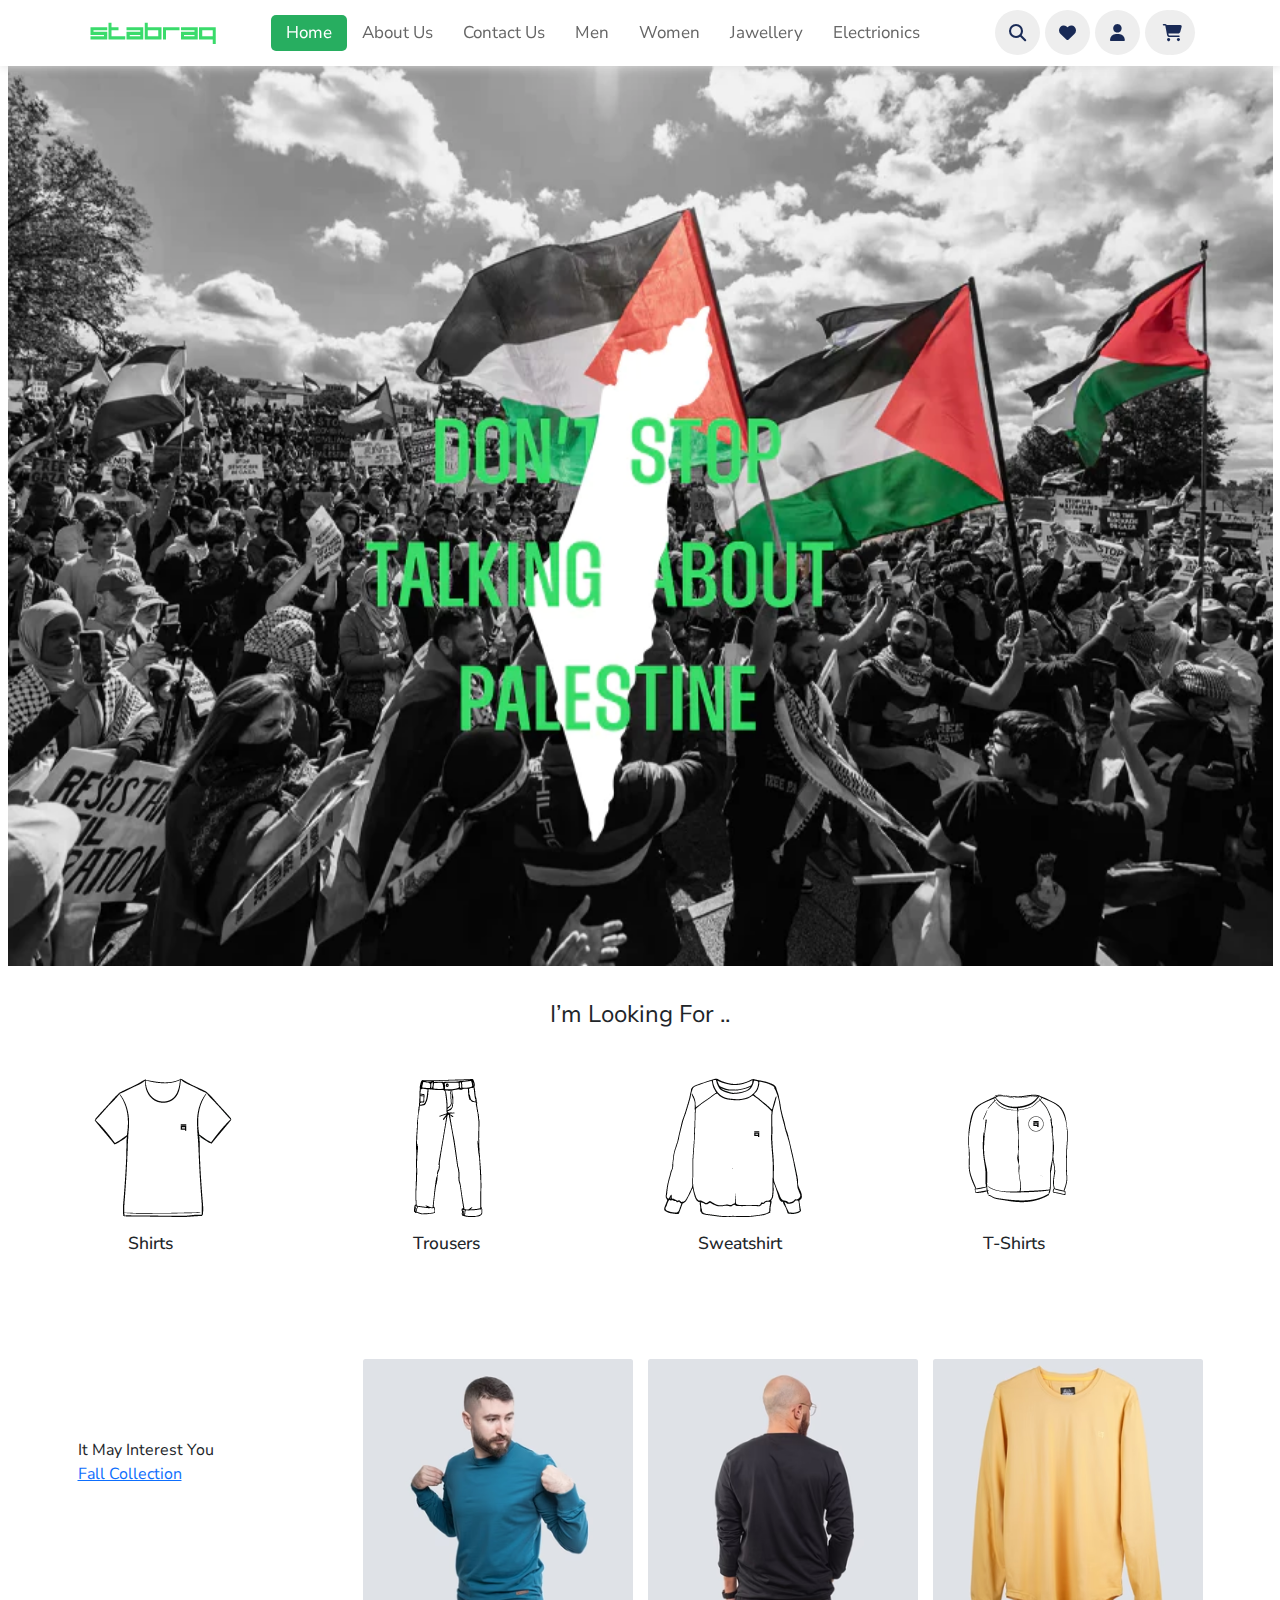
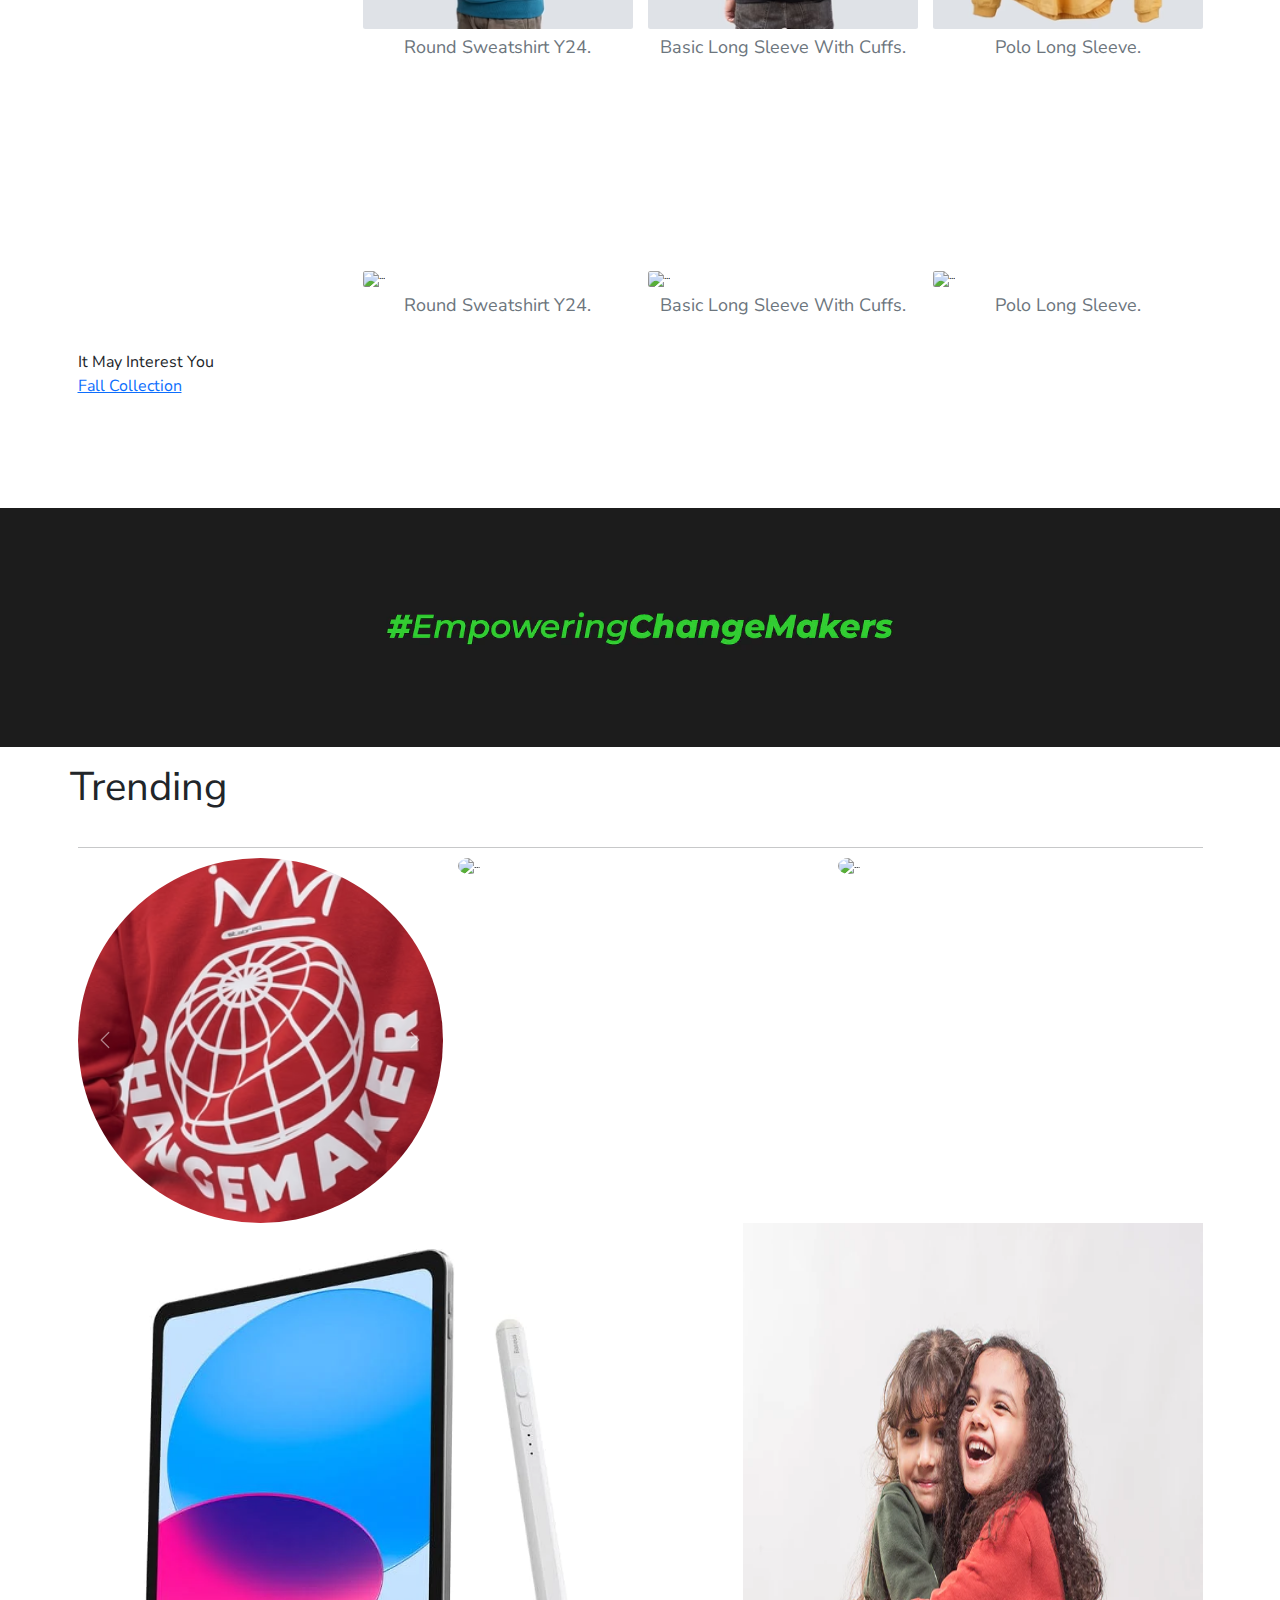
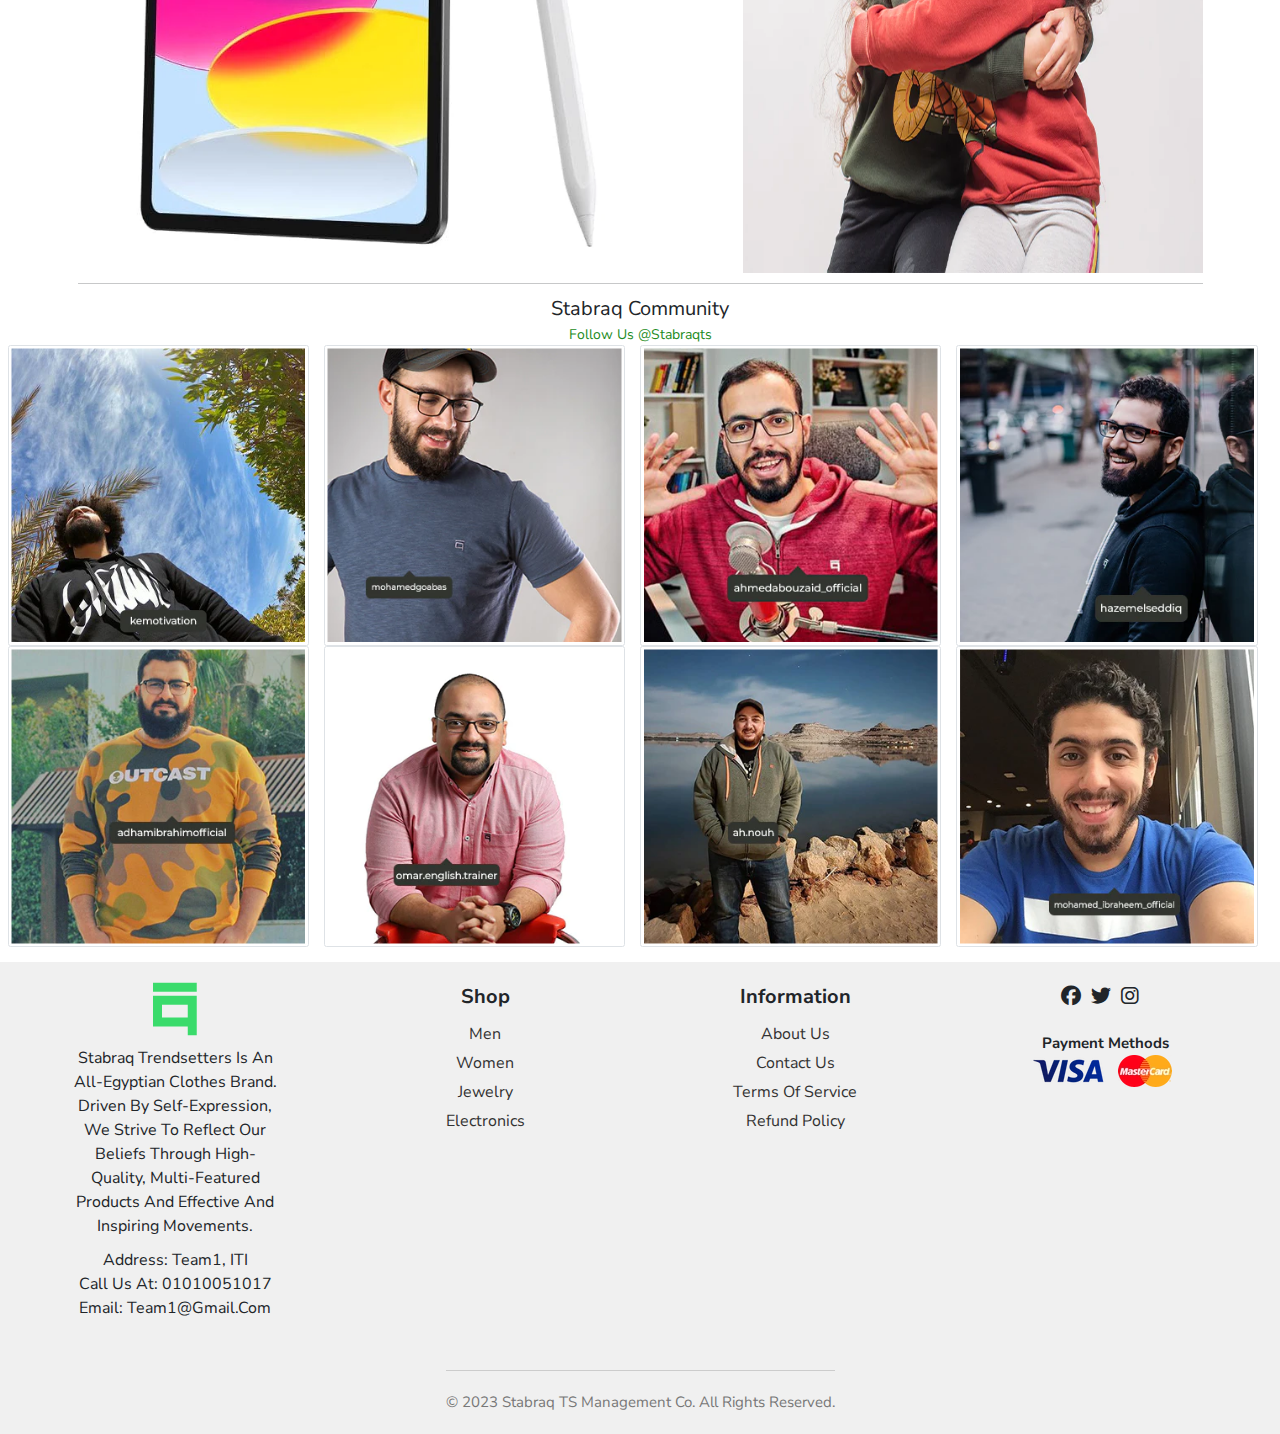
==== commit bc24c826: "Add files via upload" ====
--- a/index.html
+++ b/index.html
@@ -5,8 +5,9 @@
     <meta charset="UTF-8">
     <meta name="viewport" content="width=device-width, initial-scale=1.0">
     <!-- <link rel="stylesheet" href="./fontawesome-free-6.5.1-web/fontawesome-free-6.5.1-web/css/all.min.css"> -->
-    <link rel="stylesheet" href="style1.css">
-   <link rel="stylesheet" href="./bootstrap-5.0.2-dist/css/bootstrap.min.css">
+    <link rel="stylesheet" href="./css/main.css">
+    <!-- <link rel="stylesheet" href="./style.css"></link> -->
+   <link rel="stylesheet" href="./css/bootstrap.min.css">
     <!-- <link rel="stylesheet" href="https://cdnjs.cloudflare.com/ajax/libs/font-awesome/6.5.1/css/all.min.css"> -->
     <link rel="stylesheet" href="https://cdnjs.cloudflare.com/ajax/libs/font-awesome/6.5.1/css/all.min.css">
     <title>stabraq</title>
@@ -18,25 +19,22 @@
     </div> -->
 <header>
     <img src="./images/logo.png" alt="stabraq" class="logo" >
-
     <nav class="navbar">
         <a  class="active"  href="#Home">Home</a>
-        <a href="#About Us">About Us</a>
+        <a href="/">About Us</a>
         <a href="#Contact Us">Contact Us</a>
-        <a href="#Men">Men</a>
-        <a href="#Women">Women</a>
-        <a href="#Jawellery">Jawellery</a>
-        <a href="#Electrionics">Electrionics</a>
+        <a href="/men.html">Men</a>
+        <a href="/women.html">Women</a>
+        <a href="/jewellery.html">Jawellery</a>
+        <a href="/Electronic.html">Electrionics</a>
         
     </nav>
     <div class="icons">
         <i class="fas fa-bars" id="menu-bars"></i>
         <i class="fas fa-search" id="search-icons"></i>
         <i class="fas fa-heart" ></i>
-        <i class="fas fa-user" id="userIcon" ></i>
-        <i class="fas fa-shopping-cart" ></i>
-        <a  class="active " id="logoutButton" style="visibility: hidden;">logout</a>
-        <div id="Welcome"  style="visibility: hidden;"></div>
+        <i class="fas fa-user" ></i>
+        <a href="./cart.html"><i class="fas fa-shopping-cart" ></i></a>
     </div>
 
 </header>
@@ -44,7 +42,7 @@
 <div class="container-fluid">
     <div class="row">
 <section class="background"   >
-    <img  style="width: 100vw; height: 100vh;" src="./back2.webp" class="img-fluid" alt="...">
+    <img  style="width: 100vw; height: 100vh;" src="./images/back2.webp" class="img-fluid" alt="...">
 </section>
     </div>
 </div>
@@ -53,19 +51,30 @@
 <div class="container">
     <div class="row">
         <span class="lang2" style="text-align: center; font-size: 24px; padding: 3rem 1rem;" >
-                I’m looking for..
+                I’m looking for ..
               </span>
     </div>
 </div>
 <div class="container">
-    <div class="row">
-        <div class="img1" style="text-align: center;"  >
-               <img src="./images/img1.webp" alt="">
-               <img src="./images/img2.webp" alt="">
-               <img src="./images/img3.webp" alt="">
-               <img src="./images/img4.webp" alt="">
+    <!-- <div class="row "> -->
+        <div class="row"  >
+            <div class="col-3 ">
+            <a href="shirts.html">  <img src="./images/img1.webp" alt="" ></a>
+            <h3 class="name" style="padding-left: 50px;">shirts</h3>
+        </div> 
+        <div class="col-3">
+           <a href="trousers.html">  <img src="./images/img2.webp" alt=""></a>  
+           <h3 class="name" style="padding-left: 50px;">trousers</h3>
+        </div>
+        <div class="col-3">  <a href="sweatshirt.html">  <img src="./images/img3.webp" alt=""></a>
+            <h3 class="name" style="padding-left: 50px;">sweatshirt</h3>
+        </div>
+        <div class="col-3">   <a href="t-shirts.html">  <img src="./images/img4.webp" alt=""></a>
+            <h3 class="name" style="padding-left: 50px;">t-shirts</h3>
+        </div>
               </div>
-    </div>
+    <!-- </div> -->
+  
 </div>
 
 <div class="container  " >
@@ -75,7 +84,7 @@
                 It may interest you
               </span>
               <div>
-              <a href=""  style="align-self: center;" >
+              <a href="./men.html"  style="align-self: center;" >
                 <span>
                     <span>
                         Fall Collection
@@ -96,77 +105,151 @@
             <img src="./images/figure3.avif" class="figure-img img-fluid rounded" alt="...">
             <figcaption class="figure-caption" style="font-size: large;  text-align: center;  " >Polo Long Sleeve.</figcaption>
           </figure>
-
-    </div>
-</div>
+    
+    </div>
+
+</div>
+
+<div class="container  " >
+    <div class="row  " style="padding: 10rem 0 10rem;" >
+        <div class="text1 col-3"    style=" align-items: center; font-size: medium; padding-top: 7%;"   >
+            <span>
+                It may interest you
+              </span>
+              <div>
+              <a href="./women.html"  style="align-self: center;" >
+                <span>
+                    <span>
+                        Fall Collection
+                      </span>
+                </span>
+              </a>
+            </div>
+        </div>
+        <figure class="figure  col-3   " >
+            <img src="./images/wm1.webp" class="figure-img img-fluid rounded" alt="...">
+            <figcaption class="figure-caption" style="font-size: large; text-align: center; "   >Round Sweatshirt Y24.</figcaption>
+          </figure>
+          <figure class="figure   col-3 ">
+            <img src="./images/wm2.webp" class="figure-img img-fluid rounded" alt="...">
+            <figcaption class="figure-caption"  style="font-size: large; text-align: center; " > Basic Long Sleeve with Cuffs.</figcaption>
+          </figure>
+          <figure class="figure   col-3 ">
+            <img src="./images/wm3.webp" class="figure-img img-fluid rounded" alt="...">
+            <figcaption class="figure-caption" style="font-size: large;  text-align: center;  " >Polo Long Sleeve.</figcaption>
+          </figure>
+    
+    </div>
+
+</div>
+
+<!-- <div class="container">
+    <div class="row col-12 py-5">
+  <img  src="./images/w m1.jpg" class="rounded float-start  col-7" alt="...">
+  
+
+    </div>
+</div> -->
 <img src="./images/full image.webp" class="img-fluid " style="padding-top: 1rem;padding-bottom: 1rem;">
 <div class="container">
-    <div class="row" style="padding-bottom: 2rem; font-size: 4rem;" >
+    <div class="row  " style="padding-bottom: 2rem; font-size: 4rem;" >
         Trending
     </div>
     <hr  >
 </div>
 <div class="container">
+    <div class="row justify-content-center">
+        <div class="col-4 ">
+            <div id="carouselExampleControls1" class="carousel slide" data-bs-ride="carousel">
+                <div class="carousel-inner ">
+                    <div class="carousel-item active ">
+                        <img src="./images/trending-img4avif.webp" class=" w-100" alt="..." style="border-radius: 50%;">
+                    </div>
+                    <div class="carousel-item">
+                        <img src="./images/trending-img2avif.webp" class=" w-100" alt="..." style="border-radius: 50%;">
+                    </div>
+                    <div class="carousel-item">
+                        <img src="./images/J2.jpg"  class=" w-100" alt="..." style="border-radius: 50%;">
+                    </div>
+                    <div class="carousel-item">
+                        <img src="./images/J3.jpg" class=" w-100"  alt="..." style="border-radius: 50%;">
+                    </div>
+                </div>
+                <button class="carousel-control-prev" type="button" data-bs-target="#carouselExampleControls1" data-bs-slide="prev">
+                    <span class="carousel-control-prev-icon" aria-hidden="true"></span>
+                    <span class="visually-hidden">Previous</span>
+                </button>
+                <button class="carousel-control-next" type="button" data-bs-target="#carouselExampleControls1" data-bs-slide="next">
+                    <span class="carousel-control-next-icon" aria-hidden="true"></span>
+                    <span class="visually-hidden">Next</span>
+                </button>
+            </div>
+        
+        </div>
+        <div class="col-4 ">
+            <div id="carouselExampleControls3" class="carousel slide" data-bs-ride="carousel">
+                <div class="carousel-inner">
+                    <div class="carousel-item active">
+                        <img src="https://i.dummyjson.com/data/products/4/thumbnail.jpg" class=" w-100" alt="..." style="border-radius: 50%;">
+                    </div>
+                    <div class="carousel-item">
+                        <img src="https://i.dummyjson.com/data/products/3/thumbnail.jpg" class=" w-100" alt="..." style="border-radius: 50%;">
+                    </div>
+                    <div class="carousel-item">
+                        <img src="https://i.dummyjson.com/data/products/1/3.jpg" class=" w-100" alt="..." style="border-radius: 50%;">
+                    </div>
+                    <div class="carousel-item">
+                        <img src="https://i.dummyjson.com/data/products/2/2.jpg" class=" w-100" alt="..." style="border-radius: 50%;">
+                    </div>
+                </div>
+                <button class="carousel-control-prev" type="button" data-bs-target="#carouselExampleControls3" data-bs-slide="prev">
+                    <span class="carousel-control-prev-icon" aria-hidden="true"></span>
+                    <span class="visually-hidden">Previous</span>
+                </button>
+                <button class="carousel-control-next" type="button" data-bs-target="#carouselExampleControls3" data-bs-slide="next">
+                    <span class="carousel-control-next-icon" aria-hidden="true"></span>
+                    <span class="visually-hidden">Next</span>
+                </button>
+            </div>
+            
+        </div>
+        <div class="col-4 ">
+            <div id="carouselExampleControls2" class="carousel slide" data-bs-ride="carousel">
+                <div class="carousel-inner">
+                    <div class="carousel-item active">
+                        <img src="https://i.dummyjson.com/data/products/76/thumbnail.jpg" class=" w-100" alt="..." style="border-radius: 50%;">
+                    </div>
+                    <div class="carousel-item">
+                        <img src="https://i.dummyjson.com/data/products/76/2.jpg" class=" w-100" alt="..." style="border-radius: 50%;">
+                    </div>
+                    <div class="carousel-item">
+                        <img src="https://i.dummyjson.com/data/products/77/2.jpg" class="w-100" alt="..." style="border-radius: 50%;">
+                    </div>
+                    <div class="carousel-item">
+                        <img src="https://i.dummyjson.com/data/products/77/3.jpg" class=" w-100" alt="..." style="border-radius: 50%;">
+                    </div>
+                </div>
+                <button class="carousel-control-prev" type="button" data-bs-target="#carouselExampleControls2" data-bs-slide="prev">
+                    <span class="carousel-control-prev-icon" aria-hidden="true"></span>
+                    <span class="visually-hidden">Previous</span>
+                </button>
+                <button class="carousel-control-next" type="button" data-bs-target="#carouselExampleControls2" data-bs-slide="next">
+                    <span class="carousel-control-next-icon" aria-hidden="true"></span>
+                    <span class="visually-hidden">Next</span>
+                </button>
+            </div>
+            
+        </div>
+    </div>
+</div>
+
+<div class="container">
     <div class="row">
-
-    
-<div id="carouselExampleControls" class="carousel slide" data-bs-ride="carousel">
-    <div class="carousel-inner">
-      <div class="carousel-item active">
-        <img src="./images/trending-img1.avif" class="d-block w-100" alt="...">
-      </div>
-      <div class="carousel-item">
-        <img src="./images/trending-img2avif.webp" class="d-block w-100" alt="...">
-      </div>
-      <div class="carousel-item">
-        <img src="./images/trending-img3avif.webp" class="d-block w-100" alt="...">
-      </div>
-      <div class="carousel-item">
-        <img src="./images/trending-img4avif.webp" class="d-block w-100" alt="...">
-      </div>
-      
-    </div>
-    <button class="carousel-control-prev" type="button" data-bs-target="#carouselExampleControls" data-bs-slide="prev">
-      <span class="carousel-control-prev-icon" aria-hidden="true"></span>
-      <span class="visually-hidden">Previous</span>
-    </button>
-    <button class="carousel-control-next" type="button" data-bs-target="#carouselExampleControls" data-bs-slide="next">
-      <span class="carousel-control-next-icon" aria-hidden="true"></span>
-      <span class="visually-hidden">Next</span>
-    </button>
-  </div>
-</div>
-</div>
-
-<div class="container py-5 " >
-    <div class="row col-12 d-f " style="width: 50%;" >
-<div id="carouselExampleControls" class="carousel slide" data-bs-ride="carousel">
-    <div class="carousel-inner ">
-      <div class="carousel-item active ">
-        <img src="./images/img1 girl.webp" class="d-block w-100" alt="...">
-      </div>
-      <div class="carousel-item">
-        <img src="./images/img2girl.avif" class="d-block w-100" alt="...">
-      </div>
-      <div class="carousel-item">
-        <img src="./images/img3girl.avif" class="d-block w-100" alt="...">
-      </div>
-      <div class="carousel-item">
-        <img src="./images/img4girl.avif" class="d-block w-100" alt="...">
-      </div>
-    </div>
-    <button class="carousel-control-prev" type="button" data-bs-target="#carouselExampleControls" data-bs-slide="prev">
-      <span class="carousel-control-prev-icon" aria-hidden="true"></span>
-      <span class="visually-hidden">Previous</span>
-    </button>
-    <button class="carousel-control-next" type="button" data-bs-target="#carouselExampleControls" data-bs-slide="next">
-      <span class="carousel-control-next-icon" aria-hidden="true"></span>
-      <span class="visually-hidden">Next</span>
-    </button>
-  </div>
-  </div>
-</div>
-
+<img src="./images/e1.webp" class="img-fluid  col-7" alt="...">
+<img src="./images/img1 girl.webp" class="img-fluid  col-5" alt="...">
+
+</div>
+</div>
 
 <div class="container">
     <hr>
@@ -387,45 +470,7 @@
         </div>
     </footer>
      -->
-<!-- <button type="submit">Login</button> -->
-     <script>
- 
-        var currentEmail = localStorage.getItem("currentEmail");
-        var currentName = localStorage.getItem("currentName");
-        var userInfoDiv = document.getElementById("Welcome");
-        var logoutButton = document.getElementById("logoutButton");
-
-        var userInfoText = document.createTextNode("welcome " + currentName );
-         userInfoDiv.appendChild(userInfoText);
-        var userIconlogin = document.getElementById("userIcon");
-        userIconlogin.addEventListener("click", function() {
-          window.location.href = "./loginForm.html";
-        });
-
-const showElement = localStorage.getItem('showElement');
-   if (showElement === 'true') {
-    logoutButton.style.visibility="visible";
-    userInfoDiv.style.visibility="visible";
-    userIconlogin.style.display="none";
-}else{
-    logoutButton.style.visibility="hidden";
-    userInfoDiv.style.visibility="hidden";
-    userIconlogin.style.display="inline-block";
-}
-        
-        //logout
-        logoutButton.addEventListener("click", function() {
-        localStorage.removeItem("currentEmail");
-        localStorage.removeItem("currentName");
-        localStorage.setItem('showElement', 'false');
-          window.location.href = "./index.html";
-        });
-
-
-
-
-      </script>
-<script src="./bootstrap-5.0.2-dist/js/bootstrap.bundle.min.js" ></script>
+<script src="./js/bootstrap.bundle.min.js" ></script>
 <script src="./main.js" ></script>
 </body>
 
--- a/css/main.css
+++ b/css/main.css
@@ -0,0 +1,287 @@
+@import url('https://fonts.googleapis.com/css2?family=Merriweather:wght@300&family=Nunito+Sans:wght@200;300;400;600;800;900;1000&display=swap');
+
+:root {
+    --green: #27ae60;
+    --black: #192a56;
+    --light-color: #666;
+    --red: #ff0000;
+   
+}
+
+*{
+    
+font-family: 'Nunito Sans', sans-serif;
+margin: 0;padding: 0;
+box-sizing: border-box;
+text-decoration: none;
+outline: none; border: none;
+text-transform: capitalize;
+
+}
+html{
+    font-size: 62.5%;
+    overflow-x: hidden;
+    scroll-padding-top: 5.5rem;
+    scroll-behavior: smooth;
+}
+
+header {
+    /* background-image: url('https://stabraq.com/cdn/shop/files/Artboard_10.gif?v=1700060077'); */
+    background-color: #fff; 
+    position: sticky;
+    top: 0;
+    left: 0;
+    right: 0;
+    padding: 1rem 7%;
+    display: flex;
+    align-items: center;
+    justify-content: space-between;
+    z-index: 1000;
+  box-shadow: 0 0 10px #ddd;
+
+    
+    
+   
+}
+/* .nav1{
+    background-color:brown;
+} */
+
+
+
+header .navbar a{
+font-size: 1.7rem;
+border-radius: .5rem;
+padding: .5rem 1.5rem;
+color:var(--light-color);
+text-decoration: none;
+
+}
+header .navbar a.active ,header .navbar a:hover{
+    color:#fff;
+    background:var(--green);
+}
+
+header .icons{
+    display: flex;
+}
+header .icons i , header .icons a{
+    cursor: pointer;
+    margin-left: .5rem;
+    height:4.5rem;
+    line-height: 4.5rem;
+    width:4.5rem ;
+    text-align: center;
+    font-size:1.7rem ;
+    color: var(--black);
+    border-radius: 50%;
+    background:#eee ;
+
+    
+}
+
+header .icons i:hover , header .icons a:hover{
+color: #fff;
+background:var(--green) ;
+transform:rotate(360deg) ;
+}
+
+
+header .icons #menu-bars{
+    display: none;
+}
+
+.icon-cart {
+    position: relative;
+}
+.icon-cart span{
+    position: absolute;
+    background-color: #27ae60;
+    color: #fff;
+    padding: 2px 5px;
+    border-radius: 50%;
+    right: -5px;
+}
+
+/* Footer Styles */
+.footer {
+    display: flex;
+    flex-wrap: wrap;
+    justify-content: space-around;
+    padding: 20px;
+    background-color: #f0f0f0;
+}
+
+.footer-column {
+    flex: 1 1 250px;
+    padding: 0 20px;
+    max-width: 250px;
+    margin-bottom: 20px;
+    text-align: center;
+}
+.footer-column p,
+.footer-column a {
+    font-size: 16px;
+}
+
+
+.footer-logo {
+    padding-bottom:1rem ;
+    max-width: 100%;
+    height: auto;
+}
+
+.footer-heading {
+    font-weight: bold;
+    margin-bottom: 10px;
+    font-size: 20px;
+}
+
+.footer-column a {
+    display: block;
+    margin-bottom: 5px;
+    text-decoration: none;
+    color: #333;
+}
+
+.footer-column a:hover {
+    text-decoration: underline;
+}
+
+.social-icons {
+    list-style: none;
+    padding: 0;
+    display: flex;
+    justify-content: center;
+    font-size: 20px;
+}
+
+.social-icons li {
+    margin-right: 10px;
+}
+
+.payment-methods {
+    margin-top: 20px;
+}
+
+.payment {
+    list-style: none;
+    padding: 0;
+    display: flex;
+    justify-content: center;
+    
+}
+
+.payment li {
+    margin-right: 10px;
+    
+}
+
+.all-rights-reserved {
+    text-align: center;
+    margin-top: 20px;
+    padding-top: 20px;
+    border-top: 1px solid #ccc;
+    color: #777;
+    font-size: 15px;
+}
+
+/* Media Queries */
+@media screen and (max-width: 768px) {
+    .footer {
+        flex-direction: column;
+        align-items: center;
+    }
+
+    .footer-column {
+        max-width: 100%;
+        margin-bottom: 20px;
+        text-align: center;
+    }
+
+    .footer-column:not(:last-child) {
+        border-bottom: 1px solid #ccc;
+        padding-bottom: 20px;
+    }
+
+    .footer-heading {
+        margin-bottom: 10px;
+    }
+}
+
+
+
+
+
+
+
+
+
+
+
+
+
+
+
+
+
+
+
+
+
+
+
+
+
+
+
+
+
+
+
+
+
+
+/* media queries */
+@media(max-width:991px){
+    html{
+        font-size: 55%;
+
+    }
+    header{
+        padding:1rem 2rem ;
+    }
+}
+@media(max-width:768px){
+    header .icons #menu-bars{
+        display: inline-block;
+    }
+  header .navbar{
+    position:absolute;
+    top: 100%;left: 0;right: 0;
+    background: #fff;
+    border-top: .1rem solid rgba(0, 0, 0, .2);
+    border-top: .1rem solid rgba(0, 0, 0, .2);
+    padding:1rem ;
+    clip-path: polygon(0 0 ,100% 0 , 100% 0, 0 0);
+  }
+  header .navbar.active{
+    clip-path: polygon(0 0, 100% 0, 100% 100%, 0 100%); 
+ }
+  header .navbar a{
+    display: block;
+    padding:1.5rem ;
+    margin: 1rem;
+    font-size: 2rem;
+    background: #eee;
+  }
+}
+@media(max-width:991px){
+    html{
+        font-size: 30%;
+
+    }
+    header>img{
+        width: 25%;
+    }
+}--- a/style.css
+++ b/style.css
@@ -0,0 +1,204 @@
+* {
+    padding: 0;
+    margin: 0;
+    box-sizing: border-box;
+}
+
+header {
+    background-image: url('./images/background.webp');
+    height: 100vh; /* Adjusted to 100vh instead of 120vh */
+}
+
+.nav1 {
+    display: flex;
+    justify-content: center;
+    background-color: #bf1010;
+    height: 5vh;
+    align-items: center;
+    color: white;
+}
+
+.nav-main {
+    display: flex;
+    align-items: center;
+    justify-content: space-between;
+    padding: 1%;
+}
+
+.categories,
+.icons {
+    display: flex;
+    justify-content: center;
+    gap: 3em;
+    list-style: none;
+}
+
+.categories li a {
+    color: black;
+    text-decoration: none;
+}
+
+.categories li a:hover {
+    text-decoration: underline;
+}
+
+.footer {
+    display: flex;
+    flex-wrap: wrap; /* Ensures items wrap on smaller screens */
+    justify-content: space-around;
+    padding: 20px;
+    background-color: #f0f0f0;
+}
+
+.footer-column {
+    flex: 1 1 250px; /* Allowing flex items to shrink */
+    padding: 0 20px;
+    max-width: 250px;
+    margin-bottom: 20px; /* Added margin-bottom */
+    text-align: center;
+}
+
+.footer-logo {
+    max-width: 100%;
+    height: auto;
+}
+
+.footer-heading {
+    font-weight: bold;
+    margin-bottom: 10px;
+}
+
+.footer-column a {
+    display: block;
+    margin-bottom: 5px;
+    text-decoration: none;
+    color: #333;
+}
+
+.footer-column a:hover {
+    text-decoration: underline;
+}
+
+.social-icons {
+    list-style: none;
+    padding: 0;
+    display: flex;
+}
+
+.social-icons li {
+    margin-right: 10px;
+}
+
+.payment-methods {
+    margin-top: 20px;
+}
+
+.payment {
+    list-style: none;
+    padding: 0;
+    display: flex;
+}
+
+.payment li {
+    margin-right: 10px;
+}
+
+.all-rights-reserved {
+    text-align: center;
+    margin-top: 20px;
+    padding-top: 20px;
+    border-top: 1px solid #ccc;
+    color: #777;
+}
+
+/* Media queries for responsiveness */
+@media screen and (max-width: 768px) {
+    header {
+        height: 90vh;
+    }
+
+    .categories,
+    .icons {
+        gap: 2em;
+    }
+}
+
+@media screen and (max-width: 576px) {
+    header {
+        height: 80vh;
+    }
+
+    .categories,
+    .icons {
+        flex-direction: column;
+        gap: 1em;
+        align-items: center;
+    }
+
+    .footer {
+        flex-direction: column;
+        align-items: center;
+    }
+}
+/* Your existing CSS remains unchanged */
+
+/* Ensuring overflow control */
+body {
+    overflow-x: hidden;
+}
+
+/* Media queries for responsiveness */
+@media screen and (max-width: 768px) {
+    /* Adjust header height for smaller screens */
+    header {
+        height: 90vh;
+    }
+
+    /* Modify spacing for categories and icons */
+    .categories,
+    .icons {
+        gap: 2em;
+    }
+}
+
+@media screen and (max-width: 576px) {
+    /* Adjust header height for even smaller screens */
+    header {
+        height: 80vh;
+    }
+
+    /* Adjust layout for categories and icons */
+    .categories,
+    .icons {
+        flex-direction: column;
+        gap: 1em;
+        align-items: center;
+    }
+
+    /* Modify footer layout for smaller screens */
+    .footer {
+        flex-direction: column;
+        align-items: center;
+    }
+
+    .footer-column {
+        max-width: 100%;
+        margin-bottom: 20px;
+        text-align: center;
+    }
+
+    .footer-column:not(:last-child) {
+        border-bottom: 1px solid #ccc;
+        padding-bottom: 20px;
+    }
+
+    .footer-heading {
+        margin-bottom: 10px;
+    }
+}
+.name
+{
+   padding-left: 50px;
+}
+
+
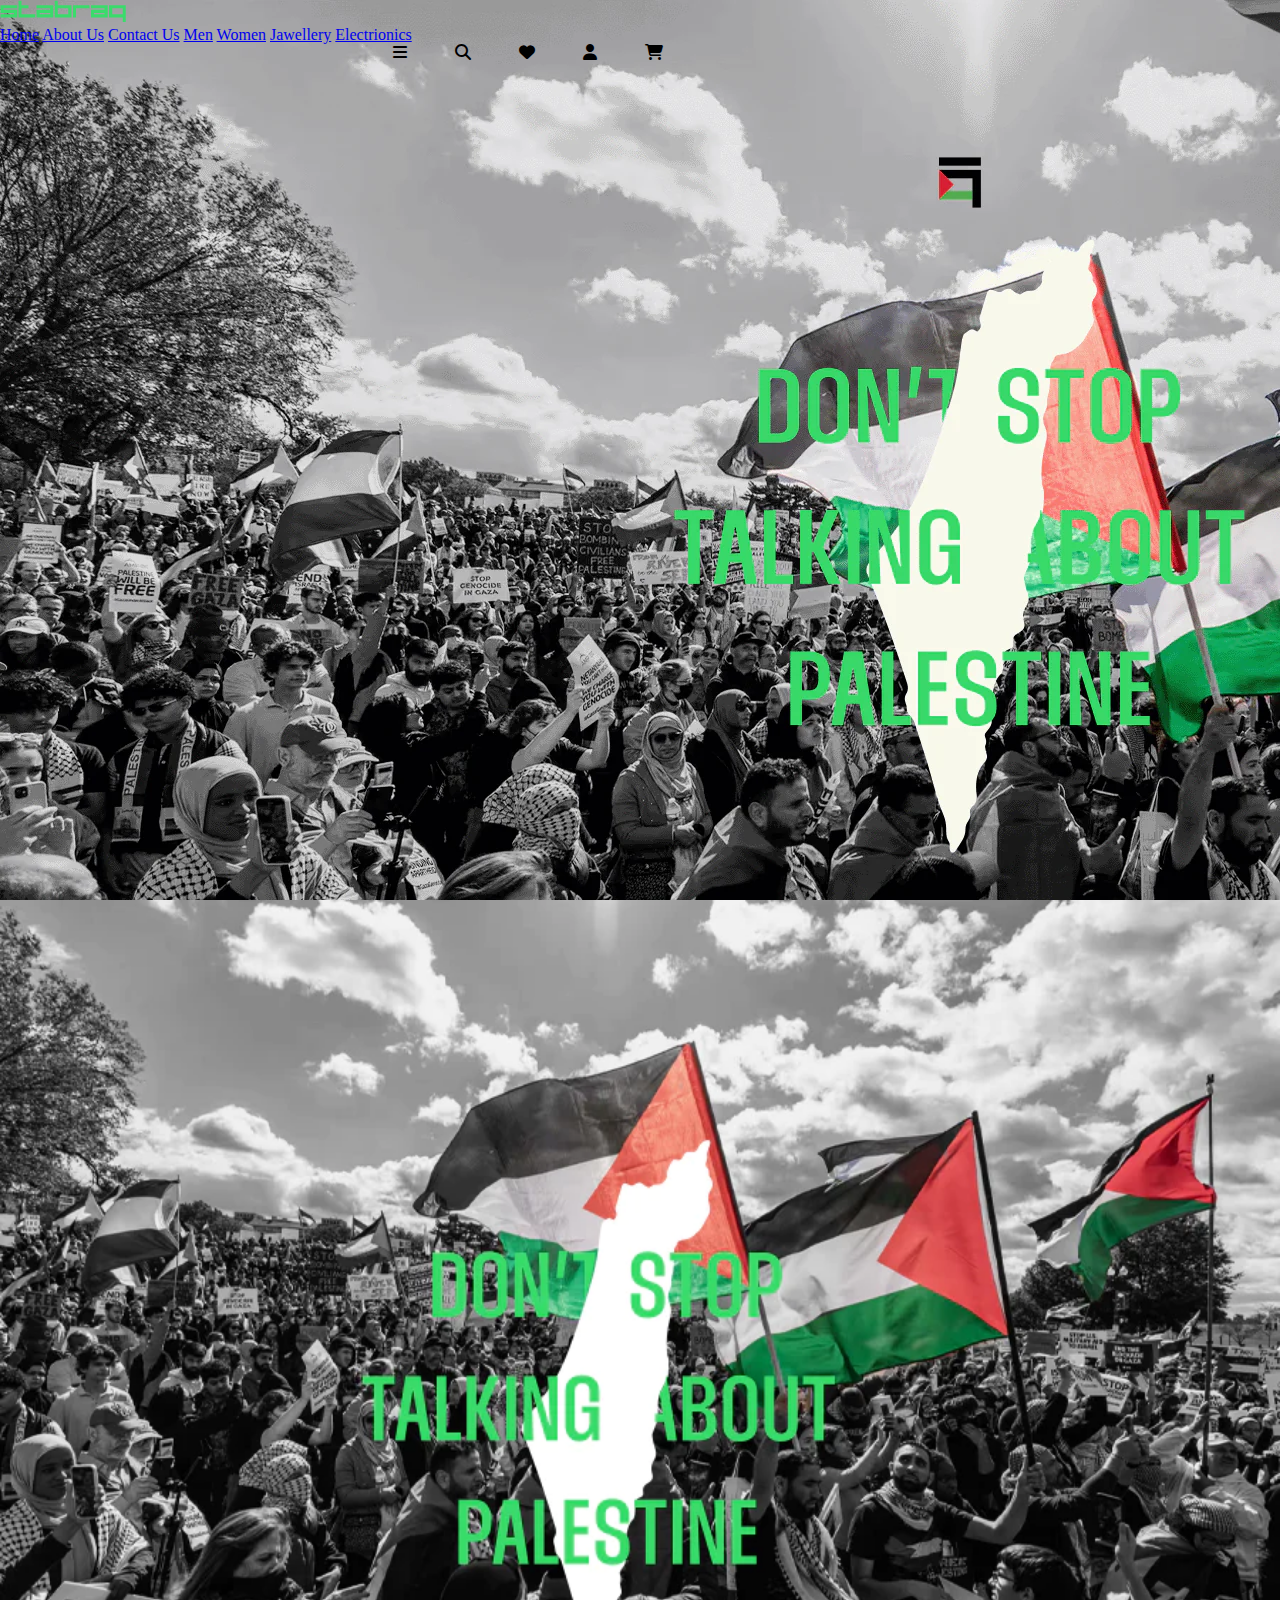
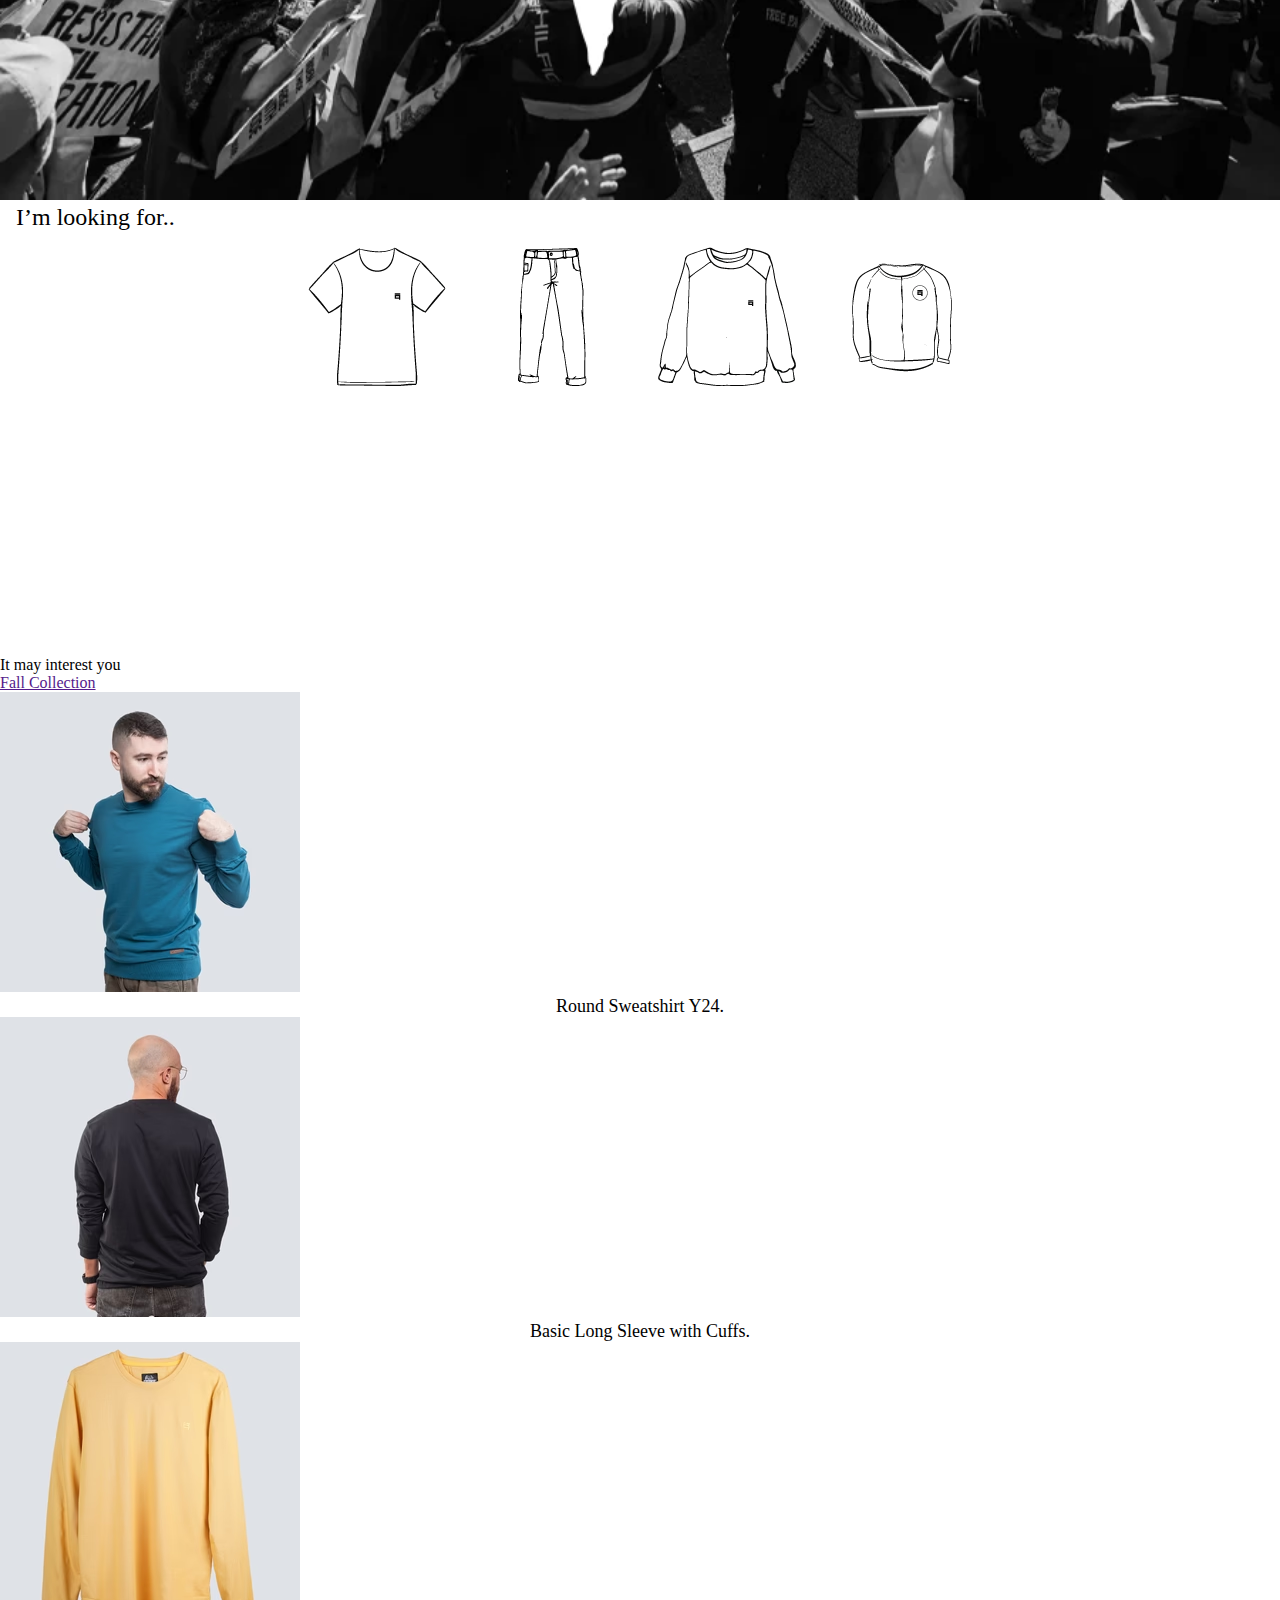
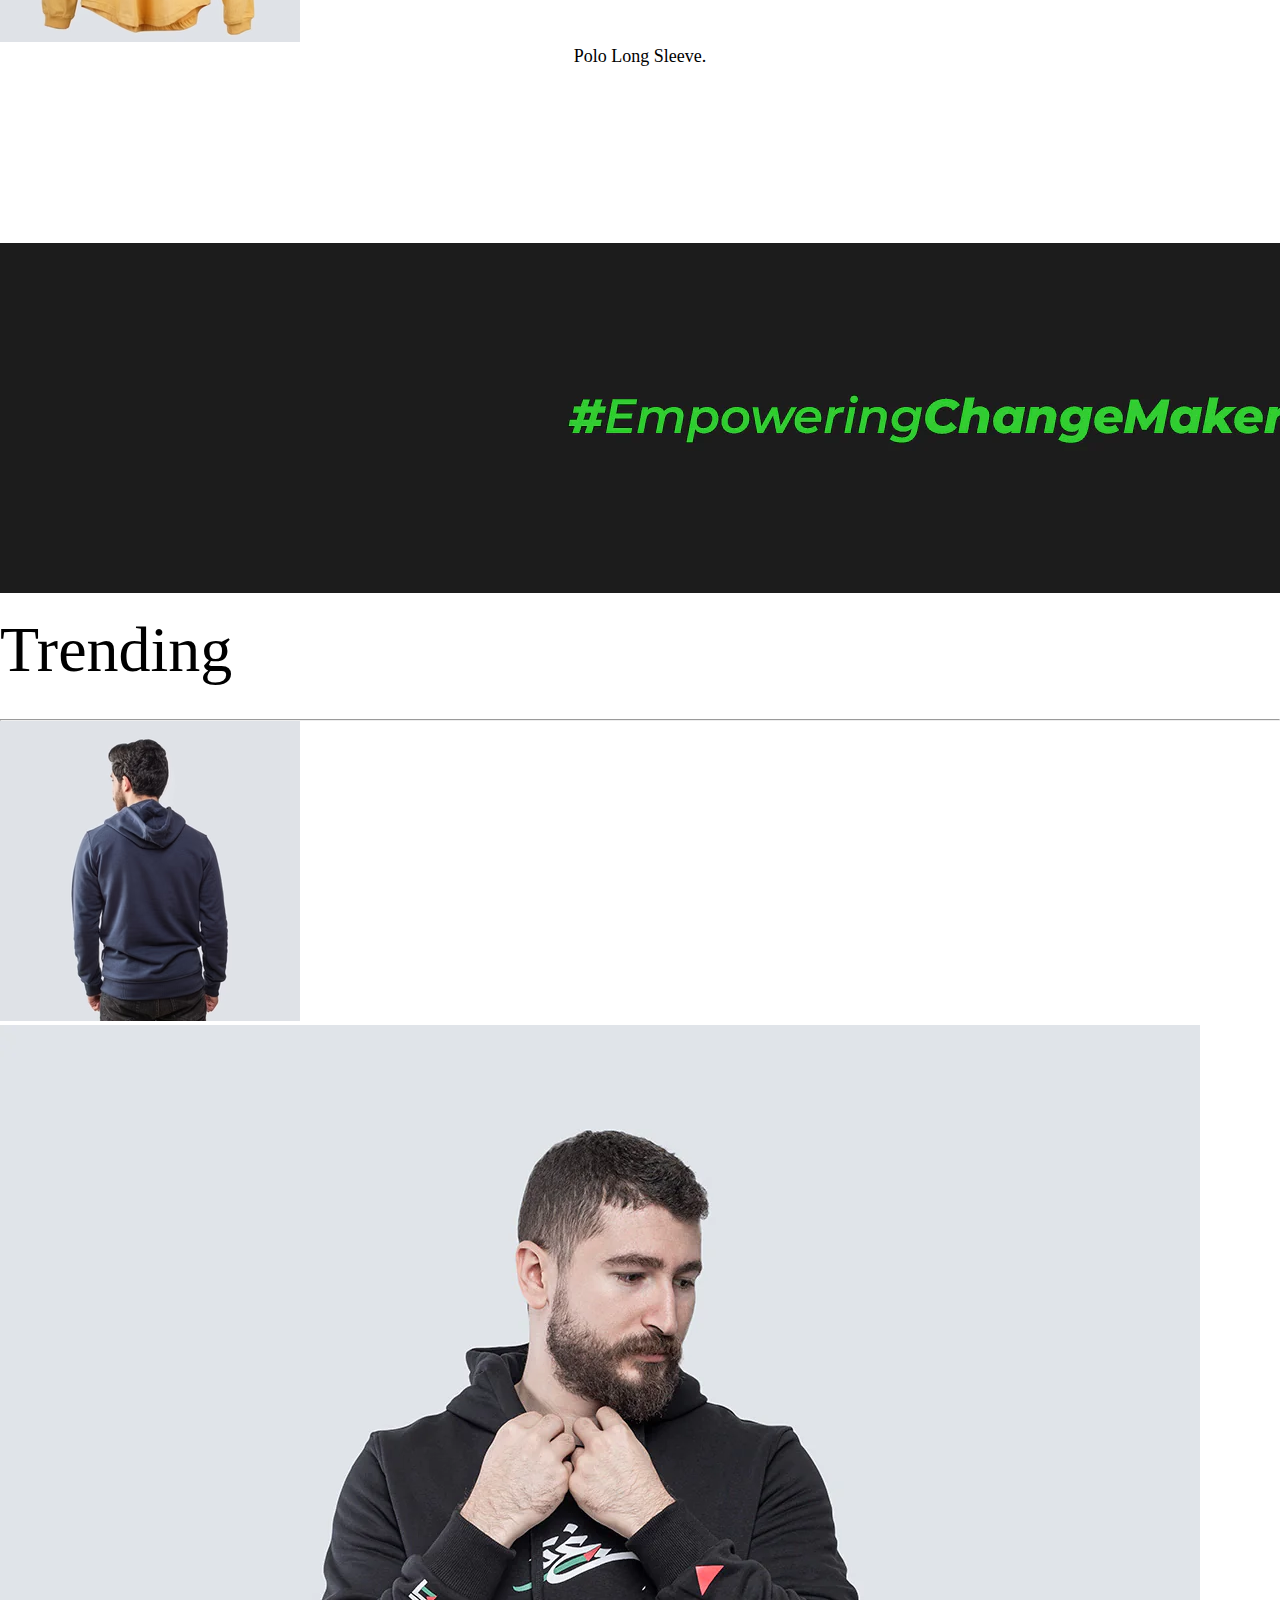
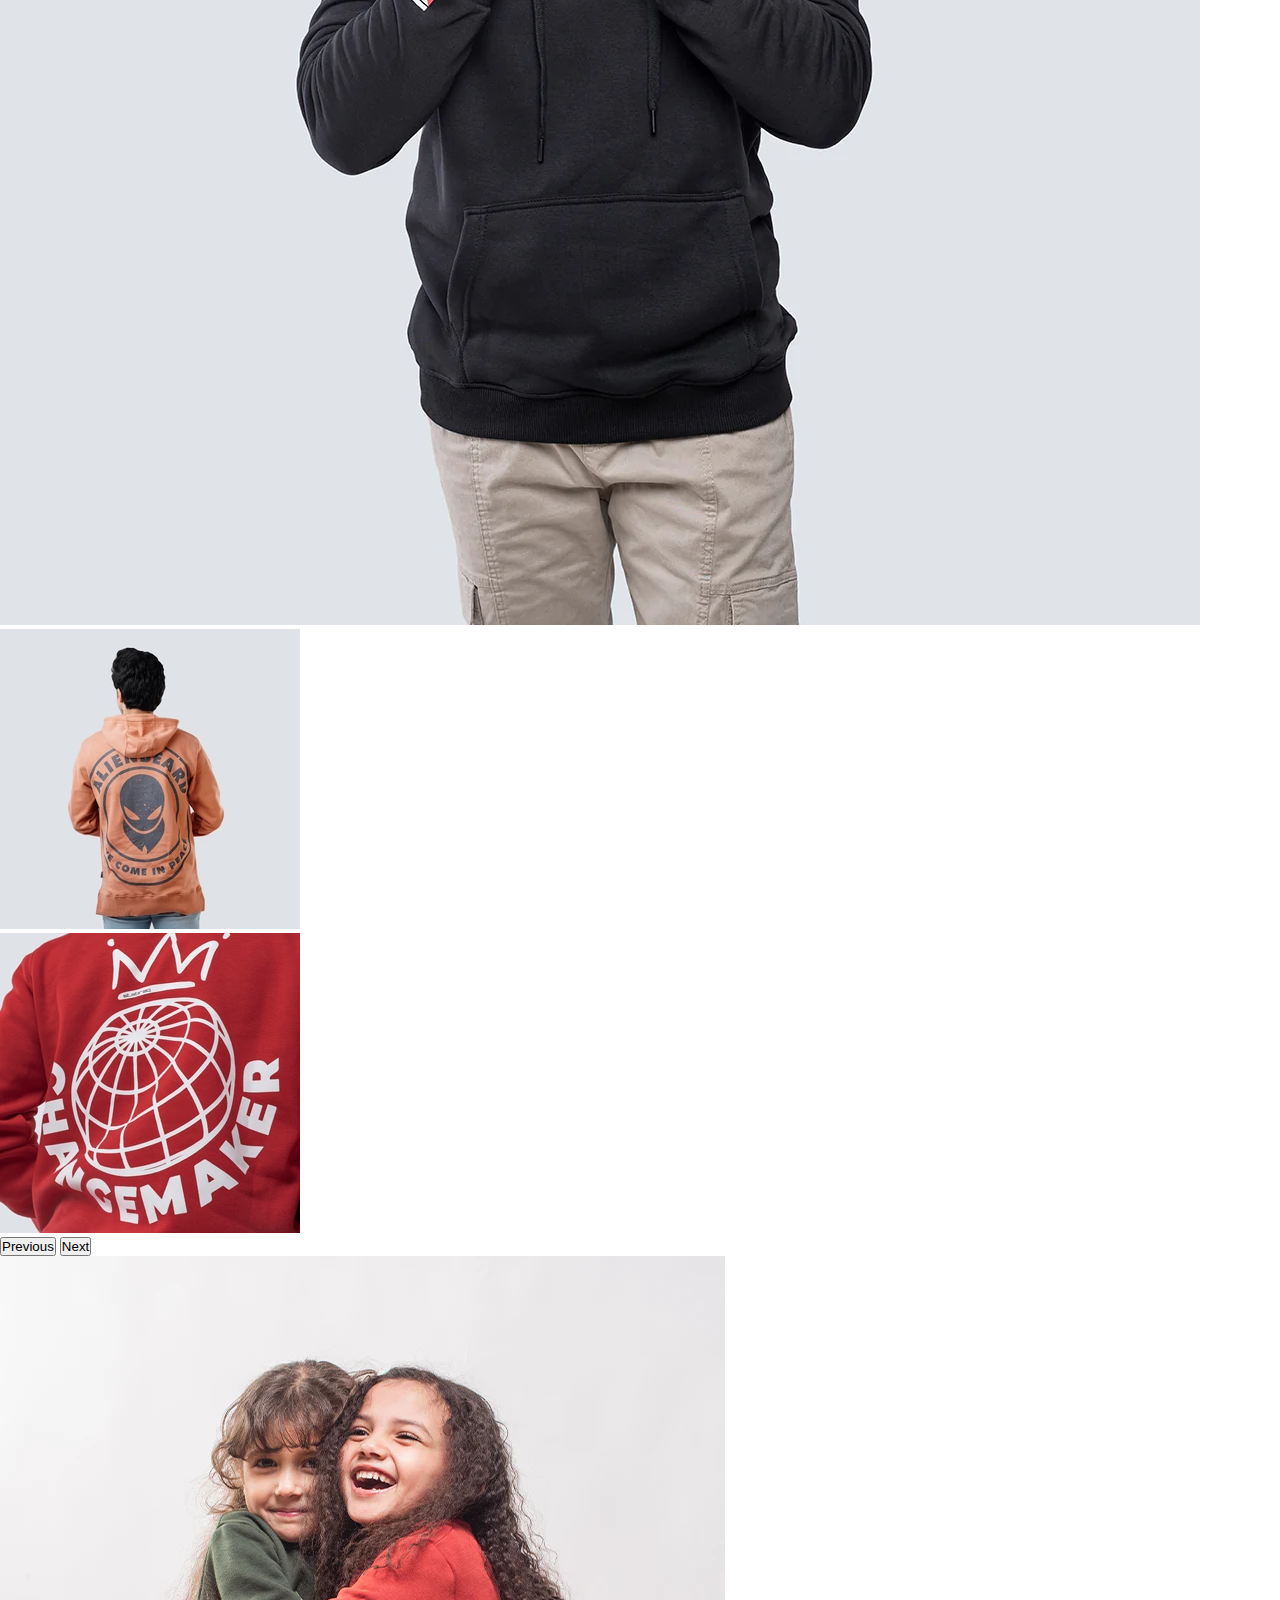
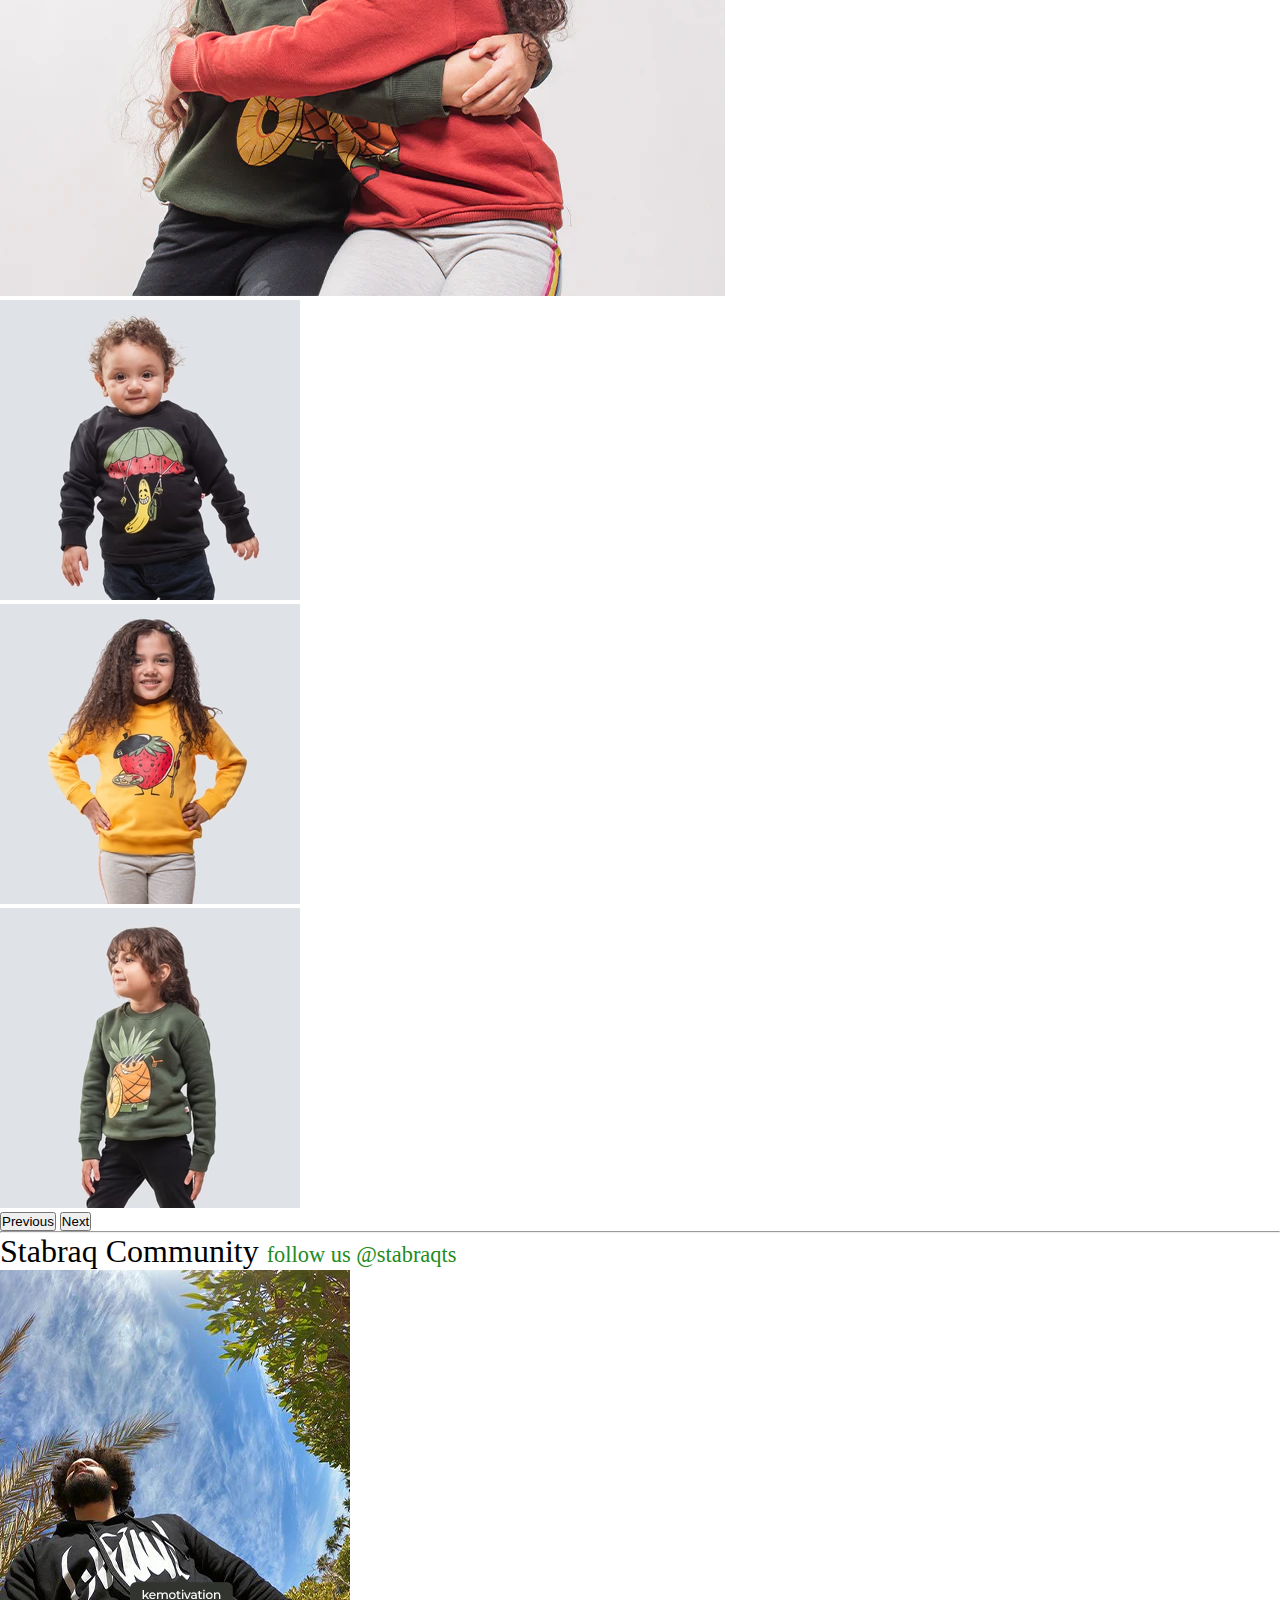
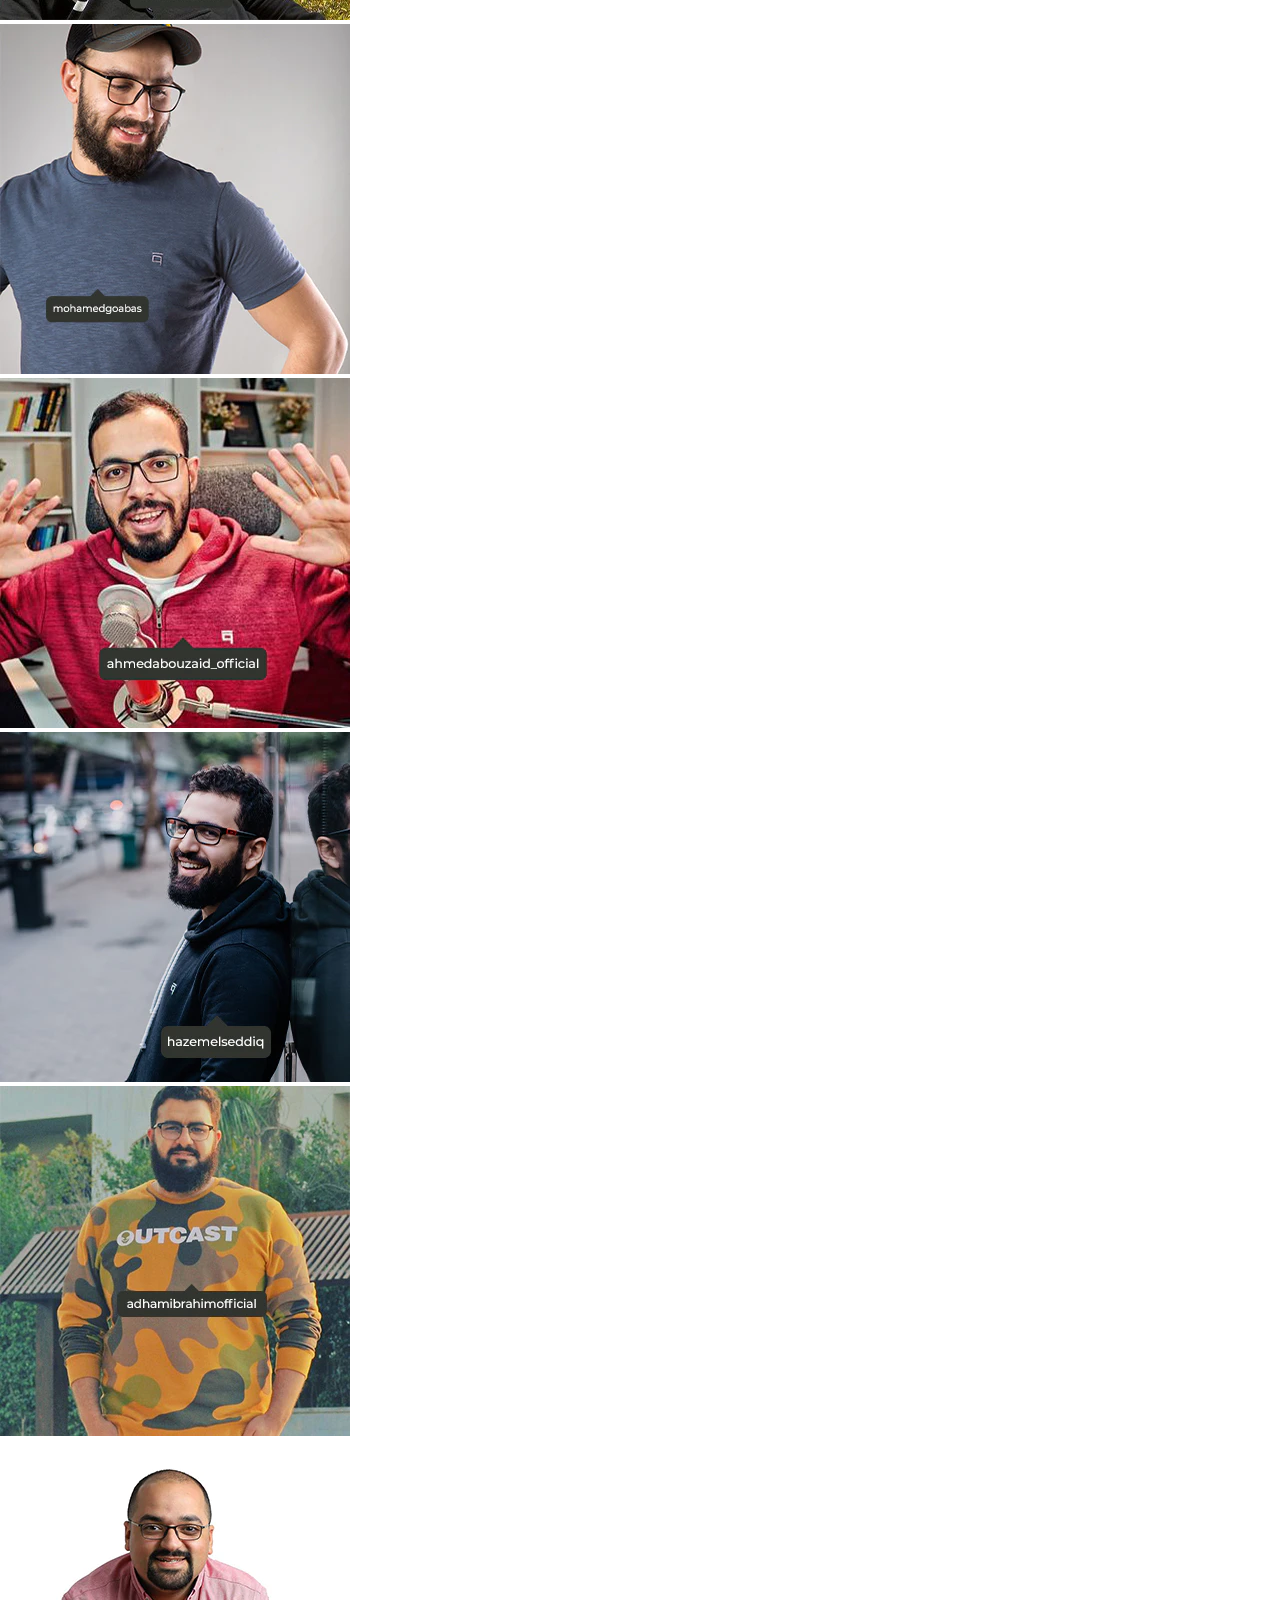
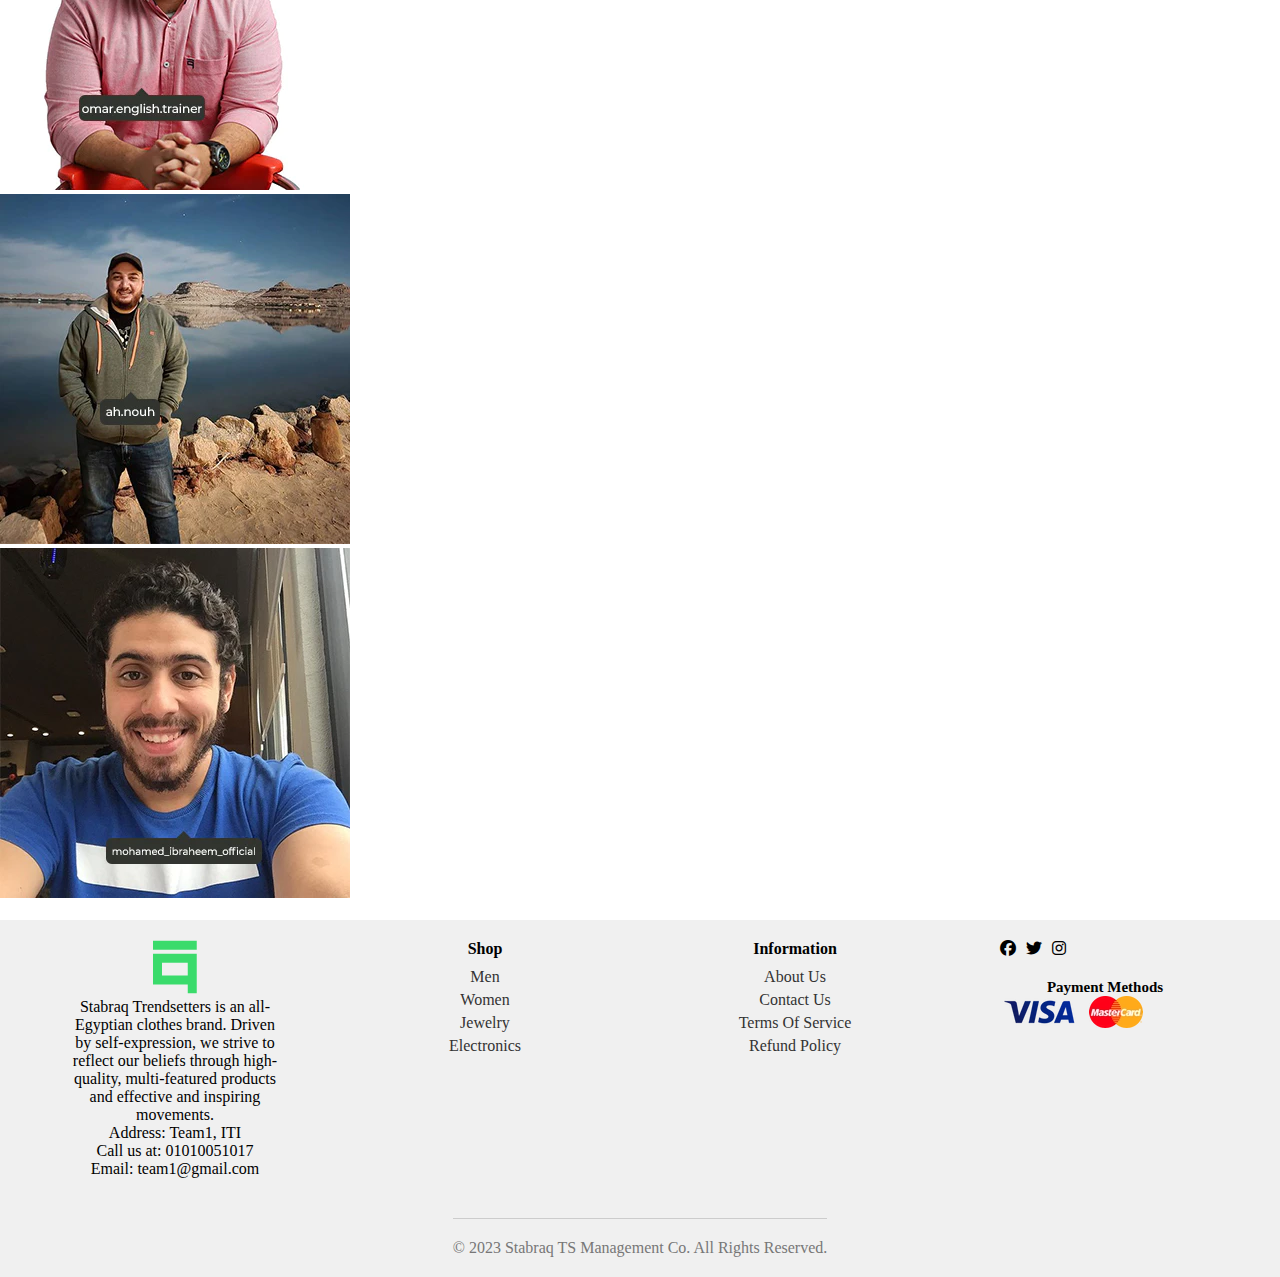
==== commit 461f21ff: "Merge branch 'main' into solwanBranch" ====
--- a/index.html
+++ b/index.html
@@ -5,36 +5,37 @@
     <meta charset="UTF-8">
     <meta name="viewport" content="width=device-width, initial-scale=1.0">
     <!-- <link rel="stylesheet" href="./fontawesome-free-6.5.1-web/fontawesome-free-6.5.1-web/css/all.min.css"> -->
-    <link rel="stylesheet" href="./css/main.css">
-    <!-- <link rel="stylesheet" href="./style.css"></link> -->
-   <link rel="stylesheet" href="./css/bootstrap.min.css">
-    <!-- <link rel="stylesheet" href="https://cdnjs.cloudflare.com/ajax/libs/font-awesome/6.5.1/css/all.min.css"> -->
+    <link rel="stylesheet" href="style.css">
     <link rel="stylesheet" href="https://cdnjs.cloudflare.com/ajax/libs/font-awesome/6.5.1/css/all.min.css">
-    <title>stabraq</title>
+    <title>Logo</title>
 </head>
 
 <body>
+
     <!-- <div class="nav1">
         <strong> END OF YEAR SALE!.</strong> Shop now.
     </div> -->
 <header>
     <img src="./images/logo.png" alt="stabraq" class="logo" >
+
     <nav class="navbar">
         <a  class="active"  href="#Home">Home</a>
-        <a href="/">About Us</a>
+        <a href="#About Us">About Us</a>
         <a href="#Contact Us">Contact Us</a>
-        <a href="/men.html">Men</a>
-        <a href="/women.html">Women</a>
-        <a href="/jewellery.html">Jawellery</a>
-        <a href="/Electronic.html">Electrionics</a>
+        <a href="#Men">Men</a>
+        <a href="#Women">Women</a>
+        <a href="#Jawellery">Jawellery</a>
+        <a href="#Electrionics">Electrionics</a>
         
     </nav>
     <div class="icons">
         <i class="fas fa-bars" id="menu-bars"></i>
         <i class="fas fa-search" id="search-icons"></i>
         <i class="fas fa-heart" ></i>
-        <i class="fas fa-user" ></i>
-        <a href="./cart.html"><i class="fas fa-shopping-cart" ></i></a>
+        <i class="fas fa-user" id="userIcon" ></i>
+        <i class="fas fa-shopping-cart" ></i>
+        <a  class="active " id="logoutButton" style="visibility: hidden;">logout</a>
+        <div id="Welcome"  style="visibility: hidden;"></div>
     </div>
 
 </header>
@@ -42,7 +43,7 @@
 <div class="container-fluid">
     <div class="row">
 <section class="background"   >
-    <img  style="width: 100vw; height: 100vh;" src="./images/back2.webp" class="img-fluid" alt="...">
+    <img  style="width: 100vw; height: 100vh;" src="./back2.webp" class="img-fluid" alt="...">
 </section>
     </div>
 </div>
@@ -51,30 +52,19 @@
 <div class="container">
     <div class="row">
         <span class="lang2" style="text-align: center; font-size: 24px; padding: 3rem 1rem;" >
-                I’m looking for ..
+                I’m looking for..
               </span>
     </div>
 </div>
 <div class="container">
-    <!-- <div class="row "> -->
-        <div class="row"  >
-            <div class="col-3 ">
-            <a href="shirts.html">  <img src="./images/img1.webp" alt="" ></a>
-            <h3 class="name" style="padding-left: 50px;">shirts</h3>
-        </div> 
-        <div class="col-3">
-           <a href="trousers.html">  <img src="./images/img2.webp" alt=""></a>  
-           <h3 class="name" style="padding-left: 50px;">trousers</h3>
-        </div>
-        <div class="col-3">  <a href="sweatshirt.html">  <img src="./images/img3.webp" alt=""></a>
-            <h3 class="name" style="padding-left: 50px;">sweatshirt</h3>
-        </div>
-        <div class="col-3">   <a href="t-shirts.html">  <img src="./images/img4.webp" alt=""></a>
-            <h3 class="name" style="padding-left: 50px;">t-shirts</h3>
-        </div>
+    <div class="row">
+        <div class="img1" style="text-align: center;"  >
+               <img src="./images/img1.webp" alt="">
+               <img src="./images/img2.webp" alt="">
+               <img src="./images/img3.webp" alt="">
+               <img src="./images/img4.webp" alt="">
               </div>
-    <!-- </div> -->
-  
+    </div>
 </div>
 
 <div class="container  " >
@@ -84,7 +74,7 @@
                 It may interest you
               </span>
               <div>
-              <a href="./men.html"  style="align-self: center;" >
+              <a href=""  style="align-self: center;" >
                 <span>
                     <span>
                         Fall Collection
@@ -105,151 +95,77 @@
             <img src="./images/figure3.avif" class="figure-img img-fluid rounded" alt="...">
             <figcaption class="figure-caption" style="font-size: large;  text-align: center;  " >Polo Long Sleeve.</figcaption>
           </figure>
-    
-    </div>
-
-</div>
-
-<div class="container  " >
-    <div class="row  " style="padding: 10rem 0 10rem;" >
-        <div class="text1 col-3"    style=" align-items: center; font-size: medium; padding-top: 7%;"   >
-            <span>
-                It may interest you
-              </span>
-              <div>
-              <a href="./women.html"  style="align-self: center;" >
-                <span>
-                    <span>
-                        Fall Collection
-                      </span>
-                </span>
-              </a>
-            </div>
-        </div>
-        <figure class="figure  col-3   " >
-            <img src="./images/wm1.webp" class="figure-img img-fluid rounded" alt="...">
-            <figcaption class="figure-caption" style="font-size: large; text-align: center; "   >Round Sweatshirt Y24.</figcaption>
-          </figure>
-          <figure class="figure   col-3 ">
-            <img src="./images/wm2.webp" class="figure-img img-fluid rounded" alt="...">
-            <figcaption class="figure-caption"  style="font-size: large; text-align: center; " > Basic Long Sleeve with Cuffs.</figcaption>
-          </figure>
-          <figure class="figure   col-3 ">
-            <img src="./images/wm3.webp" class="figure-img img-fluid rounded" alt="...">
-            <figcaption class="figure-caption" style="font-size: large;  text-align: center;  " >Polo Long Sleeve.</figcaption>
-          </figure>
-    
-    </div>
-
-</div>
-
-<!-- <div class="container">
-    <div class="row col-12 py-5">
-  <img  src="./images/w m1.jpg" class="rounded float-start  col-7" alt="...">
-  
-
-    </div>
-</div> -->
+
+    </div>
+</div>
 <img src="./images/full image.webp" class="img-fluid " style="padding-top: 1rem;padding-bottom: 1rem;">
 <div class="container">
-    <div class="row  " style="padding-bottom: 2rem; font-size: 4rem;" >
+    <div class="row" style="padding-bottom: 2rem; font-size: 4rem;" >
         Trending
     </div>
     <hr  >
 </div>
-<div class="container">
-    <div class="row justify-content-center">
-        <div class="col-4 ">
-            <div id="carouselExampleControls1" class="carousel slide" data-bs-ride="carousel">
-                <div class="carousel-inner ">
-                    <div class="carousel-item active ">
-                        <img src="./images/trending-img4avif.webp" class=" w-100" alt="..." style="border-radius: 50%;">
-                    </div>
-                    <div class="carousel-item">
-                        <img src="./images/trending-img2avif.webp" class=" w-100" alt="..." style="border-radius: 50%;">
-                    </div>
-                    <div class="carousel-item">
-                        <img src="./images/J2.jpg"  class=" w-100" alt="..." style="border-radius: 50%;">
-                    </div>
-                    <div class="carousel-item">
-                        <img src="./images/J3.jpg" class=" w-100"  alt="..." style="border-radius: 50%;">
-                    </div>
-                </div>
-                <button class="carousel-control-prev" type="button" data-bs-target="#carouselExampleControls1" data-bs-slide="prev">
-                    <span class="carousel-control-prev-icon" aria-hidden="true"></span>
-                    <span class="visually-hidden">Previous</span>
-                </button>
-                <button class="carousel-control-next" type="button" data-bs-target="#carouselExampleControls1" data-bs-slide="next">
-                    <span class="carousel-control-next-icon" aria-hidden="true"></span>
-                    <span class="visually-hidden">Next</span>
-                </button>
-            </div>
-        
-        </div>
-        <div class="col-4 ">
-            <div id="carouselExampleControls3" class="carousel slide" data-bs-ride="carousel">
-                <div class="carousel-inner">
-                    <div class="carousel-item active">
-                        <img src="https://i.dummyjson.com/data/products/4/thumbnail.jpg" class=" w-100" alt="..." style="border-radius: 50%;">
-                    </div>
-                    <div class="carousel-item">
-                        <img src="https://i.dummyjson.com/data/products/3/thumbnail.jpg" class=" w-100" alt="..." style="border-radius: 50%;">
-                    </div>
-                    <div class="carousel-item">
-                        <img src="https://i.dummyjson.com/data/products/1/3.jpg" class=" w-100" alt="..." style="border-radius: 50%;">
-                    </div>
-                    <div class="carousel-item">
-                        <img src="https://i.dummyjson.com/data/products/2/2.jpg" class=" w-100" alt="..." style="border-radius: 50%;">
-                    </div>
-                </div>
-                <button class="carousel-control-prev" type="button" data-bs-target="#carouselExampleControls3" data-bs-slide="prev">
-                    <span class="carousel-control-prev-icon" aria-hidden="true"></span>
-                    <span class="visually-hidden">Previous</span>
-                </button>
-                <button class="carousel-control-next" type="button" data-bs-target="#carouselExampleControls3" data-bs-slide="next">
-                    <span class="carousel-control-next-icon" aria-hidden="true"></span>
-                    <span class="visually-hidden">Next</span>
-                </button>
-            </div>
-            
-        </div>
-        <div class="col-4 ">
-            <div id="carouselExampleControls2" class="carousel slide" data-bs-ride="carousel">
-                <div class="carousel-inner">
-                    <div class="carousel-item active">
-                        <img src="https://i.dummyjson.com/data/products/76/thumbnail.jpg" class=" w-100" alt="..." style="border-radius: 50%;">
-                    </div>
-                    <div class="carousel-item">
-                        <img src="https://i.dummyjson.com/data/products/76/2.jpg" class=" w-100" alt="..." style="border-radius: 50%;">
-                    </div>
-                    <div class="carousel-item">
-                        <img src="https://i.dummyjson.com/data/products/77/2.jpg" class="w-100" alt="..." style="border-radius: 50%;">
-                    </div>
-                    <div class="carousel-item">
-                        <img src="https://i.dummyjson.com/data/products/77/3.jpg" class=" w-100" alt="..." style="border-radius: 50%;">
-                    </div>
-                </div>
-                <button class="carousel-control-prev" type="button" data-bs-target="#carouselExampleControls2" data-bs-slide="prev">
-                    <span class="carousel-control-prev-icon" aria-hidden="true"></span>
-                    <span class="visually-hidden">Previous</span>
-                </button>
-                <button class="carousel-control-next" type="button" data-bs-target="#carouselExampleControls2" data-bs-slide="next">
-                    <span class="carousel-control-next-icon" aria-hidden="true"></span>
-                    <span class="visually-hidden">Next</span>
-                </button>
-            </div>
-            
-        </div>
-    </div>
-</div>
-
 <div class="container">
     <div class="row">
-<img src="./images/e1.webp" class="img-fluid  col-7" alt="...">
-<img src="./images/img1 girl.webp" class="img-fluid  col-5" alt="...">
-
-</div>
-</div>
+
+    
+<div id="carouselExampleControls" class="carousel slide" data-bs-ride="carousel">
+    <div class="carousel-inner">
+      <div class="carousel-item active">
+        <img src="./images/trending-img1.avif" class="d-block w-100" alt="...">
+      </div>
+      <div class="carousel-item">
+        <img src="./images/trending-img2avif.webp" class="d-block w-100" alt="...">
+      </div>
+      <div class="carousel-item">
+        <img src="./images/trending-img3avif.webp" class="d-block w-100" alt="...">
+      </div>
+      <div class="carousel-item">
+        <img src="./images/trending-img4avif.webp" class="d-block w-100" alt="...">
+      </div>
+      
+    </div>
+    <button class="carousel-control-prev" type="button" data-bs-target="#carouselExampleControls" data-bs-slide="prev">
+      <span class="carousel-control-prev-icon" aria-hidden="true"></span>
+      <span class="visually-hidden">Previous</span>
+    </button>
+    <button class="carousel-control-next" type="button" data-bs-target="#carouselExampleControls" data-bs-slide="next">
+      <span class="carousel-control-next-icon" aria-hidden="true"></span>
+      <span class="visually-hidden">Next</span>
+    </button>
+  </div>
+</div>
+</div>
+
+<div class="container py-5 " >
+    <div class="row col-12 d-f " style="width: 50%;" >
+<div id="carouselExampleControls" class="carousel slide" data-bs-ride="carousel">
+    <div class="carousel-inner ">
+      <div class="carousel-item active ">
+        <img src="./images/img1 girl.webp" class="d-block w-100" alt="...">
+      </div>
+      <div class="carousel-item">
+        <img src="./images/img2girl.avif" class="d-block w-100" alt="...">
+      </div>
+      <div class="carousel-item">
+        <img src="./images/img3girl.avif" class="d-block w-100" alt="...">
+      </div>
+      <div class="carousel-item">
+        <img src="./images/img4girl.avif" class="d-block w-100" alt="...">
+      </div>
+    </div>
+    <button class="carousel-control-prev" type="button" data-bs-target="#carouselExampleControls" data-bs-slide="prev">
+      <span class="carousel-control-prev-icon" aria-hidden="true"></span>
+      <span class="visually-hidden">Previous</span>
+    </button>
+    <button class="carousel-control-next" type="button" data-bs-target="#carouselExampleControls" data-bs-slide="next">
+      <span class="carousel-control-next-icon" aria-hidden="true"></span>
+      <span class="visually-hidden">Next</span>
+    </button>
+  </div>
+  </div>
+</div>
+
 
 <div class="container">
     <hr>
@@ -370,6 +286,9 @@
 
 
     <!-- <header>
+
+    <header>
+
         <nav class="nav1">
             <strong> END OF YEAR SALE!.</strong> Shop now.
         </nav>
@@ -383,10 +302,10 @@
                     <a href="./women.html">Women</a>
                 </li>
                 <li>
-                    <a href="./Jawellry.html">Jawellry</a>
-                </li>
-                <li>
-                    <a href="./Electonics.html">Electronics</a>
+                    <a href="./jewellery.html">Jawellry</a>
+                </li>
+                <li>
+                    <a href="./Electronic.html">Electronics</a>
                 </li>
                 
             </ul> 
@@ -417,7 +336,6 @@
     </header>
     <section>
        
-<br><br><br><br><br><br><br><br><br><br><br><br><br><br><br><br><br><br><br><br><br><br><br><br><br><br><br><br><br><br><br><br><br><br><br><br><br><br><br><br><br><br><br><br><br><br><br><br><br><br><br><br><br><br><br><br><br><br><br><br><br><br><br><br><br><br><br><br><br><br><br><br><br><br><br><br><br><br><br><br><br><br><br><br><br><br><br><br><br><br><br><br><br><br><br><br><br><br><br><br><br><br><br><br><br><br><br><br><br><br><br><br><br><br><br><br><br><br><br><br><br><br><br><br><br><br><br><br><br><br><br><br><br><br><br><br><br><br><br><br><br><br><br><br><br><br><br><br><br><br><br><br><br><br><br><br><br><br><br><br><br><br><br><br><br><br><br><br><br><br><br><br><br><br><br><br><br><br><br><br><br><br><br><br><br><br><br><br><br><br><br><br><br><br><br><br><br><br><br><br>
 
     </section>
     <hr>
@@ -438,8 +356,8 @@
             <div class="footer-heading">Shop</div>
             <a href="./men.html">Men</a>
             <a href="./women.html">Women</a>
-            <a href="./Jawellry.html">Jewelry</a>
-            <a href="./Electonics.html">Electronics</a>
+            <a href="./Jawellry.html?category=jewellery">Jewelry</a>
+            <a href="./Electronic.html">Electronics</a>
         </div>
     
         <div class="footer-column">
@@ -469,9 +387,53 @@
             © 2023 Stabraq TS Management Co. All Rights Reserved.
         </div>
     </footer>
+
      -->
-<script src="./js/bootstrap.bundle.min.js" ></script>
+<!-- <button type="submit">Login</button> -->
+     <script>
+ 
+        var currentEmail = localStorage.getItem("currentEmail");
+        var currentName = localStorage.getItem("currentName");
+        var userInfoDiv = document.getElementById("Welcome");
+        var logoutButton = document.getElementById("logoutButton");
+
+        var userInfoText = document.createTextNode("welcome " + currentName );
+         userInfoDiv.appendChild(userInfoText);
+        var userIconlogin = document.getElementById("userIcon");
+        userIconlogin.addEventListener("click", function() {
+          window.location.href = "./loginForm.html";
+        });
+
+const showElement = localStorage.getItem('showElement');
+   if (showElement === 'true') {
+    logoutButton.style.visibility="visible";
+    userInfoDiv.style.visibility="visible";
+    userIconlogin.style.display="none";
+}else{
+    logoutButton.style.visibility="hidden";
+    userInfoDiv.style.visibility="hidden";
+    userIconlogin.style.display="inline-block";
+}
+        
+        //logout
+        logoutButton.addEventListener("click", function() {
+        localStorage.removeItem("currentEmail");
+        localStorage.removeItem("currentName");
+        localStorage.setItem('showElement', 'false');
+          window.location.href = "./index.html";
+        });
+
+
+
+
+      </script>
+<script src="./bootstrap-5.0.2-dist/js/bootstrap.bundle.min.js" ></script>
 <script src="./main.js" ></script>
+
+    
+
+
+
 </body>
 
 </html>
--- a/style.css
+++ b/style.css
@@ -196,9 +196,5 @@
         margin-bottom: 10px;
     }
 }
-.name
-{
-   padding-left: 50px;
-}
-
-
+
+
